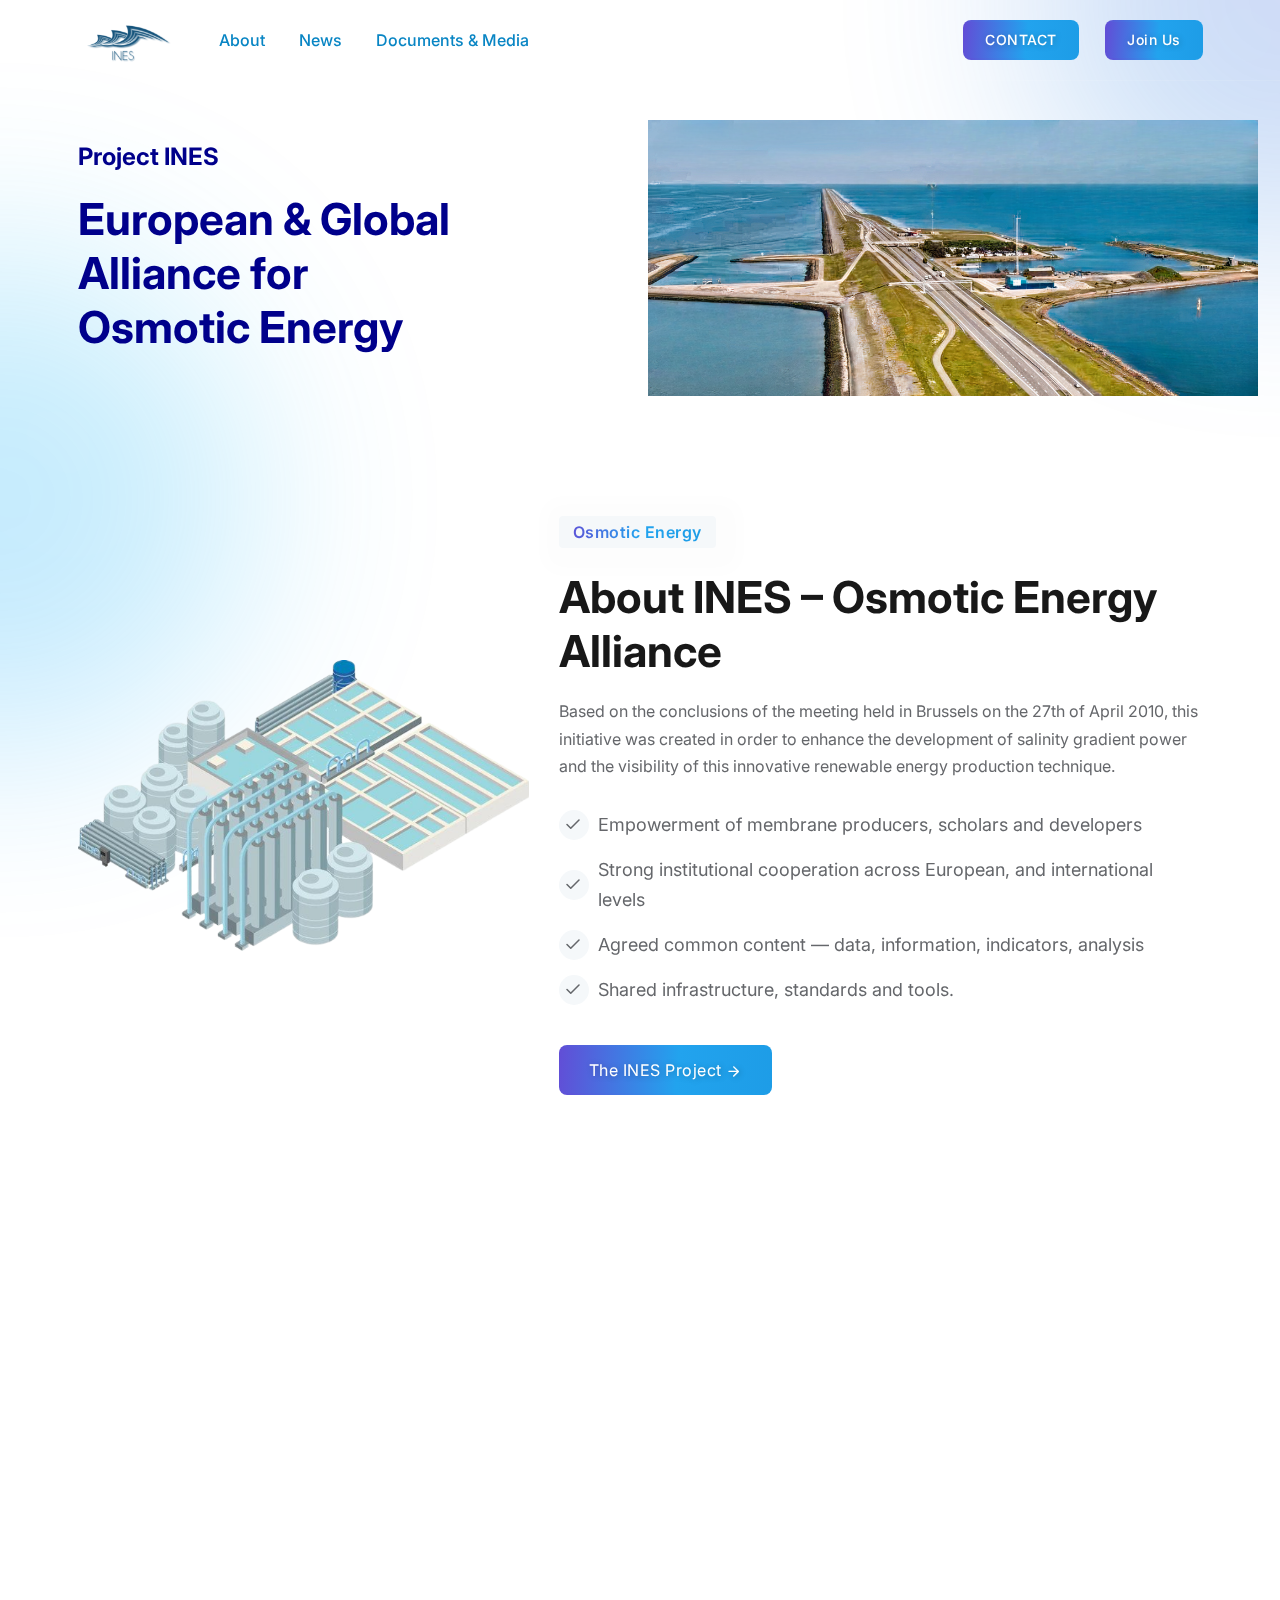
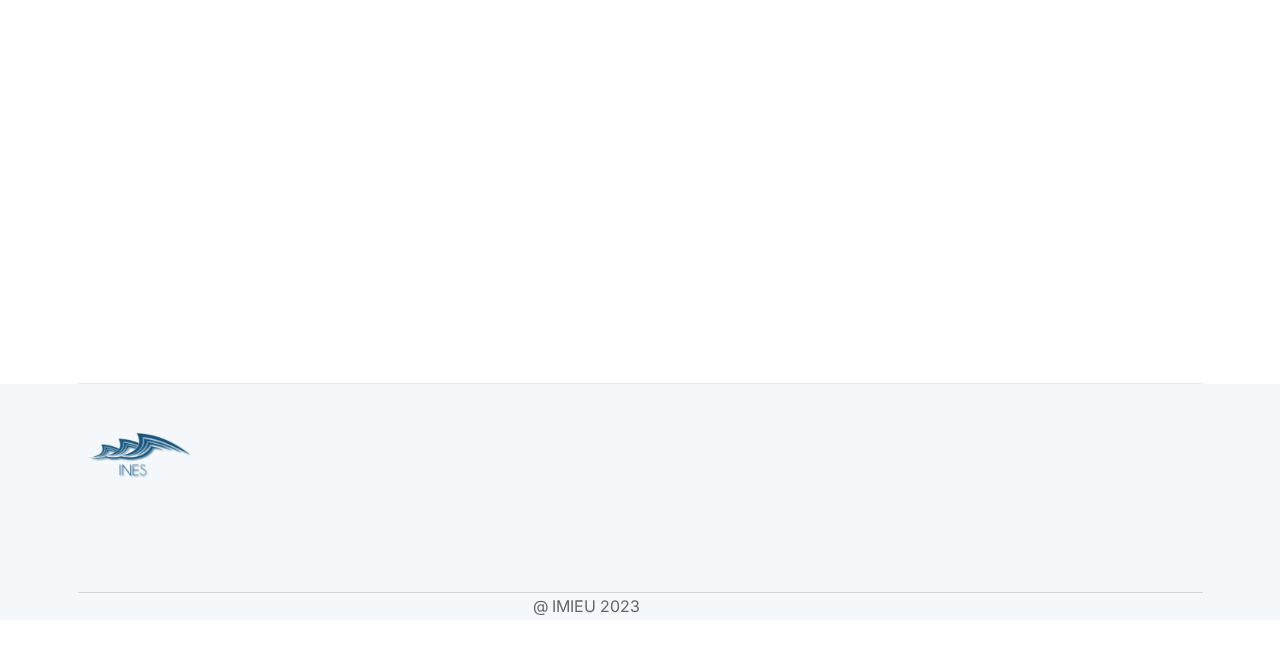
==== index.html @ bf25e798 "fix: Major updates" ====
<!DOCTYPE html>
<html lang="en">

<head>
    <meta charset="UTF-8">
    <meta name="viewport" content="width=device-width, initial-scale=1.0">
    <meta name="theme-style-mode" content="0"> <!-- 0 == light, 1 == dark -->

    <title>INES - European Alliance for Osmotic Energy</title>
    <!-- Favicon -->
    <link rel="shortcut icon" type="image/x-icon" href="assets/images/favicon.png">
    <!-- CSS ============================================ -->
    <link rel="stylesheet" href="assets/css/vendor/bootstrap.min.css">
    <link rel="stylesheet" href="assets/css/plugins/animation.css">
    <link rel="stylesheet" href="assets/css/plugins/feature.css">
    <link rel="stylesheet" href="assets/css/plugins/magnify.min.css">
    <link rel="stylesheet" href="assets/css/plugins/slick.css">
    <link rel="stylesheet" href="assets/css/plugins/slick-theme.css">
    <link rel="stylesheet" href="assets/css/plugins/lightbox.css">
    <link rel="stylesheet" href="assets/css/style.css">
</head>

<body>
    <main class="page-wrapper">
        <!-- Start Header Top Area  -->
        <header class="rainbow-header header-default header-left-align header-transparent header-sticky">
            <div class="container position-relative">
                <div class="row align-items-center">
                    <div class="col-lg-9 col-md-6 col-4 position-static">
                        <div class="header-left d-flex">
                            <div class="logo">
                                <a href="index.html">
                                    <img class="logo-light" style="height:150%;" src="assets/images/logo/logo.png" alt="Corporate Logo">
                                    <img class="logo-dark" style="height:150%" src="assets/images/logo/logo-dark.png" alt="Corporate Logo">
                                </a>
                            </div>
                            <nav class="mainmenu-nav d-none d-lg-block">
                                <ul class="mainmenu">
                                    <li><a href="about.html">About</a></li>
                                    <li><a href="news.html">News</a></li>
                                    <li><a href="results.html">Documents & Media</a></li>
                                </ul>
                            </nav>
                        </div>
                    </div>
                    <div class="col-lg-3 col-md-6 col-8">
                        <div class="header-right">
                            <div class="header-btn">
                                <a class="btn-default btn-small" href="contact.html">CONTACT</a>
                            </div>
                            <div class="header-btn">
                                <a class="btn-default btn-small" style="margin-left: 0.03cm;" href="contact.html">Join Us</a>
                            </div>

                            <!-- Start Mobile-Menu-Bar -->
                            <div class="mobile-menu-bar ml--5 d-block d-lg-none">
                                <div class="hamberger">
                                    <button class="hamberger-button">
                                        <i class="feather-menu"></i>
                                    </button>
                                </div>
                            </div>
                            <!-- Start Mobile-Menu-Bar -->

                        </div>
                    </div>
                </div>
            </div>
        </header>
        <div class="popup-mobile-menu">
            <div class="inner">
                <div class="header-top">
                    <div class="logo">
                        <a href="index.html">
                            <img class="logo-light" src="assets/images/logo/logo.png" alt="Corporate Logo">
                            <img class="logo-dark" src="assets/images/logo/logo-dark.png" alt="Corporate Logo">
                        </a>
                    </div>
                    <div class="close-menu">
                        <button class="close-button">
                            <i class="feather-x"></i>
                        </button>
                    </div>
                </div>
                <ul class="mainmenu">
                    <li><a href="about.html">About</a></li>
                    <li><a href="about.html">About</a></li>
                    <li><a href="about.html">About</a></li>
                    <li><a href="about.html">About</a></li>
                </ul>
            </div>
        </div>


        <!-- Start Theme Style  -->
        <div>
            <div class="rainbow-gradient-circle"></div>
            <div class="rainbow-gradient-circle theme-pink"></div>
        </div>
        <!-- End Theme Style  -->


        <!-- Start Slider Area  -->
        <div class="slider-area rainbow-section-gap slider-style-5">
            <div class="container">
                <div class="row align-items-center">
                    <div class="col-lg-6 col-md-6 col-sm-6 col-sm-12 order-2 order-lg-1">
                        <div class="inner text-start">
                            <h4 style="color:darkblue">Project INES</h4>
                            <h2 style="color:darkblue">European & Global<br/> Alliance for<br/> Osmotic Energy</h2>
                        </div>
                    </div>
                    <div class="col-lg-6 col-md-6 col-sm-12 order-1 order-lg-2">
                        <div class="thumbnail" style="padding-right:10%; width:120%; height: 110%;"><img src="assets\images\bg\bg-image-13.png"></div>
                    </div>
                </div>
            </div>
        </div>
        <!-- End Slider Area  -->

                <!-- Start About Area  -->
            <div class="container">
                <div class="row row--30 align-items-center">
                    <div class="col-lg-5">
                        <div class="thumbnail" data-sal="slide-right" data-sal-duration="700">
                            <img class="w-100" src="assets/images/about/about-1.png" alt="About Images">
                        </div>
                    </div>
                    <div class="col-lg-7 mt_md--40 mt_sm--40">
                        <div class="content" data-sal="slide-left" data-sal-duration="700">
                            <div class="section-title">
                                <h4 class="subtitle"><span class="theme-gradient">osmotic energy</span></h4>
                                <h2 class="title mt--10">About INES – Osmotic Energy Alliance</h2>

                                <p>Based on the conclusions of the meeting held in Brussels on the 27th of April 2010, this initiative was created in order to 
                                    enhance the development of salinity gradient power and the visibility of this innovative renewable energy production technique.
                                </p>

                                <ul class="list-icon">
                                    <li><span class="icon"><i class="feather-check"></i></span>Empowerment of membrane producers, scholars and developers</li>
                                    <li><span class="icon">
                                            <i class="feather-check"></i>
                                        </span> Strong institutional cooperation across European, and international levels </li>
                                    <li><span class="icon">
                                            <i class="feather-check"></i>
                                        </span>Agreed common content — data, information, indicators, analysis</li>
                                    <li><span class="icon">
                                            <i class="feather-check"></i>
                                        </span>Shared infrastructure, standards and tools.</li>
                                </ul>

                                <div class="read-more-btn mt--40">
                                    <a class="btn-default btn-icon" target="_blank" href="about.html">The INES Project<i
                                            class="icon feather-arrow-right"></i></a>
                                </div>
                            </div>
                        </div>
                    </div>
                </div>
            </div>



                            <!-- Start Testimonial Style Two  -->
                            <div class="rainbow-testimonial-area rainbow-section-gap">
                                <div class="container">
                                    <div class="row">
                                        <div class="col-lg-12">
                                            <div class="section-title text-center mb--10" data-sal="slide-up" data-sal-duration="700" data-sal-delay="100">
                                                <h4 class="subtitle "><span class="theme-gradient">Network Coverage</span></h4>
                                                <h2 class="title w-600">Projects & Partners</h2>
                                            </div>
                                        </div>
                                    </div>
                                    <div class="row row--15 mt_dec--30">
                                        <div class="col-lg-4 col-md-6 col-12 mt--30" data-sal="slide-up" data-sal-duration="700" data-sal-delay="200">
                                            <div class="card-style-default testimonial-style-one style-two border-gradient">
                                                <div class="inner"><a href="news.html#IMIEU">
                                                    <img src="assets/images/testimonial/testimonial-01.jpg" alt="IMI EU"></a>
                                                    <div class="content"><a href="news.html#IMIEU">
                                                        <p class="description">IMI-EU is 'The European Institute for Infrastructure, Environment, and Innovation'
                                                            and is the parent company of INES Project</p>
                                                        <h2 class="title"><a href="news.html#IMIEU">IMI EU</a></h2>
                                                    </div></a>
                                                </div>
                                            </div>
                                        </div>
                                        <div class="col-lg-4 col-md-6 col-12 mt--30" data-sal="slide-up" data-sal-duration="700" data-sal-delay="300">
                                            <div class="card-style-default testimonial-style-one style-two border-gradient">
                                                <div class="inner"><a href="news.html#EP">
                                                    <img src="assets/images/testimonial/testimonial-02.jpg" alt="Corporate React Template">
                                                    <div class="content"><a href="news.html#EP">
                                                        <p class="description">Intergroup discussion on Biodiversity, Climate Change and Sustainable Development,
                                                            titled “The potential of Osmotic Energy for clean electricity &amp; hydrogen"
                                                        </p></a>
                                                        <h2 class="title"><a href="news.html#EP">European Parliament in Strasbourg</a></h2>
                                                    </div></a>
                                                </div>
                                            </div>
                                        </div>
                                        <div class="col-lg-4 col-md-6 col-12 mt--30" data-sal="slide-up" data-sal-duration="700" data-sal-delay="400">
                                            <div class="box-card card-style-default testimonial-style-one style-two border-gradient">
                                                <div class="inner"><a href="news.html#week">
                                                    <img src="assets/images/testimonial/testimonial-03.jpg" alt="Corporate React Template">
                                                    <div class="content"></a><a href="news.html#week">
                                                        <p class="description">Informative webinar hosted by IMIEU on the topic of Salinity Gradient Power (SGP).
                                                           Power is generated through mixing fresh and saline water.
                                                        </p>
                                                        <h2 class="title"><a href="news.html#week">European Green Week</h2></a>
                                                    </div></a>
                                                </div>
                                            </div>
                                        </div>
                                    </div>
                                </div>
                            </div>
                            <!-- End Testimonial Style Two  -->
        <!-- End Testimonial Style Two  -->

        <!-- Start Seperator Area  -->
        <div class="rbt-separator-mid">
            <div class="container">
                <hr class="rbt-separator m-0">
            </div>
        </div>
        <!-- End Seperator Area  -->



        <!-- Start Footer Area  -->
        <footer class="rainbow-footer footer-style-default variation-two">
            <div class="rainbow-callto-action clltoaction-style-default style-7">
                <div class="container">
                    <div class="row row--0 align-items-center content-wrapper">
                        <div class="col-lg-8 col-md-8">
                            <div class="inner">
                                <div class="content text-left">
                                    <div class="logo">
                                        <a href="index.html">
                                            <img class="logo-light" src="assets/images/logo/logo.png" alt="Corporate Logo">
                                            <img class="logo-dark" src="assets/images/logo/logo-dark.png" alt="Corporate Logo">
                                        </a>
                                    </div>
                                    <p class="subtitle" data-sal="slide-up" data-sal-duration="400" data-sal-delay="150">Questions about INES Project?
                                        <br>Please don't hesitate to contact us!</p>
                                </div>
                            </div>
                        </div>
                        <div class="col-lg-4 col-md-4" data-sal="slide-up" data-sal-duration="400" data-sal-delay="150">
                            <div class="call-to-btn text-left mt_sm--20 text-lg-right">
                                <a class="btn-default" href="mailto:info@imieu.eu  ">Email Now
                                    <i class="feather-arrow-right"></i>
                                </a>
                            </div>
                        </div>
                    </div>
                    <div class="col-lg-6 col-md-4 col-sm-12 col-12">
                        <div class="copyright-right text-center text-lg-end">
                            <p class="copyright-text">
                                @ IMIEU 2023
                            </p>
                        </div>
                    </div>
                </div>
            </div>
        </footer>
    
      
    </main>

    <!-- All Scripts  -->
    <!-- Start Top To Bottom Area  -->
    <div class="rainbow-back-top">
        <i class="feather-arrow-up"></i>
    </div>
    <!-- End Top To Bottom Area  -->
    <!-- JS
============================================ -->
    <script src="assets/js/vendor/modernizr.min.js"></script>
    <script src="assets/js/vendor/jquery.min.js"></script>
    <script src="assets/js/vendor/bootstrap.min.js"></script>
    <script src="assets/js/vendor/popper.min.js"></script>
    <script src="assets/js/vendor/waypoint.min.js"></script>
    <script src="assets/js/vendor/wow.min.js"></script>
    <script src="assets/js/vendor/counterup.min.js"></script>
    <script src="assets/js/vendor/feather.min.js"></script>
    <script src="assets/js/vendor/sal.min.js"></script>
    <script src="assets/js/vendor/masonry.js"></script>
    <script src="assets/js/vendor/imageloaded.js"></script>
    <script src="assets/js/vendor/magnify.min.js"></script>
    <script src="assets/js/vendor/lightbox.js"></script>
    <script src="assets/js/vendor/slick.min.js"></script>
    <script src="assets/js/vendor/easypie.js"></script>
    <script src="assets/js/vendor/text-type.js"></script>
    <script src="assets/js/vendor/jquery.style.swicher.js"></script>
    <script src="assets/js/vendor/js.cookie.js"></script>
    <script src="assets/js/vendor/jquery-one-page-nav.js"></script>
    <!-- Main JS -->
    <script src="assets/js/main.js"></script>
</body>

</html>
---- assets/css/plugins/feature.css ----
@font-face {
	font-family: 'Feather';
	src:
	url('../../fonts/Feather.ttf?sdxovp') format('truetype'),
	url('../../fonts/Feather.woff?sdxovp') format('woff'),
	url('../../fonts/Feather.svg?sdxovp#Feather') format('svg');
	font-weight: normal;
	font-style: normal;
}
[class^="feather-"], [class*=" feather-"] {
	font-family: 'feather' !important;
	speak: none;
	font-style: normal;
	font-weight: normal;
	font-variant: normal;
	text-transform: none;
	line-height: 1;
	-webkit-font-smoothing: antialiased;
	-moz-osx-font-smoothing: grayscale;
}

.feather-activity:before {
	content: "\e900";
}
.feather-airplay:before {
	content: "\e901";
}
.feather-alecirclert-:before {
	content: "\e902";
}
.feather-alert-octagon:before {
	content: "\e903";
}
.feather-alert-triangle:before {
	content: "\e904";
}
.feather-align-center:before {
	content: "\e905";
}
.feather-align-justify:before {
	content: "\e906";
}
.feather-align-left:before {
	content: "\e907";
}
.feather-align-right:before {
	content: "\e908";
}
.feather-anchor:before {
	content: "\e909";
}
.feather-aperture:before {
	content: "\e90a";
}
.feather-archive:before {
	content: "\e90b";
}
.feather-arrow-down:before {
	content: "\e90c";
}
.feather-arrow-down-circle:before {
	content: "\e90d";
}
.feather-arrow-down-left:before {
	content: "\e90e";
}
.feather-arrow-down-right:before {
	content: "\e90f";
}
.feather-arrow-left:before {
	content: "\e910";
}
.feather-arrow-left-circle:before {
	content: "\e911";
}
.feather-arrow-right:before {
	content: "\e912";
}
.feather-arrow-right-circle:before {
	content: "\e913";
}
.feather-arrow-up:before {
	content: "\e914";
}
.feather-arrow-up-circle:before {
	content: "\e915";
}
.feather-arrow-up-left:before {
	content: "\e916";
}
.feather-arrow-up-right:before {
	content: "\e917";
}
.feather-at-sign:before {
	content: "\e918";
}
.feather-award:before {
	content: "\e919";
}
.feather-bar-chart:before {
	content: "\e91a";
}
.feather-bar-chart-2:before {
	content: "\e91b";
}
.feather-battery:before {
	content: "\e91c";
}
.feather-battery-charging:before {
	content: "\e91d";
}
.feather-bell:before {
	content: "\e91e";
}
.feather-bell-off:before {
	content: "\e91f";
}
.feather-bluetooth:before {
	content: "\e920";
}
.feather-bold:before {
	content: "\e921";
}
.feather-book:before {
	content: "\e922";
}
.feather-book-open:before {
	content: "\e923";
}
.feather-bookmark:before {
	content: "\e924";
}
.feather-box:before {
	content: "\e925";
}
.feather-briefcase:before {
	content: "\e926";
}
.feather-calendar:before {
	content: "\e927";
}
.feather-camera:before {
	content: "\e928";
}
.feather-camera-off:before {
	content: "\e929";
}
.feather-cast:before {
	content: "\e92a";
}
.feather-check:before {
	content: "\e92b";
}
.feather-check-circle:before {
	content: "\e92c";
}
.feather-check-square:before {
	content: "\e92d";
}
.feather-chevron-down:before {
	content: "\e92e";
}
.feather-chevron-left:before {
	content: "\e92f";
}
.feather-chevron-right:before {
	content: "\e930";
}
.feather-chevron-up:before {
	content: "\e931";
}
.feather-chevrons-down:before {
	content: "\e932";
}
.feather-chevrons-left:before {
	content: "\e933";
}
.feather-chevrons-right:before {
	content: "\e934";
}
.feather-chevrons-up:before {
	content: "\e935";
}
.feather-chrome:before {
	content: "\e936";
}
.feather-circle:before {
	content: "\e937";
}
.feather-clipboard:before {
	content: "\e938";
}
.feather-clock:before {
	content: "\e939";
}
.feather-cloud:before {
	content: "\e93a";
}
.feather-cloud-drizzle:before {
	content: "\e93b";
}
.feather-cloud-lightning:before {
	content: "\e93c";
}
.feather-cloud-off:before {
	content: "\e93d";
}
.feather-cloud-rain:before {
	content: "\e93e";
}
.feather-cloud-snow:before {
	content: "\e93f";
}
.feather-code:before {
	content: "\e940";
}
.feather-codepen:before {
	content: "\e941";
}
.feather-command:before {
	content: "\e942";
}
.feather-compass:before {
	content: "\e943";
}
.feather-copy:before {
	content: "\e944";
}
.feather-corner-down-left:before {
	content: "\e945";
}
.feather-corner-down-right:before {
	content: "\e946";
}
.feather-corner-left-down:before {
	content: "\e947";
}
.feather-corner-left-up:before {
	content: "\e948";
}
.feather-corner-right-down:before {
	content: "\e949";
}
.feather-corner-right-up:before {
	content: "\e94a";
}
.feather-corner-up-left:before {
	content: "\e94b";
}
.feather-corner-up-right:before {
	content: "\e94c";
}
.feather-cpu:before {
	content: "\e94d";
}
.feather-credit-card:before {
	content: "\e94e";
}
.feather-crop:before {
	content: "\e94f";
}
.feather-crosshair:before {
	content: "\e950";
}
.feather-database:before {
	content: "\e951";
}
.feather-delete:before {
	content: "\e952";
}
.feather-disc:before {
	content: "\e953";
}
.feather-dollar-sign:before {
	content: "\e954";
}
.feather-download:before {
	content: "\e955";
}
.feather-download-cloud:before {
	content: "\e956";
}
.feather-droplet:before {
	content: "\e957";
}
.feather-edit:before {
	content: "\e958";
}
.feather-edit-2:before {
	content: "\e959";
}
.feather-edit-3:before {
	content: "\e95a";
}
.feather-external-link:before {
	content: "\e95b";
}
.feather-eye:before {
	content: "\e95c";
}
.feather-eye-off:before {
	content: "\e95d";
}
.feather-facebook:before {
	content: "\e95e";
}
.feather-fast-forward:before {
	content: "\e95f";
}
.feather-feather:before {
	content: "\e960";
}
.feather-file:before {
	content: "\e961";
}
.feather-file-minus:before {
	content: "\e962";
}
.feather-file-plus:before {
	content: "\e963";
}
.feather-file-text:before {
	content: "\e964";
}
.feather-film:before {
	content: "\e965";
}
.feather-filter:before {
	content: "\e966";
}
.feather-flag:before {
	content: "\e967";
}
.feather-folder:before {
	content: "\e968";
}
.feather-folder-minus:before {
	content: "\e969";
}
.feather-folder-plus:before {
	content: "\e96a";
}
.feather-gift:before {
	content: "\e96b";
}
.feather-git-branch:before {
	content: "\e96c";
}
.feather-git-commit:before {
	content: "\e96d";
}
.feather-git-merge:before {
	content: "\e96e";
}
.feather-git-pull-request:before {
	content: "\e96f";
}
.feather-github:before {
	content: "\e970";
}
.feather-gitlab:before {
	content: "\e971";
}
.feather-globe:before {
	content: "\e972";
}
.feather-grid:before {
	content: "\e973";
}
.feather-hard-drive:before {
	content: "\e974";
}
.feather-hash:before {
	content: "\e975";
}
.feather-headphones:before {
	content: "\e976";
}
.feather-heart:before {
	content: "\e977";
}
.feather-help-circle:before {
	content: "\e978";
}
.feather-home:before {
	content: "\e979";
}
.feather-image:before {
	content: "\e97a";
}
.feather-inbox:before {
	content: "\e97b";
}
.feather-info:before {
	content: "\e97c";
}
.feather-instagram:before {
	content: "\e97d";
}
.feather-italic:before {
	content: "\e97e";
}
.feather-layers:before {
	content: "\e97f";
}
.feather-layout:before {
	content: "\e980";
}
.feather-life-buoy:before {
	content: "\e981";
}
.feather-link:before {
	content: "\e982";
}
.feather-link-2:before {
	content: "\e983";
}
.feather-linkedin:before {
	content: "\e984";
}
.feather-list:before {
	content: "\e985";
}
.feather-loader:before {
	content: "\e986";
}
.feather-lock:before {
	content: "\e987";
}
.feather-log-in:before {
	content: "\e988";
}
.feather-log-out:before {
	content: "\e989";
}
.feather-mail:before {
	content: "\e98a";
}
.feather-map:before {
	content: "\e98b";
}
.feather-map-pin:before {
	content: "\e98c";
}
.feather-maximize:before {
	content: "\e98d";
}
.feather-maximize-2:before {
	content: "\e98e";
}
.feather-menu:before {
	content: "\e98f";
}
.feather-message-circle:before {
	content: "\e990";
}
.feather-message-square:before {
	content: "\e991";
}
.feather-mic:before {
	content: "\e992";
}
.feather-mic-off:before {
	content: "\e993";
}
.feather-minimize:before {
	content: "\e994";
}
.feather-minimize-2:before {
	content: "\e995";
}
.feather-minus:before {
	content: "\e996";
}
.feather-minus-circle:before {
	content: "\e997";
}
.feather-minus-square:before {
	content: "\e998";
}
.feather-monitor:before {
	content: "\e999";
}
.feather-moon:before {
	content: "\e99a";
}
.feather-more-horizontal:before {
	content: "\e99b";
}
.feather-more-vertical:before {
	content: "\e99c";
}
.feather-move:before {
	content: "\e99d";
}
.feather-music:before {
	content: "\e99e";
}
.feather-navigation:before {
	content: "\e99f";
}
.feather-navigation-2:before {
	content: "\e9a0";
}
.feather-octagon:before {
	content: "\e9a1";
}
.feather-package:before {
	content: "\e9a2";
}
.feather-paperclip:before {
	content: "\e9a3";
}
.feather-pause:before {
	content: "\e9a4";
}
.feather-pause-circle:before {
	content: "\e9a5";
}
.feather-percent:before {
	content: "\e9a6";
}
.feather-phone:before {
	content: "\e9a7";
}
.feather-phone-call:before {
	content: "\e9a8";
}
.feather-phone-forwarded:before {
	content: "\e9a9";
}
.feather-phone-incoming:before {
	content: "\e9aa";
}
.feather-phone-missed:before {
	content: "\e9ab";
}
.feather-phone-off:before {
	content: "\e9ac";
}
.feather-phone-outgoing:before {
	content: "\e9ad";
}
.feather-pie-chart:before {
	content: "\e9ae";
}
.feather-play:before {
	content: "\e9af";
}
.feather-play-circle:before {
	content: "\e9b0";
}
.feather-plus:before {
	content: "\e9b1";
}
.feather-plus-circle:before {
	content: "\e9b2";
}
.feather-plus-square:before {
	content: "\e9b3";
}
.feather-pocket:before {
	content: "\e9b4";
}
.feather-power:before {
	content: "\e9b5";
}
.feather-printer:before {
	content: "\e9b6";
}
.feather-radio:before {
	content: "\e9b7";
}
.feather-refresh-ccw:before {
	content: "\e9b8";
}
.feather-refresh-cw:before {
	content: "\e9b9";
}
.feather-repeat:before {
	content: "\e9ba";
}
.feather-rewind:before {
	content: "\e9bb";
}
.feather-rotate-ccw:before {
	content: "\e9bc";
}
.feather-rotate-cw:before {
	content: "\e9bd";
}
.feather-rss:before {
	content: "\e9be";
}
.feather-save:before {
	content: "\e9bf";
}
.feather-scissors:before {
	content: "\e9c0";
}
.feather-search:before {
	content: "\e9c1";
}
.feather-send:before {
	content: "\e9c2";
}
.feather-server:before {
	content: "\e9c3";
}
.feather-settings:before {
	content: "\e9c4";
}
.feather-share:before {
	content: "\e9c5";
}
.feather-share-2:before {
	content: "\e9c6";
}
.feather-shield:before {
	content: "\e9c7";
}
.feather-shield-off:before {
	content: "\e9c8";
}
.feather-shopping-bag:before {
	content: "\e9c9";
}
.feather-shopping-cart:before {
	content: "\e9ca";
}
.feather-shuffle:before {
	content: "\e9cb";
}
.feather-sidebar:before {
	content: "\e9cc";
}
.feather-skip-back:before {
	content: "\e9cd";
}
.feather-skip-forward:before {
	content: "\e9ce";
}
.feather-slack:before {
	content: "\e9cf";
}
.feather-slash:before {
	content: "\e9d0";
}
.feather-sliders:before {
	content: "\e9d1";
}
.feather-smartphone:before {
	content: "\e9d2";
}
.feather-speaker:before {
	content: "\e9d3";
}
.feather-square:before {
	content: "\e9d4";
}
.feather-star:before {
	content: "\e9d5";
}
.feather-stop-circle:before {
	content: "\e9d6";
}
.feather-sun:before {
	content: "\e9d7";
}
.feather-sunrise:before {
	content: "\e9d8";
}
.feather-sunset:before {
	content: "\e9d9";
}
.feather-tablet:before {
	content: "\e9da";
}
.feather-tag:before {
	content: "\e9db";
}
.feather-target:before {
	content: "\e9dc";
}
.feather-terminal:before {
	content: "\e9dd";
}
.feather-thermometer:before {
	content: "\e9de";
}
.feather-thumbs-down:before {
	content: "\e9df";
}
.feather-thumbs-up:before {
	content: "\e9e0";
}
.feather-toggle-left:before {
	content: "\e9e1";
}
.feather-toggle-right:before {
	content: "\e9e2";
}
.feather-trash:before {
	content: "\e9e3";
}
.feather-trash-2:before {
	content: "\e9e4";
}
.feather-trending-down:before {
	content: "\e9e5";
}
.feather-trending-up:before {
	content: "\e9e6";
}
.feather-triangle:before {
	content: "\e9e7";
}
.feather-truck:before {
	content: "\e9e8";
}
.feather-tv:before {
	content: "\e9e9";
}
.feather-twitter:before {
	content: "\e9ea";
}
.feather-type:before {
	content: "\e9eb";
}
.feather-umbrella:before {
	content: "\e9ec";
}
.feather-underline:before {
	content: "\e9ed";
}
.feather-unlock:before {
	content: "\e9ee";
}
.feather-upload:before {
	content: "\e9ef";
}
.feather-upload-cloud:before {
	content: "\e9f0";
}
.feather-user:before {
	content: "\e9f1";
}
.feather-user-check:before {
	content: "\e9f2";
}
.feather-user-minus:before {
	content: "\e9f3";
}
.feather-user-plus:before {
	content: "\e9f4";
}
.feather-user-x:before {
	content: "\e9f5";
}
.feather-users:before {
	content: "\e9f6";
}
.feather-video:before {
	content: "\e9f7";
}
.feather-video-off:before {
	content: "\e9f8";
}
.feather-voicemail:before {
	content: "\e9f9";
}
.feather-volume:before {
	content: "\e9fa";
}
.feather-volume-1:before {
	content: "\e9fb";
}
.feather-volume-2:before {
	content: "\e9fc";
}
.feather-volume-x:before {
	content: "\e9fd";
}
.feather-watch:before {
	content: "\e9fe";
}
.feather-wifi:before {
	content: "\e9ff";
}
.feather-wifi-off:before {
	content: "\ea00";
}
.feather-wind:before {
	content: "\ea01";
}
.feather-x:before {
	content: "\ea02";
}
.feather-x-circle:before {
	content: "\ea03";
}
.feather-x-square:before {
	content: "\ea04";
}
.feather-youtube:before {
	content: "\ea05";
}
.feather-zap:before {
	content: "\ea06";
}
.feather-zap-off:before {
	content: "\ea07";
}
.feather-zoom-in:before {
	content: "\ea08";
}
.feather-zoom-out:before {
	content: "\ea09";
}
---- assets/css/plugins/magnify.min.css ----
.mfp-bg{top:0;left:0;width:100%;height:100%;z-index:502;overflow:hidden;position:fixed;background:#0b0b0b;opacity:.8;filter:alpha(opacity=80)}.mfp-wrap{top:0;left:0;width:100%;height:100%;z-index:503;position:fixed;outline:none !important;-webkit-backface-visibility:hidden}.mfp-container{height:100%;text-align:center;position:absolute;width:100%;height:100%;left:0;top:0;padding:0 8px;-webkit-box-sizing:border-box;box-sizing:border-box}.mfp-container:before{content:'';display:inline-block;height:100%;vertical-align:middle}.mfp-align-top .mfp-container:before{display:none}.mfp-content{position:relative;display:inline-block;vertical-align:middle;margin:0 auto;text-align:left;z-index:505}.mfp-inline-holder .mfp-content,.mfp-ajax-holder .mfp-content{width:100%;cursor:auto}.mfp-ajax-cur{cursor:progress}.mfp-zoom-out-cur,.mfp-zoom-out-cur .mfp-image-holder .mfp-close{cursor:-webkit-zoom-out;cursor:zoom-out}.mfp-zoom{cursor:pointer;cursor:-webkit-zoom-in;cursor:zoom-in}.mfp-auto-cursor .mfp-content{cursor:auto}.mfp-close,.mfp-arrow,.mfp-preloader,.mfp-counter{-webkit-user-select:none;-moz-user-select:none;-ms-user-select:none;user-select:none}.mfp-loading.mfp-figure{display:none}.mfp-hide{display:none !important}.mfp-preloader{color:#ccc;position:absolute;top:50%;width:auto;text-align:center;margin-top:-0.8em;left:8px;right:8px;z-index:504}.mfp-preloader a{color:#ccc}.mfp-preloader a:hover{color:white}.mfp-s-ready .mfp-preloader{display:none}.mfp-s-error .mfp-content{display:none}button.mfp-close,button.mfp-arrow{overflow:visible;cursor:pointer;background:transparent;border:0;-webkit-appearance:none;display:block;padding:0;z-index:506}button::-moz-focus-inner{padding:0;border:0}.mfp-close{width:44px;height:44px;line-height:44px;position:absolute;right:0;top:0;text-decoration:none;text-align:center;opacity:.65;padding:0 0 18px 10px;color:white;font-style:normal;font-size:28px;font-family:Arial,Baskerville,monospace}.mfp-close:hover,.mfp-close:focus{opacity:1}.mfp-close:active{top:1px}.mfp-close-btn-in .mfp-close{color:#333}.mfp-image-holder .mfp-close,.mfp-iframe-holder .mfp-close{color:white;right:-6px;text-align:right;padding-right:6px;width:100%}.mfp-counter{position:absolute;top:0;right:0;color:#ccc;font-size:12px;line-height:18px}.mfp-arrow{position:absolute;top:0;opacity:.65;margin:0;top:50%;margin-top:-55px;padding:0;width:90px;height:110px;-webkit-tap-highlight-color:rgba(0,0,0,0)}.mfp-arrow:active{margin-top:-54px}.mfp-arrow:hover,.mfp-arrow:focus{opacity:1}.mfp-arrow:before,.mfp-arrow:after,.mfp-arrow .mfp-b,.mfp-arrow .mfp-a{content:'';display:block;width:0;height:0;position:absolute;left:0;top:0;margin-top:35px;margin-left:35px;border:solid transparent}.mfp-arrow:after,.mfp-arrow .mfp-a{opacity:.8;border-top-width:12px;border-bottom-width:12px;top:8px}.mfp-arrow:before,.mfp-arrow .mfp-b{border-top-width:20px;border-bottom-width:20px}.mfp-arrow-left{left:0}.mfp-arrow-left:after,.mfp-arrow-left .mfp-a{border-right:12px solid black;left:5px}.mfp-arrow-left:before,.mfp-arrow-left .mfp-b{border-right:20px solid white}.mfp-arrow-right{right:0}.mfp-arrow-right:after,.mfp-arrow-right .mfp-a{border-left:12px solid black;left:3px}.mfp-arrow-right:before,.mfp-arrow-right .mfp-b{border-left:20px solid white}.mfp-iframe-holder{padding-top:40px;padding-bottom:40px}.mfp-iframe-holder .mfp-content{line-height:0;width:100%;max-width:900px}.mfp-iframe-scaler{width:100%;height:0;overflow:hidden;padding-top:56.25%}.mfp-iframe-scaler iframe{position:absolute;top:-3px;left:0;width:100%;height:100%;-webkit-box-shadow:0 0 8px rgba(0,0,0,0.6);box-shadow:0 0 8px rgba(0,0,0,0.6);background:black}.mfp-iframe-holder .mfp-close{top:-43px}img.mfp-img{width:auto;max-width:100%;height:auto;display:block;line-height:0;-webkit-box-sizing:border-box;box-sizing:border-box;padding:40px 0 40px;margin:0 auto}.mfp-figure:after{content:'';position:absolute;left:0;top:40px;bottom:40px;display:block;right:0;width:auto;height:auto;z-index:-1;-webkit-box-shadow:0 0 8px rgba(0,0,0,0.6);box-shadow:0 0 8px rgba(0,0,0,0.6)}.mfp-figure{line-height:0}.mfp-bottom-bar{margin-top:-36px;position:absolute;top:100%;left:0;width:100%;cursor:auto}.mfp-title{text-align:left;line-height:18px;color:#f3f3f3;word-break:break-word;padding-right:36px}.mfp-figure small{color:#bdbdbd;display:block;font-size:12px;line-height:14px}.mfp-image-holder .mfp-content{max-width:100%}.mfp-gallery .mfp-image-holder .mfp-figure{cursor:pointer}@media screen and (max-width:800px) and (orientation:landscape),screen and (max-height:300px){.mfp-img-mobile .mfp-image-holder{padding-left:0;padding-right:0}.mfp-img-mobile img.mfp-img{padding:0}.mfp-img-mobile .mfp-figure:after{top:0;bottom:0}.mfp-img-mobile .mfp-bottom-bar{background:rgba(0,0,0,0.6);bottom:0;margin:0;top:auto;padding:3px 5px;position:fixed;-webkit-box-sizing:border-box;box-sizing:border-box}.mfp-img-mobile .mfp-bottom-bar:empty{padding:0}.mfp-img-mobile .mfp-counter{right:5px;top:3px}.mfp-img-mobile .mfp-close{top:0;right:0;width:35px;height:35px;line-height:35px;background:rgba(0,0,0,0.6);position:fixed;text-align:center;padding:0}.mfp-img-mobile .mfp-figure small{display:inline;margin-left:5px}}@media all and (max-width:800px){.mfp-arrow{-webkit-transform:scale(0.75);-ms-transform:scale(0.75);transform:scale(0.75)}.mfp-arrow-left{-webkit-transform-origin:0 0;-ms-transform-origin:0 0;transform-origin:0 0}.mfp-arrow-right{-webkit-transform-origin:100%;-ms-transform-origin:100%;transform-origin:100%}.mfp-container{padding-left:6px;padding-right:6px}}.mfp-ie7 .mfp-img{padding:0}.mfp-ie7 .mfp-bottom-bar{width:600px;left:50%;margin-left:-300px;margin-top:5px;padding-bottom:5px}.mfp-ie7 .mfp-container{padding:0}.mfp-ie7 .mfp-content{padding-top:44px}.mfp-ie7 .mfp-close{top:0;right:0;padding-top:0}
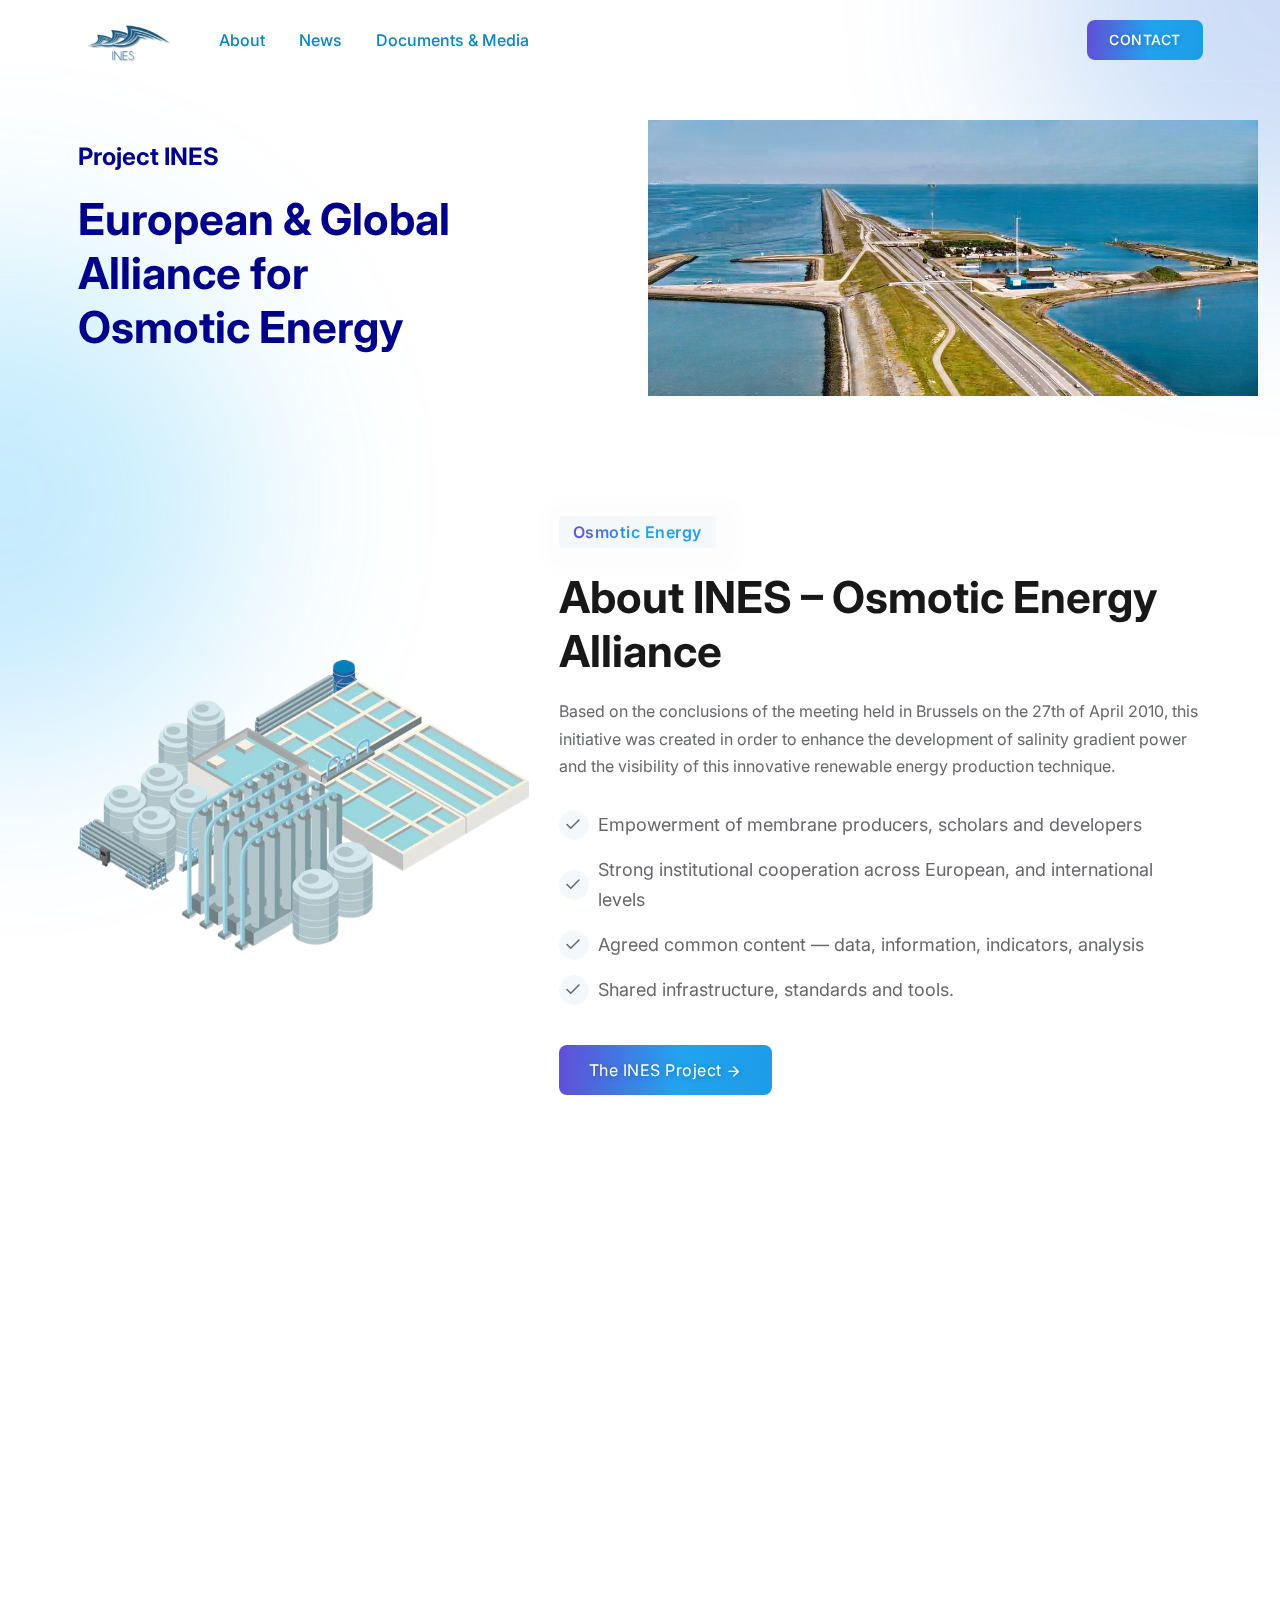
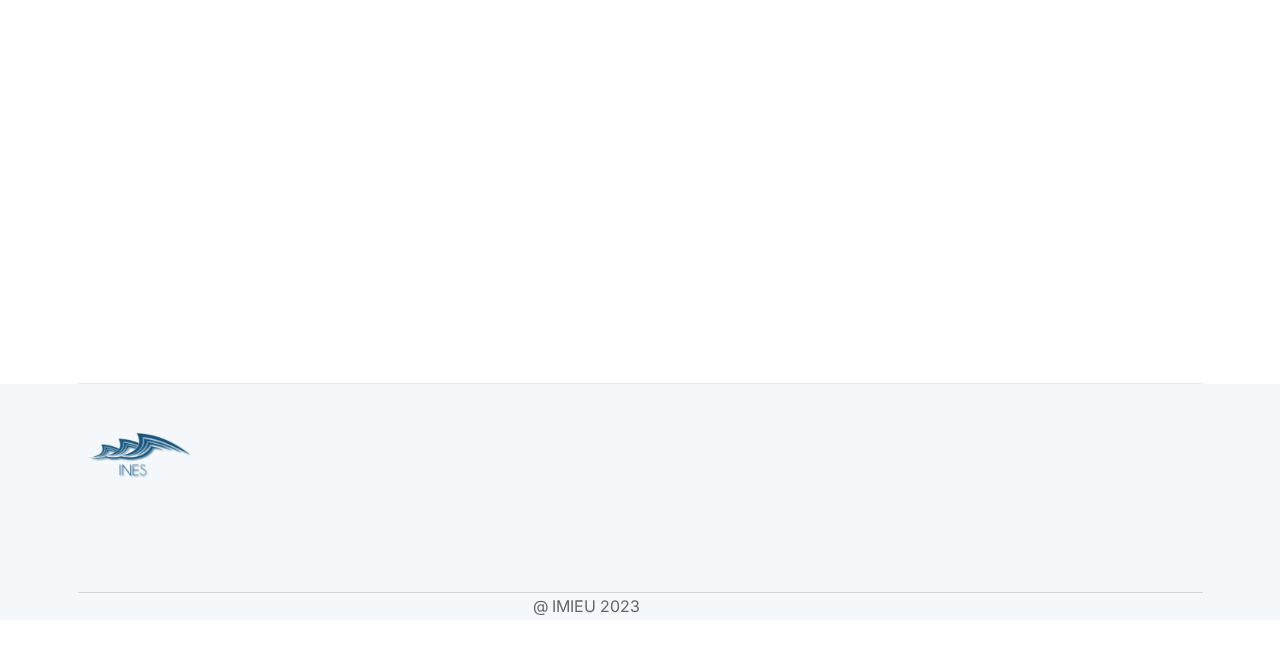
==== commit 62f70048: "fix: Form" ====
--- a/index.html
+++ b/index.html
@@ -48,9 +48,7 @@
                             <div class="header-btn">
                                 <a class="btn-default btn-small" href="contact.html">CONTACT</a>
                             </div>
-                            <div class="header-btn">
-                                <a class="btn-default btn-small" style="margin-left: 0.03cm;" href="contact.html">Join Us</a>
-                            </div>
+                           
 
                             <!-- Start Mobile-Menu-Bar -->
                             <div class="mobile-menu-bar ml--5 d-block d-lg-none">
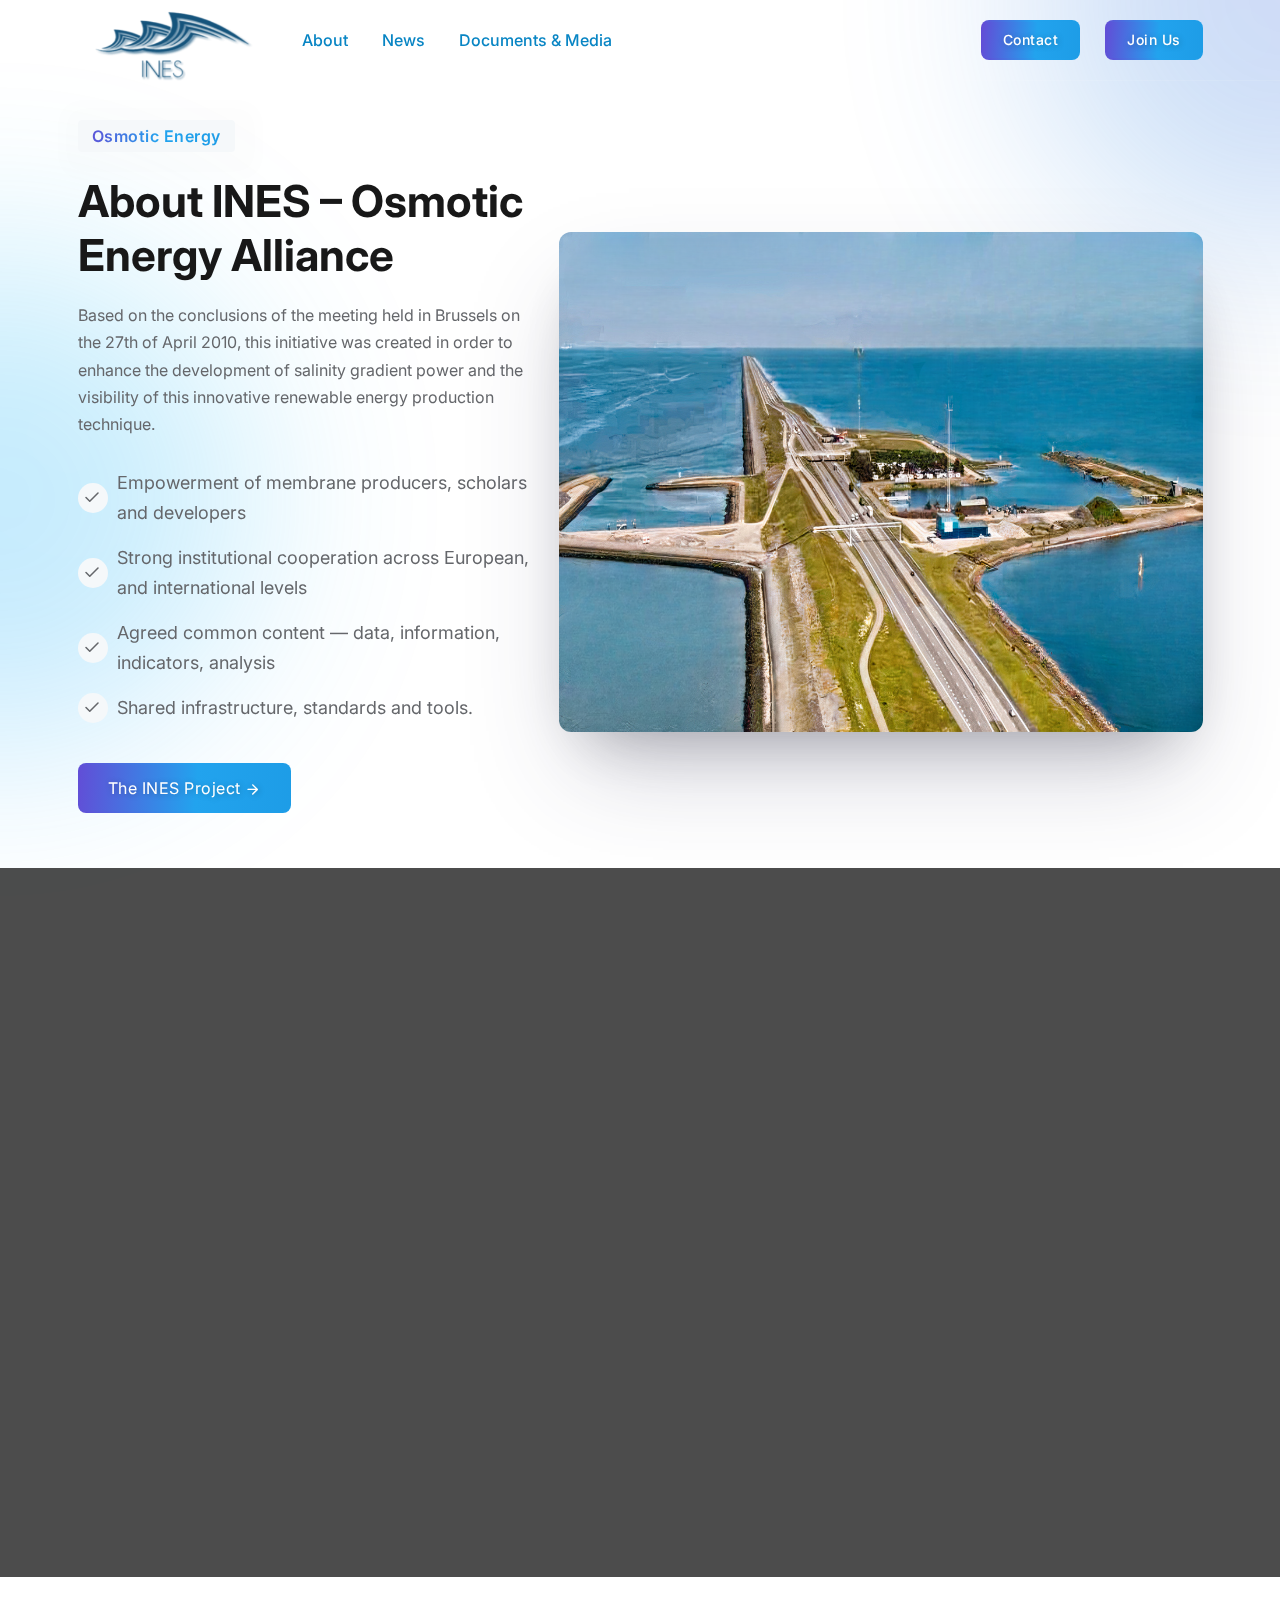
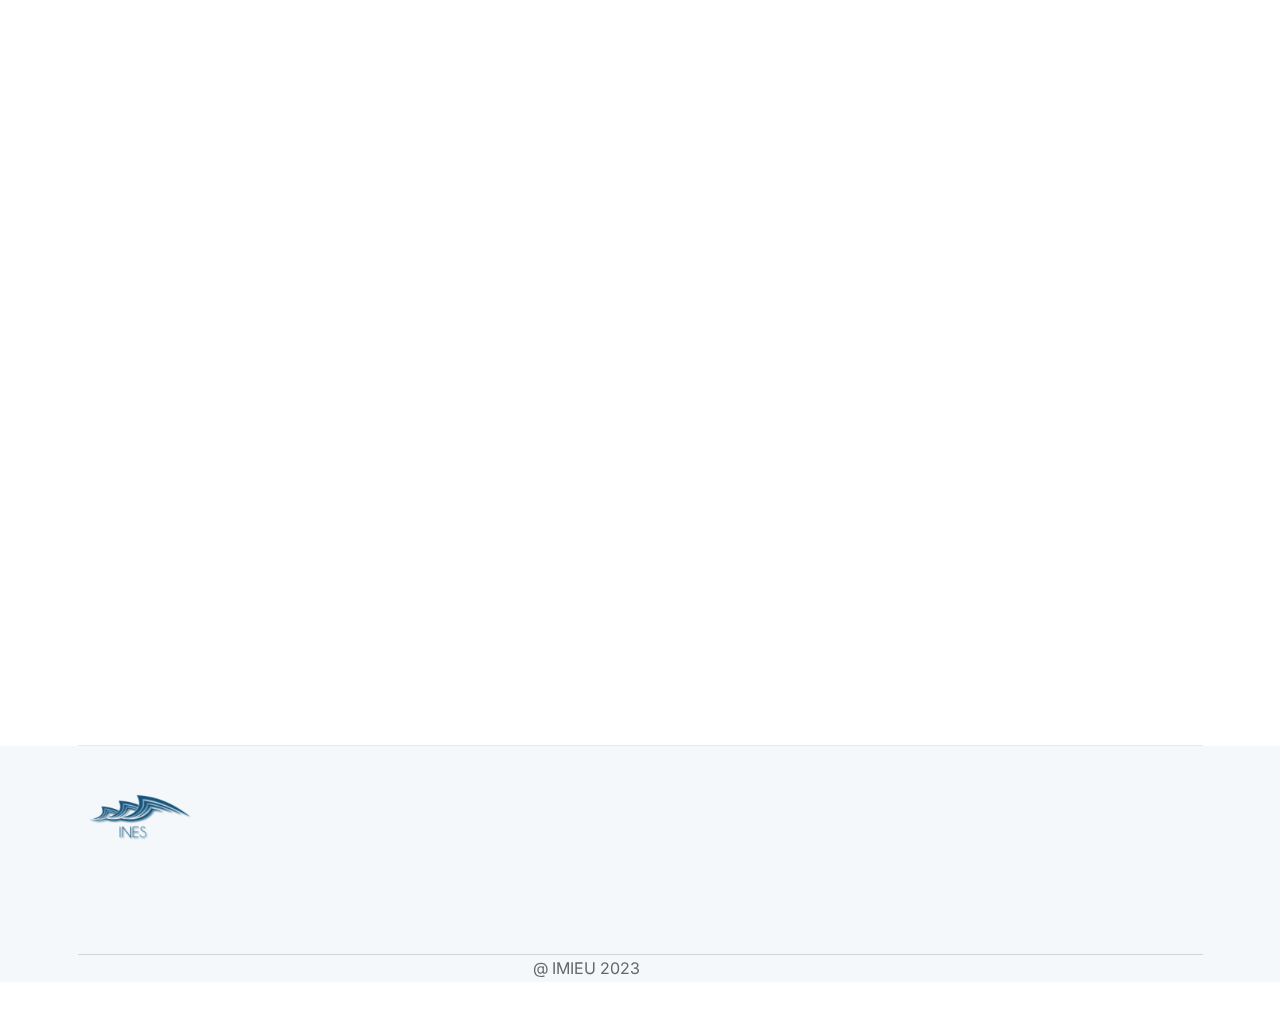
==== commit a451d205: "Wrap up" ====
--- a/index.html
+++ b/index.html
@@ -46,7 +46,10 @@
                     <div class="col-lg-3 col-md-6 col-8">
                         <div class="header-right">
                             <div class="header-btn">
-                                <a class="btn-default btn-small" href="contact.html">CONTACT</a>
+                                <a class="btn-default btn-small" href="contact.html">Contact</a>
+                            </div>
+                            <div class="header-btn">
+                                <a class="btn-default btn-small" href="join-us.html">Join Us</a>
                             </div>
                            
 
@@ -97,34 +100,14 @@
         </div>
         <!-- End Theme Style  -->
 
-
-        <!-- Start Slider Area  -->
-        <div class="slider-area rainbow-section-gap slider-style-5">
-            <div class="container">
-                <div class="row align-items-center">
-                    <div class="col-lg-6 col-md-6 col-sm-6 col-sm-12 order-2 order-lg-1">
-                        <div class="inner text-start">
-                            <h4 style="color:darkblue">Project INES</h4>
-                            <h2 style="color:darkblue">European & Global<br/> Alliance for<br/> Osmotic Energy</h2>
-                        </div>
-                    </div>
-                    <div class="col-lg-6 col-md-6 col-sm-12 order-1 order-lg-2">
-                        <div class="thumbnail" style="padding-right:10%; width:120%; height: 110%;"><img src="assets\images\bg\bg-image-13.png"></div>
-                    </div>
-                </div>
-            </div>
-        </div>
-        <!-- End Slider Area  -->
-
-                <!-- Start About Area  -->
+        <div class="rainbow-callto-action-area rainbow-section-gap">
+            <div class="wrapper">
+
+                     <!-- Start About Area  -->
             <div class="container">
                 <div class="row row--30 align-items-center">
-                    <div class="col-lg-5">
-                        <div class="thumbnail" data-sal="slide-right" data-sal-duration="700">
-                            <img class="w-100" src="assets/images/about/about-1.png" alt="About Images">
-                        </div>
-                    </div>
-                    <div class="col-lg-7 mt_md--40 mt_sm--40">
+                  
+                    <div class="col-lg-5 mt_md--40 mt_sm--40">
                         <div class="content" data-sal="slide-left" data-sal-duration="700">
                             <div class="section-title">
                                 <h4 class="subtitle"><span class="theme-gradient">osmotic energy</span></h4>
@@ -154,19 +137,47 @@
                             </div>
                         </div>
                     </div>
-                </div>
-            </div>
+                    <div class="col-lg-7" style="margin-top: 30px;">
+                        <div class="hero-img-index" data-sal="slide-right" data-sal-duration="700" >
+                            <img style="border-radius: 12px; box-shadow: rgba(50, 50, 93, 0.25) 0px 50px 100px -20px, rgba(0, 0, 0, 0.3) 0px 30px 60px -30px;" src="assets/images/bg/bg-image-13.png" alt="About Images">
+                        </div>
+                    </div>
+                </div>
+            </div>
+            <br/><br/>
+            
+             
+                <div class="rainbow-callto-action clltoaction-style-default bg-image bg-image2 bg_image_fixed" data-black-overlay="7">
+                    <div class="container">
+                        <div class="row">
+                            <div class="col-lg-12">
+                                <div class="inner">
+                                    <div class="content text-center">
+                                        <h2 class="title" data-sal="slide-up" data-sal-duration="400" data-sal-delay="200">European & International Alliance for Osmotic Energy</h2>
+                                        <h6 class="subtitle" data-sal="slide-up" data-sal-duration="400" data-sal-delay="300">INES Project</h6>
+                                        </div>
+                                    </div>
+                                </div>
+                            </div>
+                        </div>
+                    </div>
+                </div>
+            </div>
+        </div>
+   
+
+           
 
 
 
                             <!-- Start Testimonial Style Two  -->
-                            <div class="rainbow-testimonial-area rainbow-section-gap">
+                            <div class="rainbow-testimonial-area">
                                 <div class="container">
                                     <div class="row">
                                         <div class="col-lg-12">
                                             <div class="section-title text-center mb--10" data-sal="slide-up" data-sal-duration="700" data-sal-delay="100">
                                                 <h4 class="subtitle "><span class="theme-gradient">Network Coverage</span></h4>
-                                                <h2 class="title w-600">Projects & Partners</h2>
+                                                <h2 class="title w-600">Partners & Contributors</h2>
                                             </div>
                                         </div>
                                     </div>
--- a/assets/css/style.css
+++ b/assets/css/style.css
@@ -9113,7 +9113,7 @@
   align-items: center;
 }
 .header-default .logo a img {
-  max-height: 45px;
+  max-height: 85px;
 }
 .header-default .header-right {
   display: flex;
@@ -9753,7 +9753,7 @@
   padding: 15px 20px;
 }
 .popup-mobile-menu .inner .header-top .logo a img {
-  max-height: 45px;
+  max-height: 85px;
 }
 .popup-mobile-menu .inner .header-top .close-menu .close-button {
   background: var(--color-darker);
@@ -13179,6 +13179,9 @@
   width: 100%;
   height: 500px;
 }
+.brand-list li img.partner-image {
+  width: 180px;
+}
 
 .brand-carousel-activation {
   padding: 0 50px;
@@ -13252,6 +13255,21 @@
   filter: contrast(0.5);
 }
 
+.hero-img-index img {
+  height: 300px;
+}
+
+@media screen and (min-width: 768px) {
+  .hero-img-index img {
+    height: 500px;
+  }
+}
+
+@media screen and (min-width: 992px) {
+  .hero-img-index img {
+    height: 500px;
+  }
+}
 .brand-style-2 {
   padding: 0;
   margin: 0;
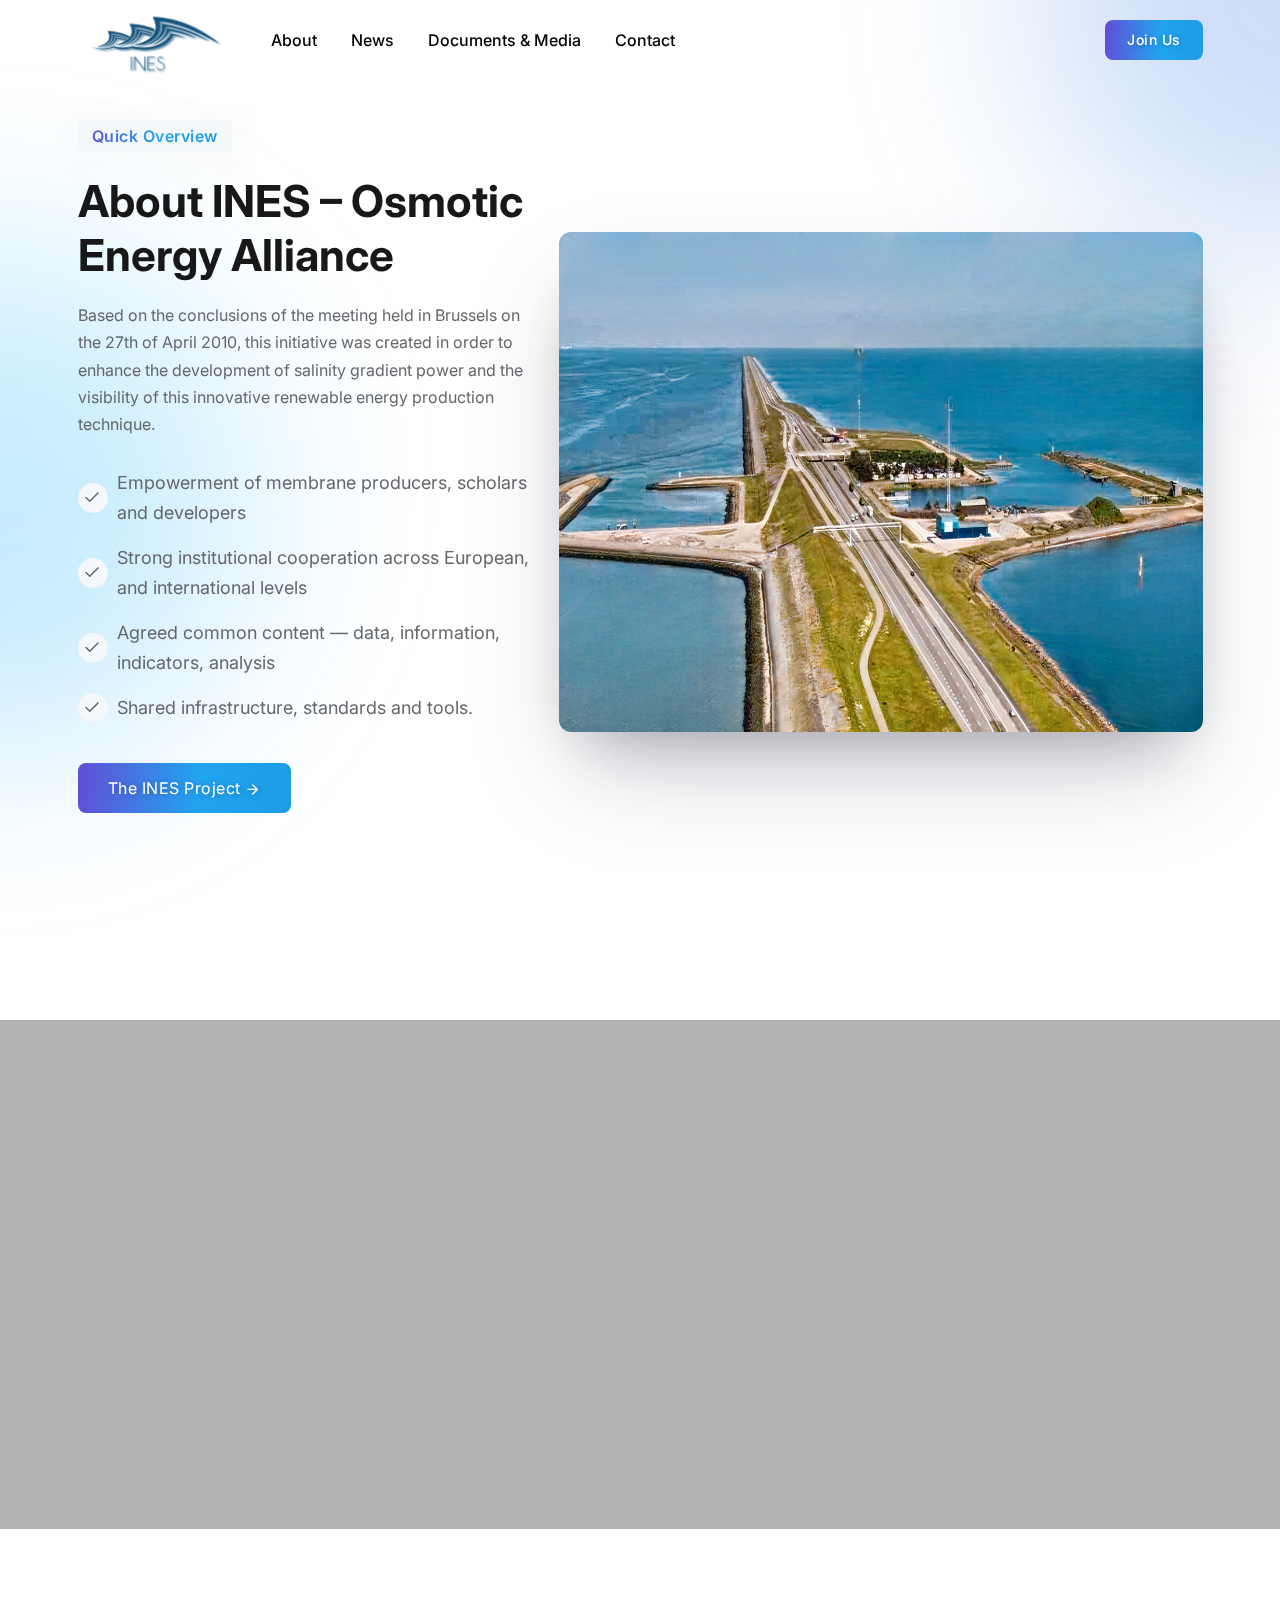
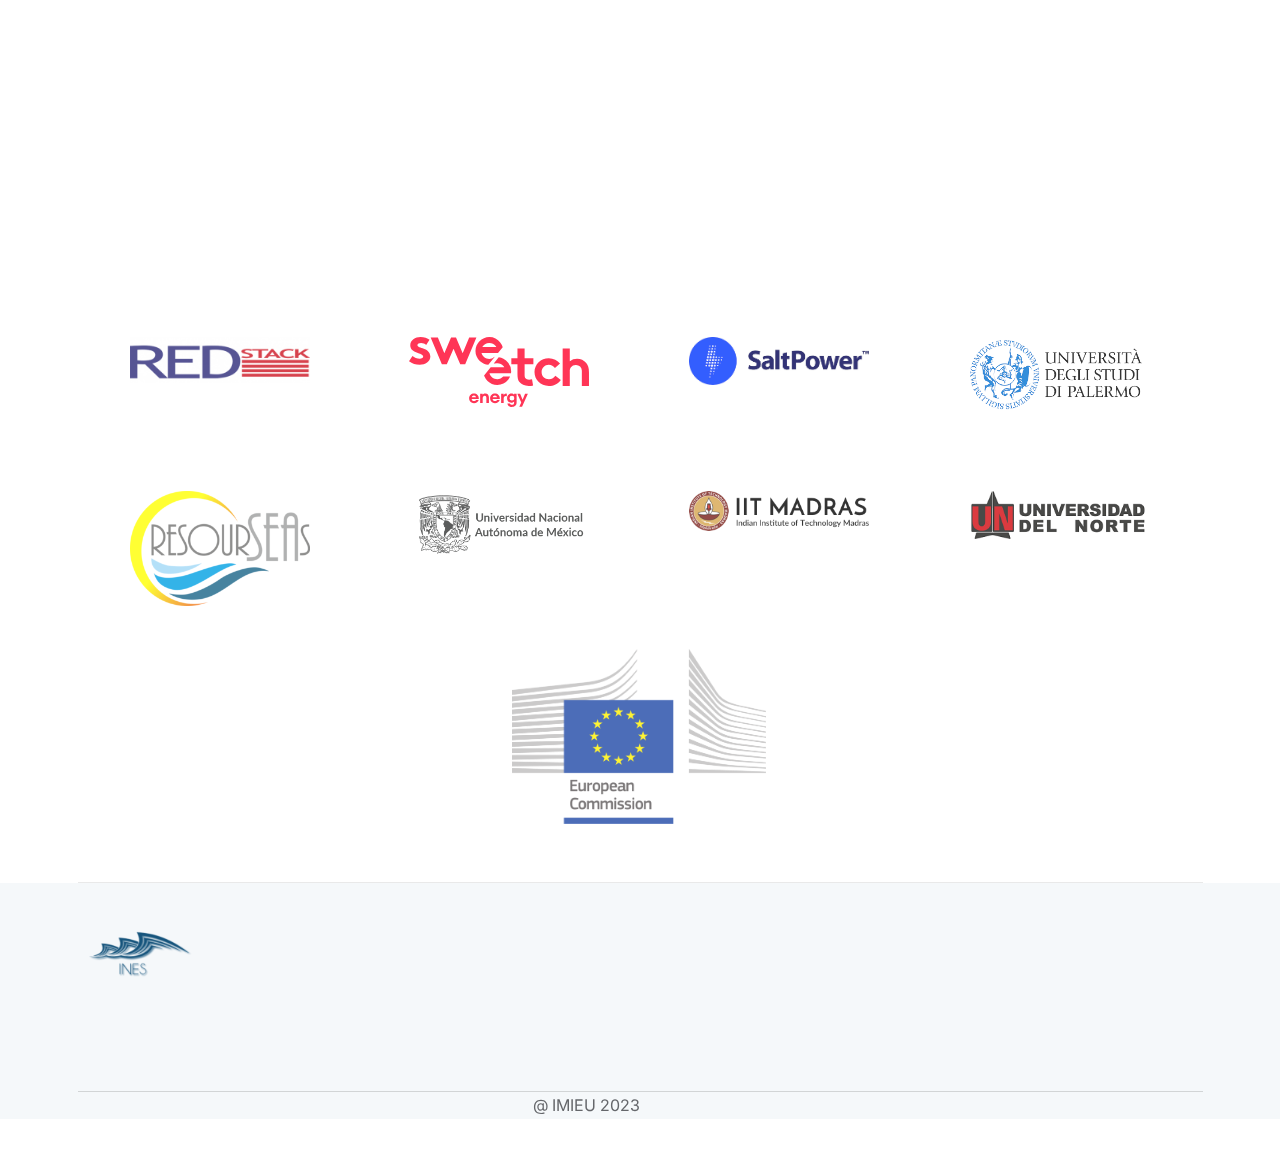
==== commit ec9bdca6: "bruh" ====
--- a/index.html
+++ b/index.html
@@ -39,15 +39,14 @@
                                     <li><a href="about.html">About</a></li>
                                     <li><a href="news.html">News</a></li>
                                     <li><a href="results.html">Documents & Media</a></li>
+                                    <li><a href="contact.html">Contact</a></li>
                                 </ul>
                             </nav>
                         </div>
                     </div>
                     <div class="col-lg-3 col-md-6 col-8">
                         <div class="header-right">
-                            <div class="header-btn">
-                                <a class="btn-default btn-small" href="contact.html">Contact</a>
-                            </div>
+                           
                             <div class="header-btn">
                                 <a class="btn-default btn-small" href="join-us.html">Join Us</a>
                             </div>
@@ -104,13 +103,13 @@
             <div class="wrapper">
 
                      <!-- Start About Area  -->
-            <div class="container">
+            <div class="container" style="min-height: 100vh;" >
                 <div class="row row--30 align-items-center">
                   
                     <div class="col-lg-5 mt_md--40 mt_sm--40">
                         <div class="content" data-sal="slide-left" data-sal-duration="700">
                             <div class="section-title">
-                                <h4 class="subtitle"><span class="theme-gradient">osmotic energy</span></h4>
+                                <h4 class="subtitle"><span class="theme-gradient">Quick Overview</span></h4>
                                 <h2 class="title mt--10">About INES – Osmotic Energy Alliance</h2>
 
                                 <p>Based on the conclusions of the meeting held in Brussels on the 27th of April 2010, this initiative was created in order to 
@@ -144,10 +143,10 @@
                     </div>
                 </div>
             </div>
-            <br/><br/>
+
             
              
-                <div class="rainbow-callto-action clltoaction-style-default bg-image bg-image2 bg_image_fixed" data-black-overlay="7">
+                <div class="rainbow-callto-action clltoaction-style-default bg-image bg-image2 bg_image_fixed" data-black-overlay="3">
                     <div class="container">
                         <div class="row">
                             <div class="col-lg-12">
@@ -170,60 +169,37 @@
 
 
 
-                            <!-- Start Testimonial Style Two  -->
-                            <div class="rainbow-testimonial-area">
-                                <div class="container">
-                                    <div class="row">
-                                        <div class="col-lg-12">
-                                            <div class="section-title text-center mb--10" data-sal="slide-up" data-sal-duration="700" data-sal-delay="100">
-                                                <h4 class="subtitle "><span class="theme-gradient">Network Coverage</span></h4>
-                                                <h2 class="title w-600">Partners & Contributors</h2>
-                                            </div>
-                                        </div>
-                                    </div>
-                                    <div class="row row--15 mt_dec--30">
-                                        <div class="col-lg-4 col-md-6 col-12 mt--30" data-sal="slide-up" data-sal-duration="700" data-sal-delay="200">
-                                            <div class="card-style-default testimonial-style-one style-two border-gradient">
-                                                <div class="inner"><a href="news.html#IMIEU">
-                                                    <img src="assets/images/testimonial/testimonial-01.jpg" alt="IMI EU"></a>
-                                                    <div class="content"><a href="news.html#IMIEU">
-                                                        <p class="description">IMI-EU is 'The European Institute for Infrastructure, Environment, and Innovation'
-                                                            and is the parent company of INES Project</p>
-                                                        <h2 class="title"><a href="news.html#IMIEU">IMI EU</a></h2>
-                                                    </div></a>
-                                                </div>
-                                            </div>
-                                        </div>
-                                        <div class="col-lg-4 col-md-6 col-12 mt--30" data-sal="slide-up" data-sal-duration="700" data-sal-delay="300">
-                                            <div class="card-style-default testimonial-style-one style-two border-gradient">
-                                                <div class="inner"><a href="news.html#EP">
-                                                    <img src="assets/images/testimonial/testimonial-02.jpg" alt="Corporate React Template">
-                                                    <div class="content"><a href="news.html#EP">
-                                                        <p class="description">Intergroup discussion on Biodiversity, Climate Change and Sustainable Development,
-                                                            titled “The potential of Osmotic Energy for clean electricity &amp; hydrogen"
-                                                        </p></a>
-                                                        <h2 class="title"><a href="news.html#EP">European Parliament in Strasbourg</a></h2>
-                                                    </div></a>
-                                                </div>
-                                            </div>
-                                        </div>
-                                        <div class="col-lg-4 col-md-6 col-12 mt--30" data-sal="slide-up" data-sal-duration="700" data-sal-delay="400">
-                                            <div class="box-card card-style-default testimonial-style-one style-two border-gradient">
-                                                <div class="inner"><a href="news.html#week">
-                                                    <img src="assets/images/testimonial/testimonial-03.jpg" alt="Corporate React Template">
-                                                    <div class="content"></a><a href="news.html#week">
-                                                        <p class="description">Informative webinar hosted by IMIEU on the topic of Salinity Gradient Power (SGP).
-                                                           Power is generated through mixing fresh and saline water.
-                                                        </p>
-                                                        <h2 class="title"><a href="news.html#week">European Green Week</h2></a>
-                                                    </div></a>
-                                                </div>
-                                            </div>
-                                        </div>
-                                    </div>
-                                </div>
-                            </div>
-                            <!-- End Testimonial Style Two  -->
+                              <!-- Start Brand Area  -->
+           <div class="rainbow-brand-area rainbow-section-gapTop">
+            <div class="container">
+                <div class="row">
+                    <div class="col-lg-12">
+                        <div class="section-title text-center" data-sal="slide-up" data-sal-duration="700" data-sal-delay="100">
+                            <h2 class="title w-600 mb--20">Partners and Contributors</h2>
+                            <h4 class="subtitle "><span class="theme-gradient">Working Together for Greater Impact</span></h4>
+                        </div>
+                    </div>
+                </div>
+                
+                <div class="row mb--20">
+                    <div class="col-lg-12 mt--10">
+                        <ul class="brand-list brand-style-1 center" >
+                            <li><a href="https://redstack.nl/"><img class="partner-image" src="assets/images/brand/01.png" alt="Brand Image"></a></li>
+                            <li><a href="https://www.sweetch.energy/"><img class="partner-image" src="assets/images/brand/02.svg" alt="Brand Image"></a></li>
+                            <li><a href="http://www.saltpower.net/"><img class="partner-image" src="assets/images/brand/03.png" alt="Brand Image"></a></li>
+                            <li><a href="https://www.unipa.it/"><img  class="partner-image" src="assets/images/brand/04.png" alt="Brand Image"></a></li>
+                            <li><a href="https://resourseas.com/"><img class="partner-image" src="assets/images/brand/05.png" alt="Brand Image"></a></li>
+                            <li><a href="https://www.ingenieria.unam.mx/EN/"><img class="partner-image" src="assets/images/brand/06.png" alt="Brand Image"></a></li>
+                            <li><a href="https://www.iitm.ac.in/"><img class="partner-image" src="assets/images/brand/07.png" alt="Brand Image"></a></li>
+                            <li><a href="https://www.uninorte.edu.co/"><img class="partner-image" src="assets/images/brand/08.png" alt="Brand Image"></a></li>
+                            <li><a href="https://commission.europa.eu/index_en"><img class="partner-image" style="margin-top: -35px; width: 90%;" src="assets/images/brand/europe.png" alt="Brand Image"></a></li>
+                        </ul>
+                    </div>
+                </div>
+            </div>
+        </div>
+        <!-- End Brand Area  -->
+
         <!-- End Testimonial Style Two  -->
 
         <!-- Start Seperator Area  -->
--- a/assets/css/style.css
+++ b/assets/css/style.css
@@ -9113,7 +9113,7 @@
   align-items: center;
 }
 .header-default .logo a img {
-  max-height: 85px;
+  max-height: 70px;
 }
 .header-default .header-right {
   display: flex;
@@ -9753,7 +9753,7 @@
   padding: 15px 20px;
 }
 .popup-mobile-menu .inner .header-top .logo a img {
-  max-height: 85px;
+  max-height: 70px;
 }
 .popup-mobile-menu .inner .header-top .close-menu .close-button {
   background: var(--color-darker);
@@ -12258,7 +12258,7 @@
     Call To Action Style  
 --------------------------------*/
 .clltoaction-style-default {
-  padding: 250px 0;
+  padding: 150px 0;
 }
 .clltoaction-style-default .title {
   font-size: 52px;
@@ -16682,7 +16682,7 @@
 }
 
 body.active-light-mode .header-transparent .mainmenu-nav .mainmenu > li > a {
-  color: var(--color-body);
+  color: black;
 }
 
 body.active-light-mode
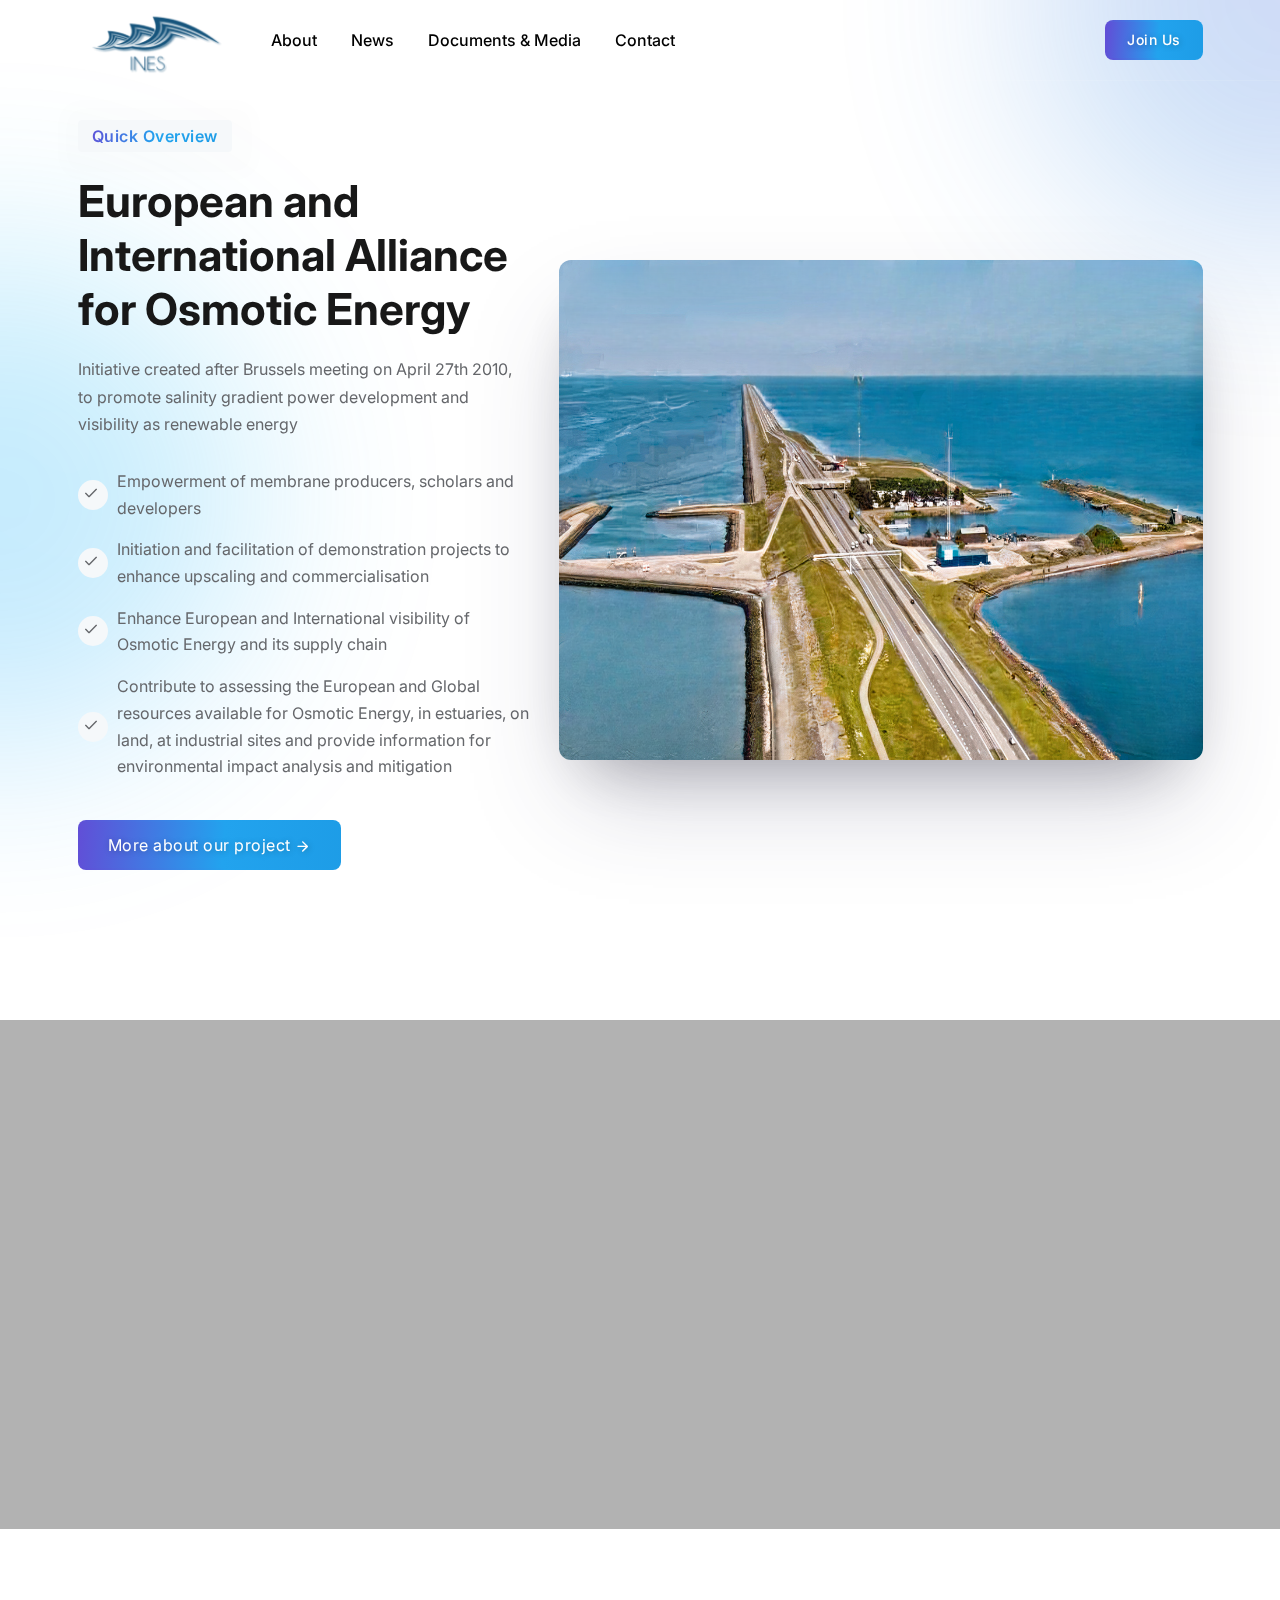
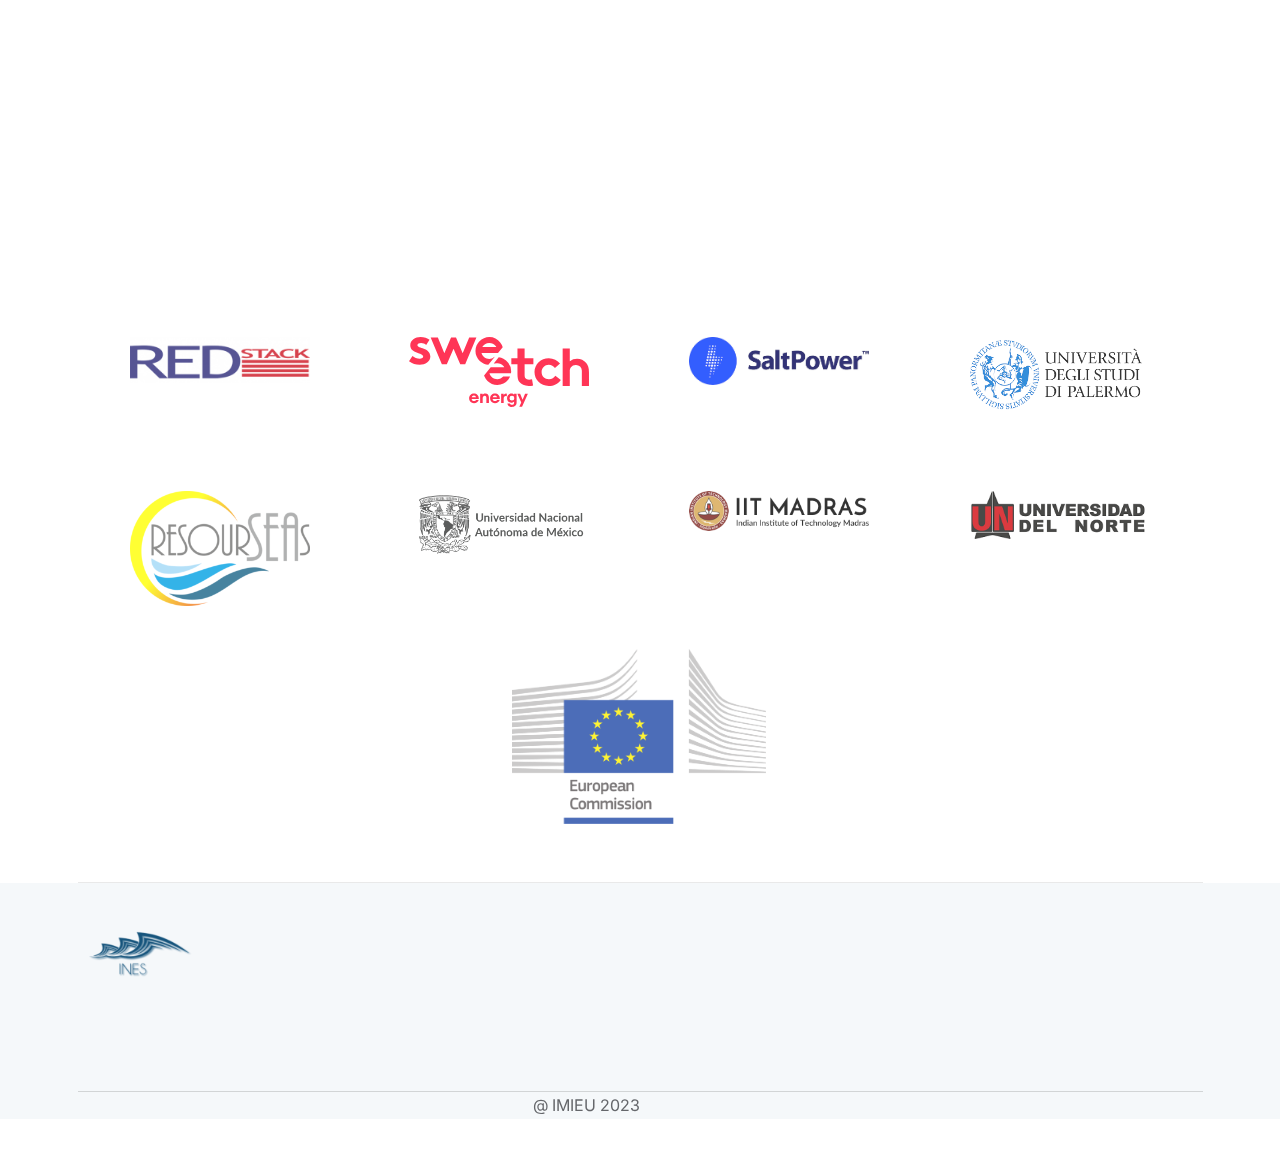
==== commit de4a3521: "latest" ====
--- a/index.html
+++ b/index.html
@@ -110,27 +110,27 @@
                         <div class="content" data-sal="slide-left" data-sal-duration="700">
                             <div class="section-title">
                                 <h4 class="subtitle"><span class="theme-gradient">Quick Overview</span></h4>
-                                <h2 class="title mt--10">About INES – Osmotic Energy Alliance</h2>
-
-                                <p>Based on the conclusions of the meeting held in Brussels on the 27th of April 2010, this initiative was created in order to 
-                                    enhance the development of salinity gradient power and the visibility of this innovative renewable energy production technique.
-                                </p>
+                                <h2 class="title mt--10">European and International Alliance for Osmotic Energy</h2>
+
+                                <p>Initiative created after Brussels meeting on April 27th 2010,
+                                    to promote salinity gradient power development and visibility as renewable energy</p>
 
                                 <ul class="list-icon">
                                     <li><span class="icon"><i class="feather-check"></i></span>Empowerment of membrane producers, scholars and developers</li>
+                                    
                                     <li><span class="icon">
                                             <i class="feather-check"></i>
-                                        </span> Strong institutional cooperation across European, and international levels </li>
+                                        </span>Initiation and facilitation of demonstration projects to enhance upscaling and commercialisation</li>
                                     <li><span class="icon">
                                             <i class="feather-check"></i>
-                                        </span>Agreed common content — data, information, indicators, analysis</li>
+                                        </span>Enhance European and International visibility of Osmotic Energy and its supply chain</li>
                                     <li><span class="icon">
                                             <i class="feather-check"></i>
-                                        </span>Shared infrastructure, standards and tools.</li>
+                                        </span>Contribute to assessing the European and Global resources available for Osmotic Energy, in estuaries, on land, at industrial sites and provide information for environmental impact analysis and mitigation</li>
                                 </ul>
 
                                 <div class="read-more-btn mt--40">
-                                    <a class="btn-default btn-icon" target="_blank" href="about.html">The INES Project<i
+                                    <a class="btn-default btn-icon" target="_blank" href="about.html">More about our project<i
                                             class="icon feather-arrow-right"></i></a>
                                 </div>
                             </div>
@@ -226,7 +226,7 @@
                                             <img class="logo-dark" src="assets/images/logo/logo-dark.png" alt="Corporate Logo">
                                         </a>
                                     </div>
-                                    <p class="subtitle" data-sal="slide-up" data-sal-duration="400" data-sal-delay="150">Questions about INES Project?
+                                    <p class="subtitle" data-sal="slide-up" data-sal-duration="400" data-sal-delay="150">Questions about the Alliance for Osmotic Energy?
                                         <br>Please don't hesitate to contact us!</p>
                                 </div>
                             </div>
--- a/assets/css/style.css
+++ b/assets/css/style.css
@@ -154,7 +154,7 @@
   --font-primary: "Inter", sans-serif;
   --secondary-font: "Inter", sans-serif;
   --font-awesome: "Font Awesome 5 Pro";
-  --font-size-b1: 18px;
+  --font-size-b1: 16px;
   --font-size-b2: 16px;
   --font-size-b3: 14px;
   --font-size-b4: 12px;
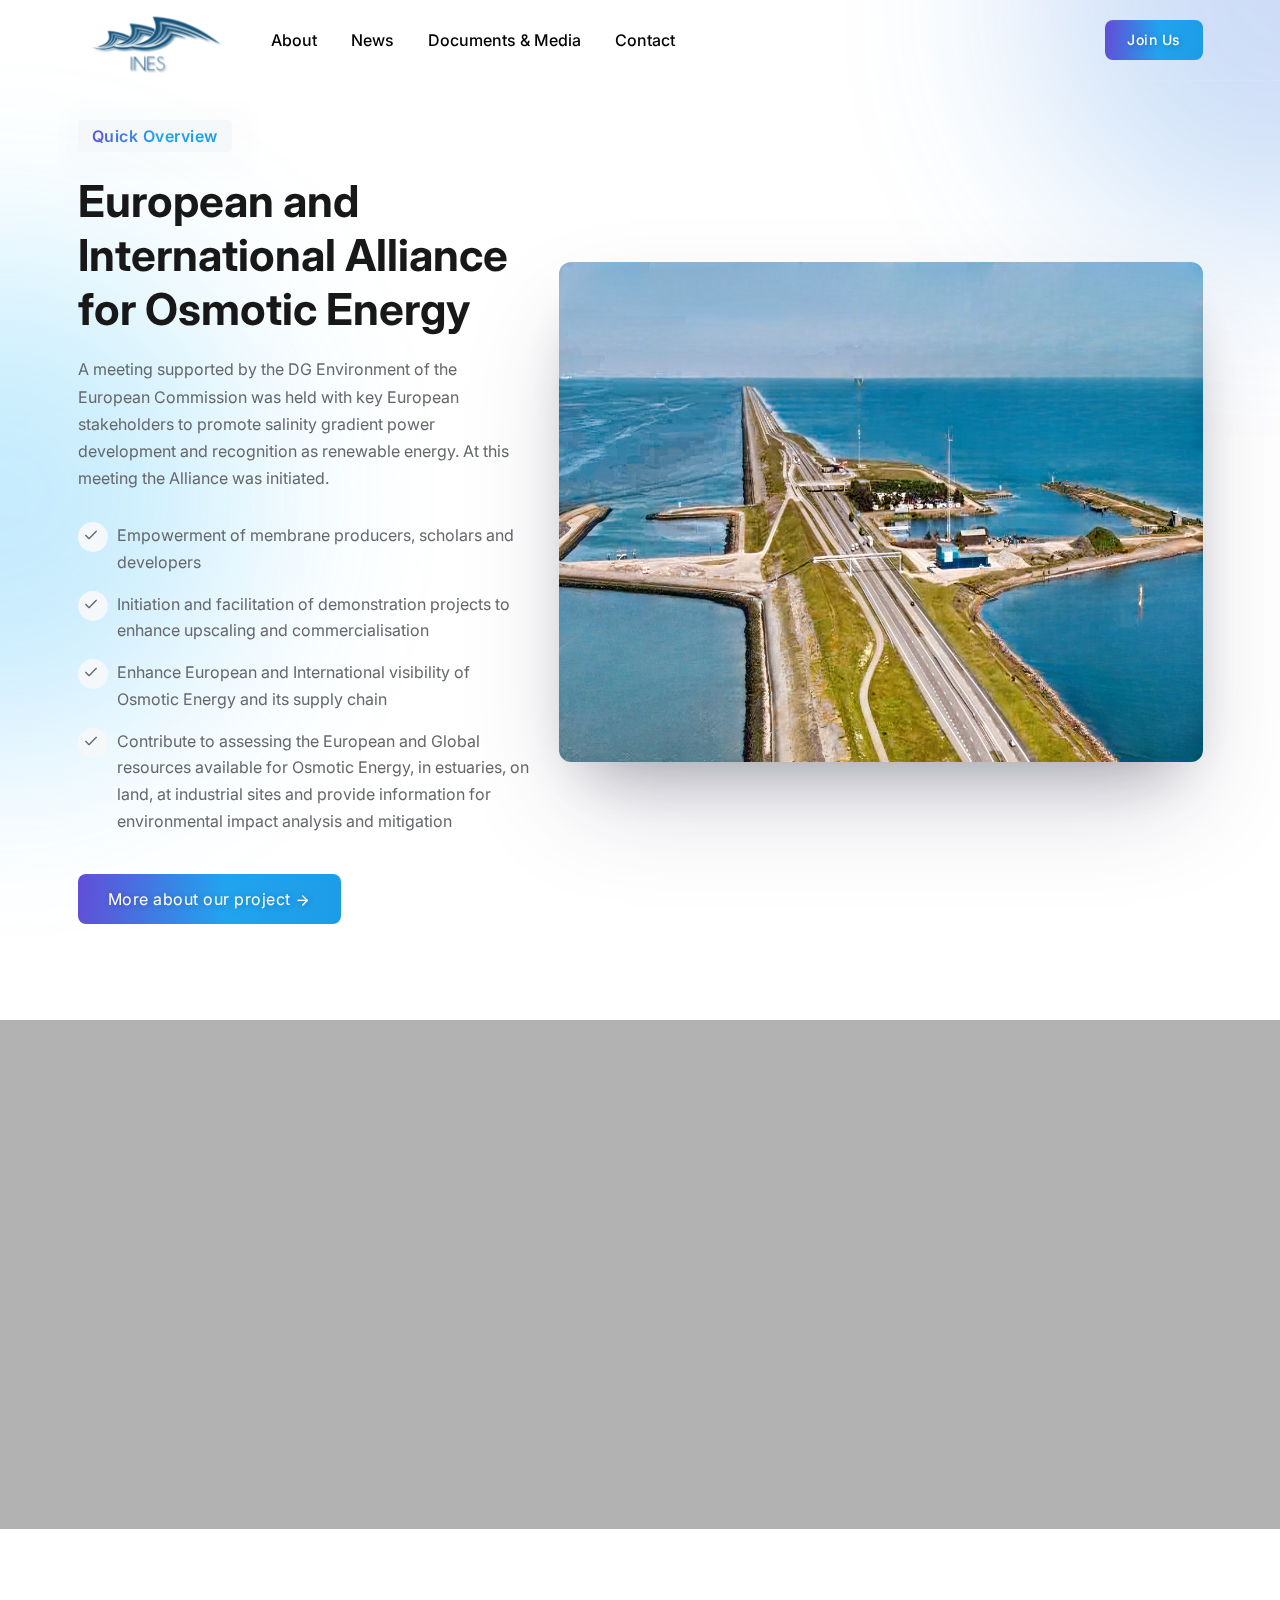
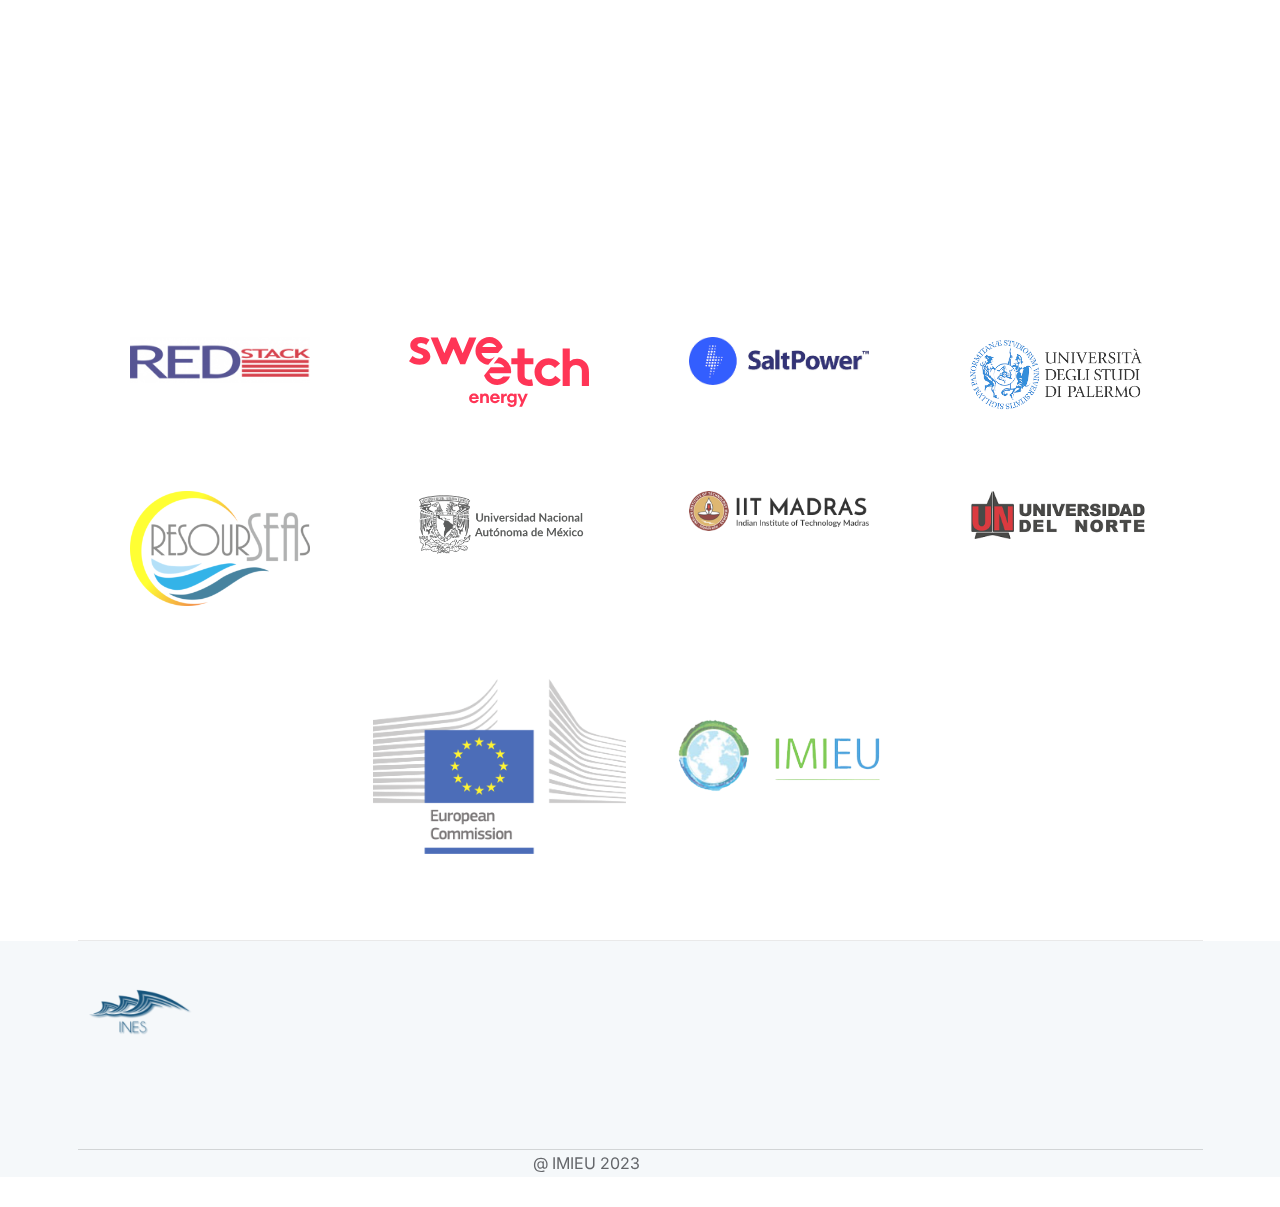
==== commit 87aa2901: "final changes" ====
--- a/index.html
+++ b/index.html
@@ -29,17 +29,17 @@
                     <div class="col-lg-9 col-md-6 col-4 position-static">
                         <div class="header-left d-flex">
                             <div class="logo">
-                                <a href="index.html">
+                                <a href="https://osmotic-energy.eu">
                                     <img class="logo-light" style="height:150%;" src="assets/images/logo/logo.png" alt="Corporate Logo">
                                     <img class="logo-dark" style="height:150%" src="assets/images/logo/logo-dark.png" alt="Corporate Logo">
                                 </a>
                             </div>
                             <nav class="mainmenu-nav d-none d-lg-block">
                                 <ul class="mainmenu">
-                                    <li><a href="about.html">About</a></li>
-                                    <li><a href="news.html">News</a></li>
-                                    <li><a href="results.html">Documents & Media</a></li>
-                                    <li><a href="contact.html">Contact</a></li>
+                                    <li><a href="https://osmotic-energy.eu/about">About</a></li>
+                                    <li><a href="https://osmotic-energy.eu/news">News</a></li>
+                                    <li><a href="https://osmotic-energy.eu/results">Documents & Media</a></li>
+                                    <li><a href="https://osmotic-energy.eu/contact">Contact</a></li>
                                 </ul>
                             </nav>
                         </div>
@@ -48,7 +48,7 @@
                         <div class="header-right">
                            
                             <div class="header-btn">
-                                <a class="btn-default btn-small" href="join-us.html">Join Us</a>
+                                <a class="btn-default btn-small" href="https://osmotic-energy.eu/join-us">Join Us</a>
                             </div>
                            
 
@@ -71,7 +71,7 @@
             <div class="inner">
                 <div class="header-top">
                     <div class="logo">
-                        <a href="index.html">
+                        <a href="https://osmotic-energy.eu">
                             <img class="logo-light" src="assets/images/logo/logo.png" alt="Corporate Logo">
                             <img class="logo-dark" src="assets/images/logo/logo-dark.png" alt="Corporate Logo">
                         </a>
@@ -83,10 +83,10 @@
                     </div>
                 </div>
                 <ul class="mainmenu">
-                    <li><a href="about.html">About</a></li>
-                    <li><a href="about.html">About</a></li>
-                    <li><a href="about.html">About</a></li>
-                    <li><a href="about.html">About</a></li>
+                    <li><a href="https://osmotic-energy.eu/about">About</a></li>
+                    <li><a href="https://osmotic-energy.eu/news">News</a></li>
+                    <li><a href="https://osmotic-energy.eu/results">Documents & Media</a></li>
+                    <li><a href="https://osmotic-energy.eu/contact">Contact</a></li>
                 </ul>
             </div>
         </div>
@@ -112,8 +112,10 @@
                                 <h4 class="subtitle"><span class="theme-gradient">Quick Overview</span></h4>
                                 <h2 class="title mt--10">European and International Alliance for Osmotic Energy</h2>
 
-                                <p>Initiative created after Brussels meeting on April 27th 2010,
-                                    to promote salinity gradient power development and visibility as renewable energy</p>
+                                <p>A meeting supported by the DG Environment of the European Commission was held with key European stakeholders to promote 
+                                    salinity gradient power development and recognition as renewable energy. At this meeting the Alliance was initiated.
+
+                                </p>
 
                                 <ul class="list-icon">
                                     <li><span class="icon"><i class="feather-check"></i></span>Empowerment of membrane producers, scholars and developers</li>
@@ -130,13 +132,13 @@
                                 </ul>
 
                                 <div class="read-more-btn mt--40">
-                                    <a class="btn-default btn-icon" target="_blank" href="about.html">More about our project<i
+                                    <a class="btn-default btn-icon" target="_blank" href="https://osmotic-energy.eu/about">More about our project<i
                                             class="icon feather-arrow-right"></i></a>
                                 </div>
                             </div>
                         </div>
                     </div>
-                    <div class="col-lg-7" style="margin-top: 30px;">
+                    <div class="col-lg-7" style="margin-top: 30px; margin-bottom: 50px;">
                         <div class="hero-img-index" data-sal="slide-right" data-sal-duration="700" >
                             <img style="border-radius: 12px; box-shadow: rgba(50, 50, 93, 0.25) 0px 50px 100px -20px, rgba(0, 0, 0, 0.3) 0px 30px 60px -30px;" src="assets/images/bg/bg-image-13.png" alt="About Images">
                         </div>
@@ -184,18 +186,27 @@
                 <div class="row mb--20">
                     <div class="col-lg-12 mt--10">
                         <ul class="brand-list brand-style-1 center" >
-                            <li><a href="https://redstack.nl/"><img class="partner-image" src="assets/images/brand/01.png" alt="Brand Image"></a></li>
-                            <li><a href="https://www.sweetch.energy/"><img class="partner-image" src="assets/images/brand/02.svg" alt="Brand Image"></a></li>
-                            <li><a href="http://www.saltpower.net/"><img class="partner-image" src="assets/images/brand/03.png" alt="Brand Image"></a></li>
-                            <li><a href="https://www.unipa.it/"><img  class="partner-image" src="assets/images/brand/04.png" alt="Brand Image"></a></li>
-                            <li><a href="https://resourseas.com/"><img class="partner-image" src="assets/images/brand/05.png" alt="Brand Image"></a></li>
-                            <li><a href="https://www.ingenieria.unam.mx/EN/"><img class="partner-image" src="assets/images/brand/06.png" alt="Brand Image"></a></li>
-                            <li><a href="https://www.iitm.ac.in/"><img class="partner-image" src="assets/images/brand/07.png" alt="Brand Image"></a></li>
-                            <li><a href="https://www.uninorte.edu.co/"><img class="partner-image" src="assets/images/brand/08.png" alt="Brand Image"></a></li>
-                            <li><a href="https://commission.europa.eu/index_en"><img class="partner-image" style="margin-top: -35px; width: 90%;" src="assets/images/brand/europe.png" alt="Brand Image"></a></li>
+                            <li><a target="_blank" rel="noopener" href="https://redstack.nl/"><img class="partner-image" src="assets/images/brand/01.png" alt="Brand Image"></a></li>
+                            <li><a target="_blank" rel="noopener" href="https://www.sweetch.energy/"><img class="partner-image" src="assets/images/brand/02.svg" alt="Brand Image"></a></li>
+                            <li><a target="_blank" rel="noopener" href="http://www.saltpower.net/"><img class="partner-image" src="assets/images/brand/03.png" alt="Brand Image"></a></li>
+                            <li><a target="_blank" rel="noopener" href="https://www.unipa.it/"><img  class="partner-image" src="assets/images/brand/04.png" alt="Brand Image"></a></li>
+                            <li><a target="_blank" rel="noopener" href="https://resourseas.com/"><img class="partner-image" src="assets/images/brand/05.png" alt="Brand Image"></a></li>
+                            <li><a target="_blank" rel="noopener" href="https://www.ingenieria.unam.mx/EN/"><img class="partner-image" src="assets/images/brand/06.png" alt="Brand Image"></a></li>
+                            <li><a target="_blank" rel="noopener" href="https://www.iitm.ac.in/"><img class="partner-image" src="assets/images/brand/07.png" alt="Brand Image"></a></li>
+                            <li><a target="_blank" rel="noopener" href="https://www.uninorte.edu.co/"><img class="partner-image" src="assets/images/brand/08.png" alt="Brand Image"></a></li>
+                           
                         </ul>
                     </div>
                 </div>
+                <div class="row mb--20">
+                    <div class="col-lg-12 mt--10">
+                        <ul class="brand-list brand-style-1" style="display: flex; justify-content: center;" >
+                            <li><a target="_blank" rel="noopener" href="https://commission.europa.eu/index_en"><img class="partner-image" style="margin-top: -35px; width: 90%;" src="assets/images/brand/europe.png" alt="Brand Image"></a></li>
+                            <li><a target="_blank" rel="noopener" href="https://imieu.eu/"><img class="partner-image" style=" margin-top: -85px; width: 90%;" src="assets/images/brand/imieu.jpg" alt="Brand Image"></a></li>
+                        </ul>
+                    </div>
+                </div>
+             
             </div>
         </div>
         <!-- End Brand Area  -->
@@ -221,7 +232,7 @@
                             <div class="inner">
                                 <div class="content text-left">
                                     <div class="logo">
-                                        <a href="index.html">
+                                        <a href="https://osmotic-energy.eu">
                                             <img class="logo-light" src="assets/images/logo/logo.png" alt="Corporate Logo">
                                             <img class="logo-dark" src="assets/images/logo/logo-dark.png" alt="Corporate Logo">
                                         </a>
--- a/assets/css/style.css
+++ b/assets/css/style.css
@@ -7976,7 +7976,7 @@
 }
 .list-icon li {
   display: flex;
-  align-items: center;
+  align-items: start;
   margin: 15px 0;
 }
 @media only screen and (max-width: 767px) {
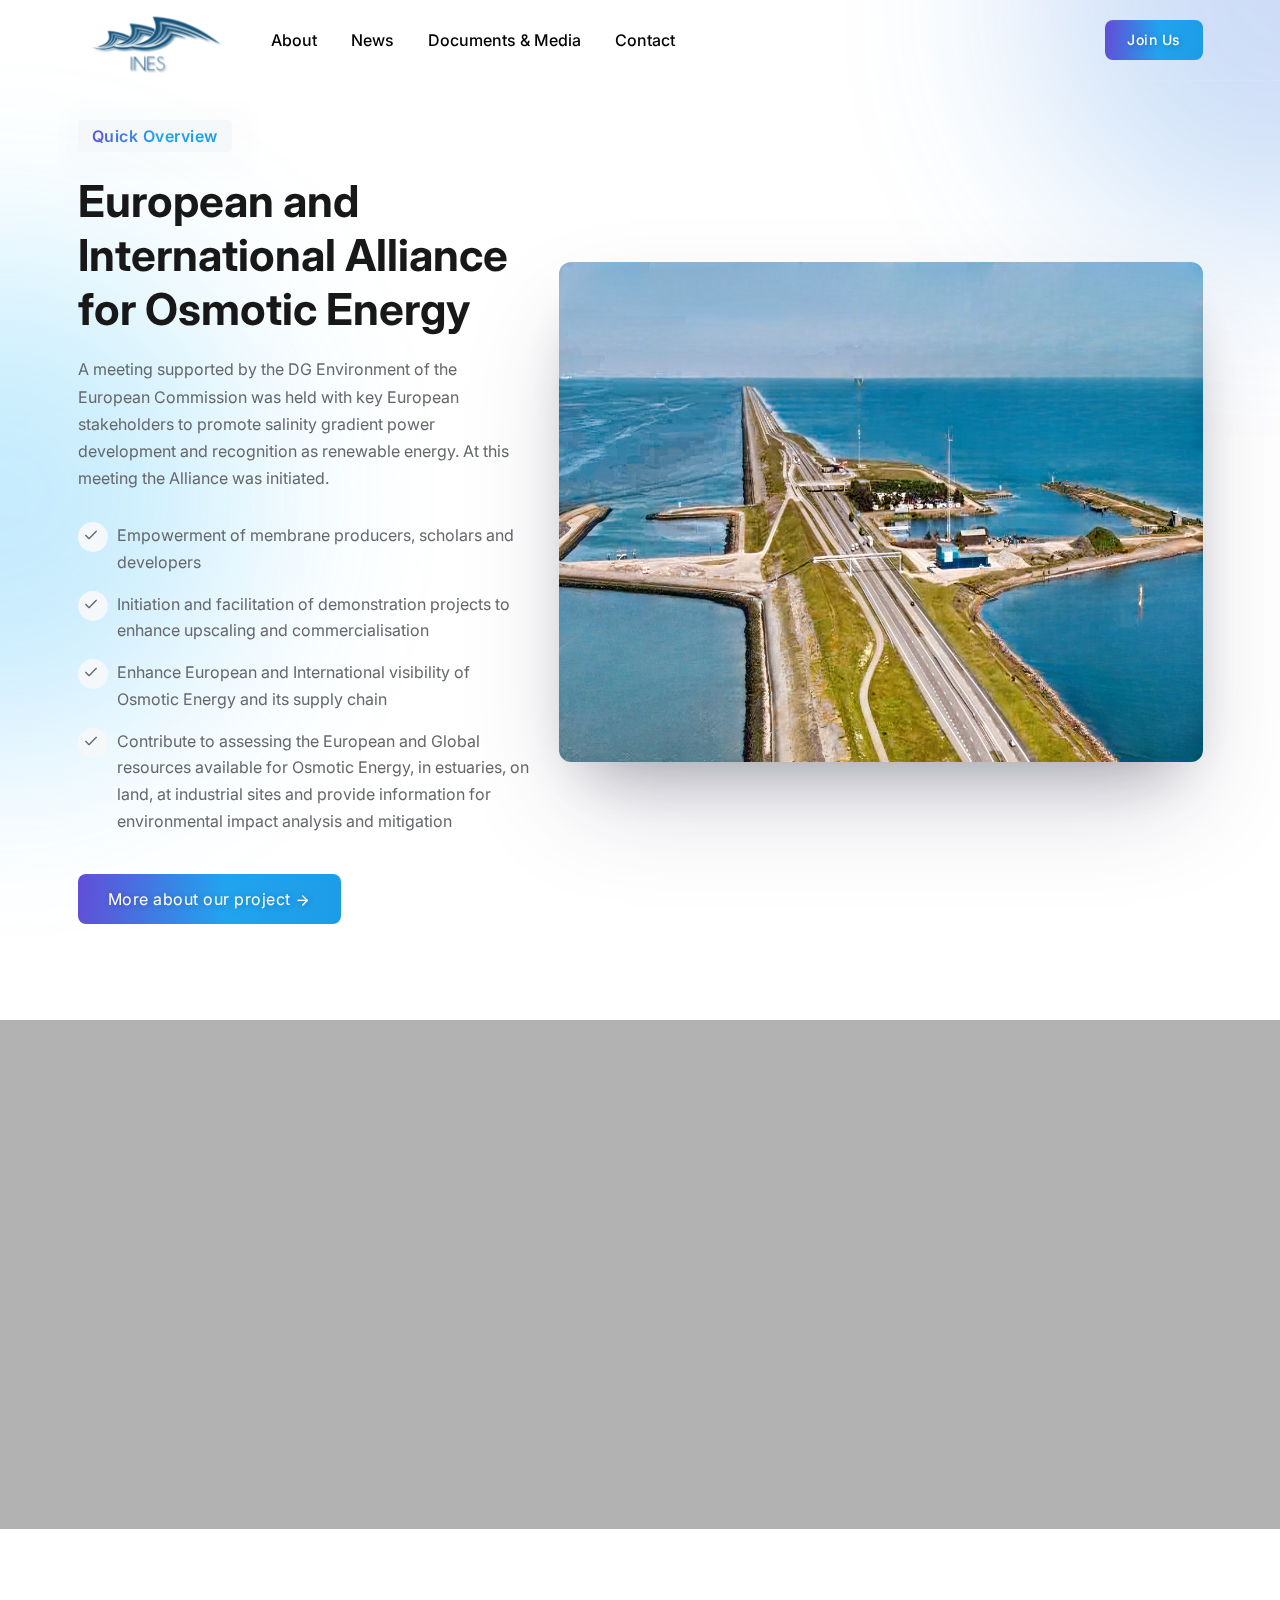
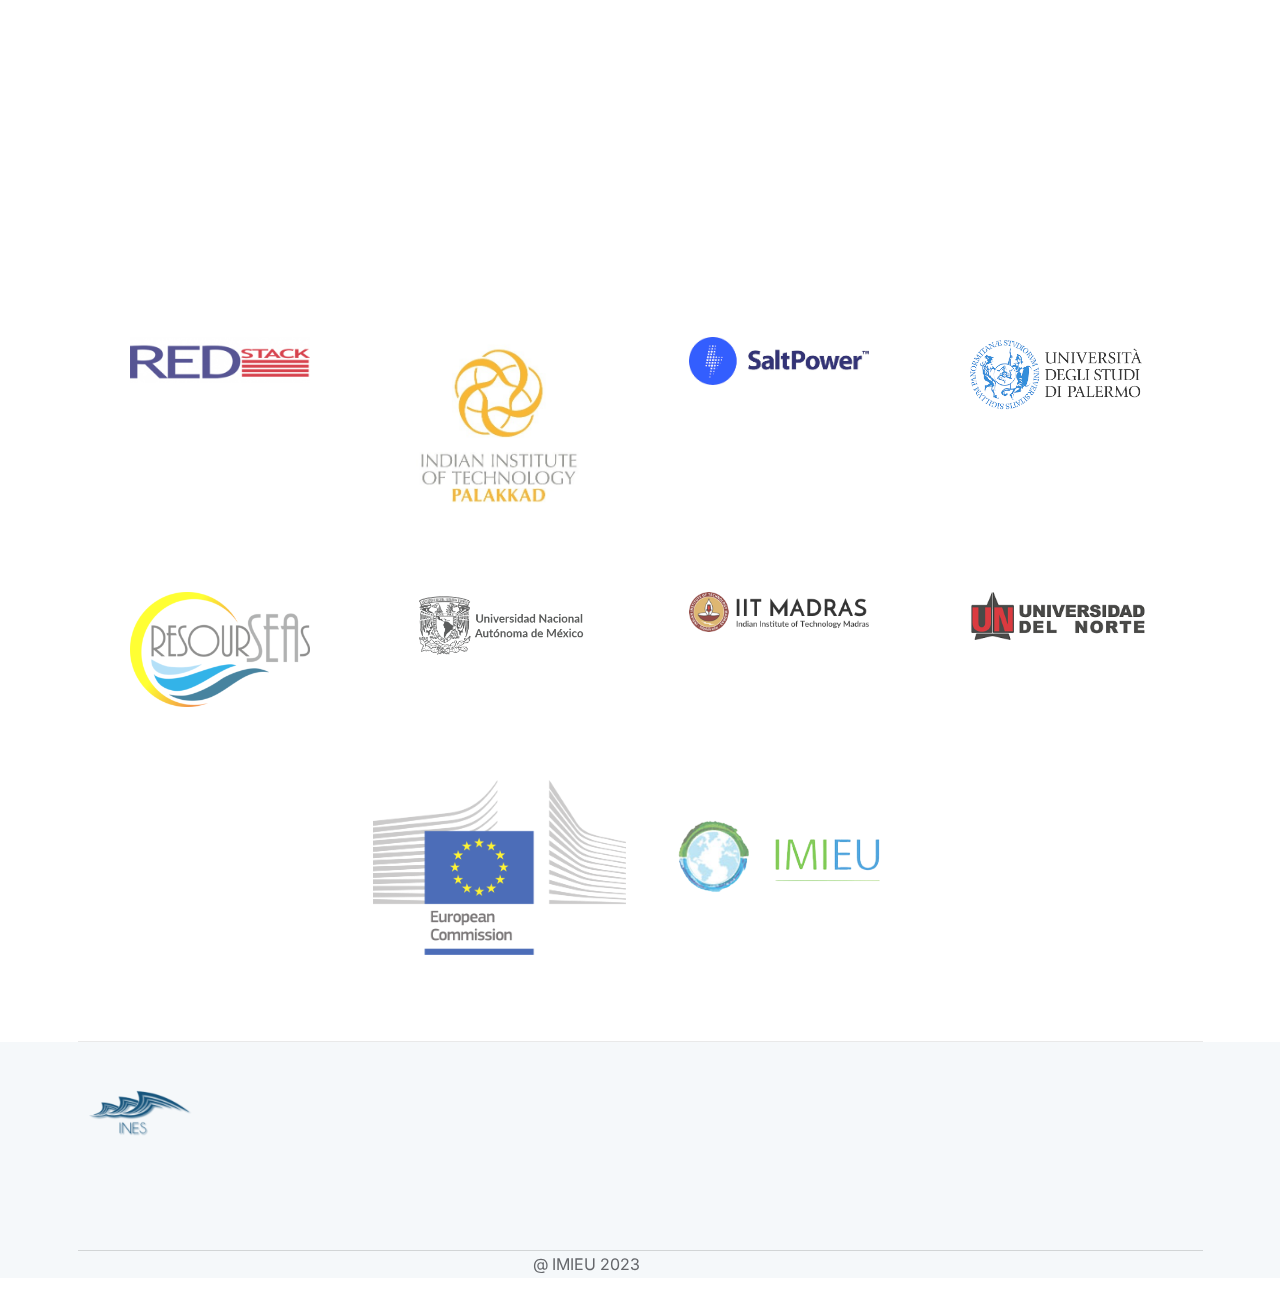
==== commit 84e1a684: "fix: Rebase from vimex" ====
--- a/index.html
+++ b/index.html
@@ -1,273 +1,471 @@
 <!DOCTYPE html>
 <html lang="en">
-
-<head>
-    <meta charset="UTF-8">
-    <meta name="viewport" content="width=device-width, initial-scale=1.0">
-    <meta name="theme-style-mode" content="0"> <!-- 0 == light, 1 == dark -->
+  <head>
+    <meta charset="UTF-8" />
+    <meta name="viewport" content="width=device-width, initial-scale=1.0" />
+    <meta name="theme-style-mode" content="0" />
+    <!-- 0 == light, 1 == dark -->
 
     <title>INES - European Alliance for Osmotic Energy</title>
     <!-- Favicon -->
-    <link rel="shortcut icon" type="image/x-icon" href="assets/images/favicon.png">
+    <link
+      rel="shortcut icon"
+      type="image/x-icon"
+      href="assets/images/favicon.png"
+    />
     <!-- CSS ============================================ -->
-    <link rel="stylesheet" href="assets/css/vendor/bootstrap.min.css">
-    <link rel="stylesheet" href="assets/css/plugins/animation.css">
-    <link rel="stylesheet" href="assets/css/plugins/feature.css">
-    <link rel="stylesheet" href="assets/css/plugins/magnify.min.css">
-    <link rel="stylesheet" href="assets/css/plugins/slick.css">
-    <link rel="stylesheet" href="assets/css/plugins/slick-theme.css">
-    <link rel="stylesheet" href="assets/css/plugins/lightbox.css">
-    <link rel="stylesheet" href="assets/css/style.css">
-</head>
-
-<body>
+    <link rel="stylesheet" href="assets/css/vendor/bootstrap.min.css" />
+    <link rel="stylesheet" href="assets/css/plugins/animation.css" />
+    <link rel="stylesheet" href="assets/css/plugins/feature.css" />
+    <link rel="stylesheet" href="assets/css/plugins/magnify.min.css" />
+    <link rel="stylesheet" href="assets/css/plugins/slick.css" />
+    <link rel="stylesheet" href="assets/css/plugins/slick-theme.css" />
+    <link rel="stylesheet" href="assets/css/plugins/lightbox.css" />
+    <link rel="stylesheet" href="assets/css/style.css" />
+  </head>
+
+  <body>
     <main class="page-wrapper">
-        <!-- Start Header Top Area  -->
-        <header class="rainbow-header header-default header-left-align header-transparent header-sticky">
-            <div class="container position-relative">
-                <div class="row align-items-center">
-                    <div class="col-lg-9 col-md-6 col-4 position-static">
-                        <div class="header-left d-flex">
-                            <div class="logo">
-                                <a href="https://osmotic-energy.eu">
-                                    <img class="logo-light" style="height:150%;" src="assets/images/logo/logo.png" alt="Corporate Logo">
-                                    <img class="logo-dark" style="height:150%" src="assets/images/logo/logo-dark.png" alt="Corporate Logo">
-                                </a>
-                            </div>
-                            <nav class="mainmenu-nav d-none d-lg-block">
-                                <ul class="mainmenu">
-                                    <li><a href="https://osmotic-energy.eu/about">About</a></li>
-                                    <li><a href="https://osmotic-energy.eu/news">News</a></li>
-                                    <li><a href="https://osmotic-energy.eu/results">Documents & Media</a></li>
-                                    <li><a href="https://osmotic-energy.eu/contact">Contact</a></li>
-                                </ul>
-                            </nav>
-                        </div>
-                    </div>
-                    <div class="col-lg-3 col-md-6 col-8">
-                        <div class="header-right">
-                           
-                            <div class="header-btn">
-                                <a class="btn-default btn-small" href="https://osmotic-energy.eu/join-us">Join Us</a>
-                            </div>
-                           
-
-                            <!-- Start Mobile-Menu-Bar -->
-                            <div class="mobile-menu-bar ml--5 d-block d-lg-none">
-                                <div class="hamberger">
-                                    <button class="hamberger-button">
-                                        <i class="feather-menu"></i>
-                                    </button>
-                                </div>
-                            </div>
-                            <!-- Start Mobile-Menu-Bar -->
-
-                        </div>
-                    </div>
-                </div>
-            </div>
-        </header>
-        <div class="popup-mobile-menu">
-            <div class="inner">
-                <div class="header-top">
-                    <div class="logo">
-                        <a href="https://osmotic-energy.eu">
-                            <img class="logo-light" src="assets/images/logo/logo.png" alt="Corporate Logo">
-                            <img class="logo-dark" src="assets/images/logo/logo-dark.png" alt="Corporate Logo">
-                        </a>
-                    </div>
-                    <div class="close-menu">
-                        <button class="close-button">
-                            <i class="feather-x"></i>
-                        </button>
-                    </div>
-                </div>
-                <ul class="mainmenu">
+      <!-- Start Header Top Area  -->
+      <header
+        class="rainbow-header header-default header-left-align header-transparent header-sticky"
+      >
+        <div class="container position-relative">
+          <div class="row align-items-center">
+            <div class="col-lg-9 col-md-6 col-4 position-static">
+              <div class="header-left d-flex">
+                <div class="logo">
+                  <a href="https://osmotic-energy.eu">
+                    <img
+                      class="logo-light"
+                      style="height: 150%"
+                      src="assets/images/logo/logo.png"
+                      alt="Corporate Logo"
+                    />
+                    <img
+                      class="logo-dark"
+                      style="height: 150%"
+                      src="assets/images/logo/logo-dark.png"
+                      alt="Corporate Logo"
+                    />
+                  </a>
+                </div>
+                <nav class="mainmenu-nav d-none d-lg-block">
+                  <ul class="mainmenu">
                     <li><a href="https://osmotic-energy.eu/about">About</a></li>
                     <li><a href="https://osmotic-energy.eu/news">News</a></li>
-                    <li><a href="https://osmotic-energy.eu/results">Documents & Media</a></li>
-                    <li><a href="https://osmotic-energy.eu/contact">Contact</a></li>
-                </ul>
-            </div>
-        </div>
-
-
-        <!-- Start Theme Style  -->
-        <div>
-            <div class="rainbow-gradient-circle"></div>
-            <div class="rainbow-gradient-circle theme-pink"></div>
-        </div>
-        <!-- End Theme Style  -->
-
-        <div class="rainbow-callto-action-area rainbow-section-gap">
-            <div class="wrapper">
-
-                     <!-- Start About Area  -->
-            <div class="container" style="min-height: 100vh;" >
-                <div class="row row--30 align-items-center">
-                  
-                    <div class="col-lg-5 mt_md--40 mt_sm--40">
-                        <div class="content" data-sal="slide-left" data-sal-duration="700">
-                            <div class="section-title">
-                                <h4 class="subtitle"><span class="theme-gradient">Quick Overview</span></h4>
-                                <h2 class="title mt--10">European and International Alliance for Osmotic Energy</h2>
-
-                                <p>A meeting supported by the DG Environment of the European Commission was held with key European stakeholders to promote 
-                                    salinity gradient power development and recognition as renewable energy. At this meeting the Alliance was initiated.
-
-                                </p>
-
-                                <ul class="list-icon">
-                                    <li><span class="icon"><i class="feather-check"></i></span>Empowerment of membrane producers, scholars and developers</li>
-                                    
-                                    <li><span class="icon">
-                                            <i class="feather-check"></i>
-                                        </span>Initiation and facilitation of demonstration projects to enhance upscaling and commercialisation</li>
-                                    <li><span class="icon">
-                                            <i class="feather-check"></i>
-                                        </span>Enhance European and International visibility of Osmotic Energy and its supply chain</li>
-                                    <li><span class="icon">
-                                            <i class="feather-check"></i>
-                                        </span>Contribute to assessing the European and Global resources available for Osmotic Energy, in estuaries, on land, at industrial sites and provide information for environmental impact analysis and mitigation</li>
-                                </ul>
-
-                                <div class="read-more-btn mt--40">
-                                    <a class="btn-default btn-icon" target="_blank" href="https://osmotic-energy.eu/about">More about our project<i
-                                            class="icon feather-arrow-right"></i></a>
-                                </div>
-                            </div>
-                        </div>
+                    <li>
+                      <a href="https://osmotic-energy.eu/results"
+                        >Documents & Media</a
+                      >
+                    </li>
+                    <li>
+                      <a href="https://osmotic-energy.eu/contact">Contact</a>
+                    </li>
+                  </ul>
+                </nav>
+              </div>
+            </div>
+            <div class="col-lg-3 col-md-6 col-8">
+              <div class="header-right">
+                <div class="header-btn">
+                  <a
+                    class="btn-default btn-small"
+                    href="https://osmotic-energy.eu/join-us"
+                    >Join Us</a
+                  >
+                </div>
+
+                <!-- Start Mobile-Menu-Bar -->
+                <div class="mobile-menu-bar ml--5 d-block d-lg-none">
+                  <div class="hamberger">
+                    <button class="hamberger-button">
+                      <i class="feather-menu"></i>
+                    </button>
+                  </div>
+                </div>
+                <!-- Start Mobile-Menu-Bar -->
+              </div>
+            </div>
+          </div>
+        </div>
+      </header>
+      <div class="popup-mobile-menu">
+        <div class="inner">
+          <div class="header-top">
+            <div class="logo">
+              <a href="https://osmotic-energy.eu">
+                <img
+                  class="logo-light"
+                  src="assets/images/logo/logo.png"
+                  alt="Corporate Logo"
+                />
+                <img
+                  class="logo-dark"
+                  src="assets/images/logo/logo-dark.png"
+                  alt="Corporate Logo"
+                />
+              </a>
+            </div>
+            <div class="close-menu">
+              <button class="close-button">
+                <i class="feather-x"></i>
+              </button>
+            </div>
+          </div>
+          <ul class="mainmenu">
+            <li><a href="https://osmotic-energy.eu/about">About</a></li>
+            <li><a href="https://osmotic-energy.eu/news">News</a></li>
+            <li>
+              <a href="https://osmotic-energy.eu/results">Documents & Media</a>
+            </li>
+            <li><a href="https://osmotic-energy.eu/contact">Contact</a></li>
+          </ul>
+        </div>
+      </div>
+
+      <!-- Start Theme Style  -->
+      <div>
+        <div class="rainbow-gradient-circle"></div>
+        <div class="rainbow-gradient-circle theme-pink"></div>
+      </div>
+      <!-- End Theme Style  -->
+
+      <div class="rainbow-callto-action-area rainbow-section-gap">
+        <div class="wrapper">
+          <!-- Start About Area  -->
+          <div class="container" style="min-height: 100vh">
+            <div class="row row--30 align-items-center">
+              <div class="col-lg-5 mt_md--40 mt_sm--40">
+                <div
+                  class="content"
+                  data-sal="slide-left"
+                  data-sal-duration="700"
+                >
+                  <div class="section-title">
+                    <h4 class="subtitle">
+                      <span class="theme-gradient">Quick Overview</span>
+                    </h4>
+                    <h2 class="title mt--10">
+                      European and International Alliance for Osmotic Energy
+                    </h2>
+
+                    <p>
+                      A meeting supported by the DG Environment of the European
+                      Commission was held with key European stakeholders to
+                      promote salinity gradient power development and
+                      recognition as renewable energy. At this meeting the
+                      Alliance was initiated.
+                    </p>
+
+                    <ul class="list-icon">
+                      <li>
+                        <span class="icon"><i class="feather-check"></i></span
+                        >Empowerment of membrane producers, scholars and
+                        developers
+                      </li>
+
+                      <li>
+                        <span class="icon"> <i class="feather-check"></i> </span
+                        >Initiation and facilitation of demonstration projects
+                        to enhance upscaling and commercialisation
+                      </li>
+                      <li>
+                        <span class="icon"> <i class="feather-check"></i> </span
+                        >Enhance European and International visibility of
+                        Osmotic Energy and its supply chain
+                      </li>
+                      <li>
+                        <span class="icon"> <i class="feather-check"></i> </span
+                        >Contribute to assessing the European and Global
+                        resources available for Osmotic Energy, in estuaries, on
+                        land, at industrial sites and provide information for
+                        environmental impact analysis and mitigation
+                      </li>
+                    </ul>
+
+                    <div class="read-more-btn mt--40">
+                      <a
+                        class="btn-default btn-icon"
+                        target="_blank"
+                        href="https://osmotic-energy.eu/about"
+                        >More about our project<i
+                          class="icon feather-arrow-right"
+                        ></i
+                      ></a>
                     </div>
-                    <div class="col-lg-7" style="margin-top: 30px; margin-bottom: 50px;">
-                        <div class="hero-img-index" data-sal="slide-right" data-sal-duration="700" >
-                            <img style="border-radius: 12px; box-shadow: rgba(50, 50, 93, 0.25) 0px 50px 100px -20px, rgba(0, 0, 0, 0.3) 0px 30px 60px -30px;" src="assets/images/bg/bg-image-13.png" alt="About Images">
-                        </div>
+                  </div>
+                </div>
+              </div>
+              <div
+                class="col-lg-7"
+                style="margin-top: 30px; margin-bottom: 50px"
+              >
+                <div
+                  class="hero-img-index"
+                  data-sal="slide-right"
+                  data-sal-duration="700"
+                >
+                  <img
+                    style="
+                      border-radius: 12px;
+                      box-shadow: rgba(50, 50, 93, 0.25) 0px 50px 100px -20px,
+                        rgba(0, 0, 0, 0.3) 0px 30px 60px -30px;
+                    "
+                    src="assets/images/bg/bg-image-13.png"
+                    alt="About Images"
+                  />
+                </div>
+              </div>
+            </div>
+          </div>
+
+          <div
+            class="rainbow-callto-action clltoaction-style-default bg-image bg-image2 bg_image_fixed"
+            data-black-overlay="3"
+          >
+            <div class="container">
+              <div class="row">
+                <div class="col-lg-12">
+                  <div class="inner">
+                    <div class="content text-center">
+                      <h2
+                        class="title"
+                        data-sal="slide-up"
+                        data-sal-duration="400"
+                        data-sal-delay="200"
+                      >
+                        European & International Alliance for Osmotic Energy
+                      </h2>
+                      <h6
+                        class="subtitle"
+                        data-sal="slide-up"
+                        data-sal-duration="400"
+                        data-sal-delay="300"
+                      >
+                        INES Project
+                      </h6>
                     </div>
-                </div>
-            </div>
-
-            
-             
-                <div class="rainbow-callto-action clltoaction-style-default bg-image bg-image2 bg_image_fixed" data-black-overlay="3">
-                    <div class="container">
-                        <div class="row">
-                            <div class="col-lg-12">
-                                <div class="inner">
-                                    <div class="content text-center">
-                                        <h2 class="title" data-sal="slide-up" data-sal-duration="400" data-sal-delay="200">European & International Alliance for Osmotic Energy</h2>
-                                        <h6 class="subtitle" data-sal="slide-up" data-sal-duration="400" data-sal-delay="300">INES Project</h6>
-                                        </div>
-                                    </div>
-                                </div>
-                            </div>
-                        </div>
+                  </div>
+                </div>
+              </div>
+            </div>
+          </div>
+        </div>
+      </div>
+
+      <!-- Start Brand Area  -->
+      <div class="rainbow-brand-area rainbow-section-gapTop">
+        <div class="container">
+          <div class="row">
+            <div class="col-lg-12">
+              <div
+                class="section-title text-center"
+                data-sal="slide-up"
+                data-sal-duration="700"
+                data-sal-delay="100"
+              >
+                <h2 class="title w-600 mb--20">Partners and Contributors</h2>
+                <h4 class="subtitle">
+                  <span class="theme-gradient"
+                    >Working Together for Greater Impact</span
+                  >
+                </h4>
+              </div>
+            </div>
+          </div>
+
+          <div class="row mb--20">
+            <div class="col-lg-12 mt--10">
+              <ul class="brand-list brand-style-1 center">
+                <li>
+                  <a target="_blank" rel="noopener" href="https://redstack.nl/"
+                    ><img
+                      class="partner-image"
+                      src="assets/images/brand/01.png"
+                      alt="Brand Image"
+                  /></a>
+                </li>
+                <li>
+                  <a target="_blank" rel="noopener" href="https://iitpkd.ac.in/"
+                    ><img
+                      class="partner-image"
+                      src="assets/images/brand/02.jpeg"
+                      alt="Brand Image"
+                  /></a>
+                </li>
+                <li>
+                  <a
+                    target="_blank"
+                    rel="noopener"
+                    href="http://www.saltpower.net/"
+                    ><img
+                      class="partner-image"
+                      src="assets/images/brand/03.png"
+                      alt="Brand Image"
+                  /></a>
+                </li>
+                <li>
+                  <a target="_blank" rel="noopener" href="https://www.unipa.it/"
+                    ><img
+                      class="partner-image"
+                      src="assets/images/brand/04.png"
+                      alt="Brand Image"
+                  /></a>
+                </li>
+                <li>
+                  <a
+                    target="_blank"
+                    rel="noopener"
+                    href="https://resourseas.com/"
+                    ><img
+                      class="partner-image"
+                      src="assets/images/brand/05.png"
+                      alt="Brand Image"
+                  /></a>
+                </li>
+                <li>
+                  <a
+                    target="_blank"
+                    rel="noopener"
+                    href="https://www.ingenieria.unam.mx/EN/"
+                    ><img
+                      class="partner-image"
+                      src="assets/images/brand/06.png"
+                      alt="Brand Image"
+                  /></a>
+                </li>
+                <li>
+                  <a
+                    target="_blank"
+                    rel="noopener"
+                    href="https://www.iitm.ac.in/"
+                    ><img
+                      class="partner-image"
+                      src="assets/images/brand/07.png"
+                      alt="Brand Image"
+                  /></a>
+                </li>
+                <li>
+                  <a
+                    target="_blank"
+                    rel="noopener"
+                    href="https://www.uninorte.edu.co/"
+                    ><img
+                      class="partner-image"
+                      src="assets/images/brand/08.png"
+                      alt="Brand Image"
+                  /></a>
+                </li>
+              </ul>
+            </div>
+          </div>
+          <div class="row mb--20">
+            <div class="col-lg-12 mt--10">
+              <ul
+                class="brand-list brand-style-1"
+                style="display: flex; justify-content: center"
+              >
+                <li>
+                  <a
+                    target="_blank"
+                    rel="noopener"
+                    href="https://commission.europa.eu/index_en"
+                    ><img
+                      class="partner-image"
+                      style="margin-top: -35px; width: 90%"
+                      src="assets/images/brand/europe.png"
+                      alt="Brand Image"
+                  /></a>
+                </li>
+                <li>
+                  <a target="_blank" rel="noopener" href="https://imieu.eu/"
+                    ><img
+                      class="partner-image"
+                      style="margin-top: -85px; width: 90%"
+                      src="assets/images/brand/imieu.jpg"
+                      alt="Brand Image"
+                  /></a>
+                </li>
+              </ul>
+            </div>
+          </div>
+        </div>
+      </div>
+      <!-- End Brand Area  -->
+
+      <!-- End Testimonial Style Two  -->
+
+      <!-- Start Seperator Area  -->
+      <div class="rbt-separator-mid">
+        <div class="container">
+          <hr class="rbt-separator m-0" />
+        </div>
+      </div>
+      <!-- End Seperator Area  -->
+
+      <!-- Start Footer Area  -->
+      <footer class="rainbow-footer footer-style-default variation-two">
+        <div class="rainbow-callto-action clltoaction-style-default style-7">
+          <div class="container">
+            <div class="row row--0 align-items-center content-wrapper">
+              <div class="col-lg-8 col-md-8">
+                <div class="inner">
+                  <div class="content text-left">
+                    <div class="logo">
+                      <a href="https://osmotic-energy.eu">
+                        <img
+                          class="logo-light"
+                          src="assets/images/logo/logo.png"
+                          alt="Corporate Logo"
+                        />
+                        <img
+                          class="logo-dark"
+                          src="assets/images/logo/logo-dark.png"
+                          alt="Corporate Logo"
+                        />
+                      </a>
                     </div>
-                </div>
-            </div>
-        </div>
-   
-
-           
-
-
-
-                              <!-- Start Brand Area  -->
-           <div class="rainbow-brand-area rainbow-section-gapTop">
-            <div class="container">
-                <div class="row">
-                    <div class="col-lg-12">
-                        <div class="section-title text-center" data-sal="slide-up" data-sal-duration="700" data-sal-delay="100">
-                            <h2 class="title w-600 mb--20">Partners and Contributors</h2>
-                            <h4 class="subtitle "><span class="theme-gradient">Working Together for Greater Impact</span></h4>
-                        </div>
-                    </div>
-                </div>
-                
-                <div class="row mb--20">
-                    <div class="col-lg-12 mt--10">
-                        <ul class="brand-list brand-style-1 center" >
-                            <li><a target="_blank" rel="noopener" href="https://redstack.nl/"><img class="partner-image" src="assets/images/brand/01.png" alt="Brand Image"></a></li>
-                            <li><a target="_blank" rel="noopener" href="https://www.sweetch.energy/"><img class="partner-image" src="assets/images/brand/02.svg" alt="Brand Image"></a></li>
-                            <li><a target="_blank" rel="noopener" href="http://www.saltpower.net/"><img class="partner-image" src="assets/images/brand/03.png" alt="Brand Image"></a></li>
-                            <li><a target="_blank" rel="noopener" href="https://www.unipa.it/"><img  class="partner-image" src="assets/images/brand/04.png" alt="Brand Image"></a></li>
-                            <li><a target="_blank" rel="noopener" href="https://resourseas.com/"><img class="partner-image" src="assets/images/brand/05.png" alt="Brand Image"></a></li>
-                            <li><a target="_blank" rel="noopener" href="https://www.ingenieria.unam.mx/EN/"><img class="partner-image" src="assets/images/brand/06.png" alt="Brand Image"></a></li>
-                            <li><a target="_blank" rel="noopener" href="https://www.iitm.ac.in/"><img class="partner-image" src="assets/images/brand/07.png" alt="Brand Image"></a></li>
-                            <li><a target="_blank" rel="noopener" href="https://www.uninorte.edu.co/"><img class="partner-image" src="assets/images/brand/08.png" alt="Brand Image"></a></li>
-                           
-                        </ul>
-                    </div>
-                </div>
-                <div class="row mb--20">
-                    <div class="col-lg-12 mt--10">
-                        <ul class="brand-list brand-style-1" style="display: flex; justify-content: center;" >
-                            <li><a target="_blank" rel="noopener" href="https://commission.europa.eu/index_en"><img class="partner-image" style="margin-top: -35px; width: 90%;" src="assets/images/brand/europe.png" alt="Brand Image"></a></li>
-                            <li><a target="_blank" rel="noopener" href="https://imieu.eu/"><img class="partner-image" style=" margin-top: -85px; width: 90%;" src="assets/images/brand/imieu.jpg" alt="Brand Image"></a></li>
-                        </ul>
-                    </div>
-                </div>
-             
-            </div>
-        </div>
-        <!-- End Brand Area  -->
-
-        <!-- End Testimonial Style Two  -->
-
-        <!-- Start Seperator Area  -->
-        <div class="rbt-separator-mid">
-            <div class="container">
-                <hr class="rbt-separator m-0">
-            </div>
-        </div>
-        <!-- End Seperator Area  -->
-
-
-
-        <!-- Start Footer Area  -->
-        <footer class="rainbow-footer footer-style-default variation-two">
-            <div class="rainbow-callto-action clltoaction-style-default style-7">
-                <div class="container">
-                    <div class="row row--0 align-items-center content-wrapper">
-                        <div class="col-lg-8 col-md-8">
-                            <div class="inner">
-                                <div class="content text-left">
-                                    <div class="logo">
-                                        <a href="https://osmotic-energy.eu">
-                                            <img class="logo-light" src="assets/images/logo/logo.png" alt="Corporate Logo">
-                                            <img class="logo-dark" src="assets/images/logo/logo-dark.png" alt="Corporate Logo">
-                                        </a>
-                                    </div>
-                                    <p class="subtitle" data-sal="slide-up" data-sal-duration="400" data-sal-delay="150">Questions about the Alliance for Osmotic Energy?
-                                        <br>Please don't hesitate to contact us!</p>
-                                </div>
-                            </div>
-                        </div>
-                        <div class="col-lg-4 col-md-4" data-sal="slide-up" data-sal-duration="400" data-sal-delay="150">
-                            <div class="call-to-btn text-left mt_sm--20 text-lg-right">
-                                <a class="btn-default" href="mailto:info@imieu.eu  ">Email Now
-                                    <i class="feather-arrow-right"></i>
-                                </a>
-                            </div>
-                        </div>
-                    </div>
-                    <div class="col-lg-6 col-md-4 col-sm-12 col-12">
-                        <div class="copyright-right text-center text-lg-end">
-                            <p class="copyright-text">
-                                @ IMIEU 2023
-                            </p>
-                        </div>
-                    </div>
-                </div>
-            </div>
-        </footer>
-    
-      
+                    <p
+                      class="subtitle"
+                      data-sal="slide-up"
+                      data-sal-duration="400"
+                      data-sal-delay="150"
+                    >
+                      Questions about the Alliance for Osmotic Energy?
+                      <br />Please don't hesitate to contact us!
+                    </p>
+                  </div>
+                </div>
+              </div>
+              <div
+                class="col-lg-4 col-md-4"
+                data-sal="slide-up"
+                data-sal-duration="400"
+                data-sal-delay="150"
+              >
+                <div class="call-to-btn text-left mt_sm--20 text-lg-right">
+                  <a class="btn-default" href="mailto:info@imieu.eu  "
+                    >Email Now
+                    <i class="feather-arrow-right"></i>
+                  </a>
+                </div>
+              </div>
+            </div>
+            <div class="col-lg-6 col-md-4 col-sm-12 col-12">
+              <div class="copyright-right text-center text-lg-end">
+                <p class="copyright-text">@ IMIEU 2023</p>
+              </div>
+            </div>
+          </div>
+        </div>
+      </footer>
     </main>
 
     <!-- All Scripts  -->
     <!-- Start Top To Bottom Area  -->
     <div class="rainbow-back-top">
-        <i class="feather-arrow-up"></i>
+      <i class="feather-arrow-up"></i>
     </div>
     <!-- End Top To Bottom Area  -->
     <!-- JS
@@ -293,6 +491,5 @@
     <script src="assets/js/vendor/jquery-one-page-nav.js"></script>
     <!-- Main JS -->
     <script src="assets/js/main.js"></script>
-</body>
-
+  </body>
 </html>
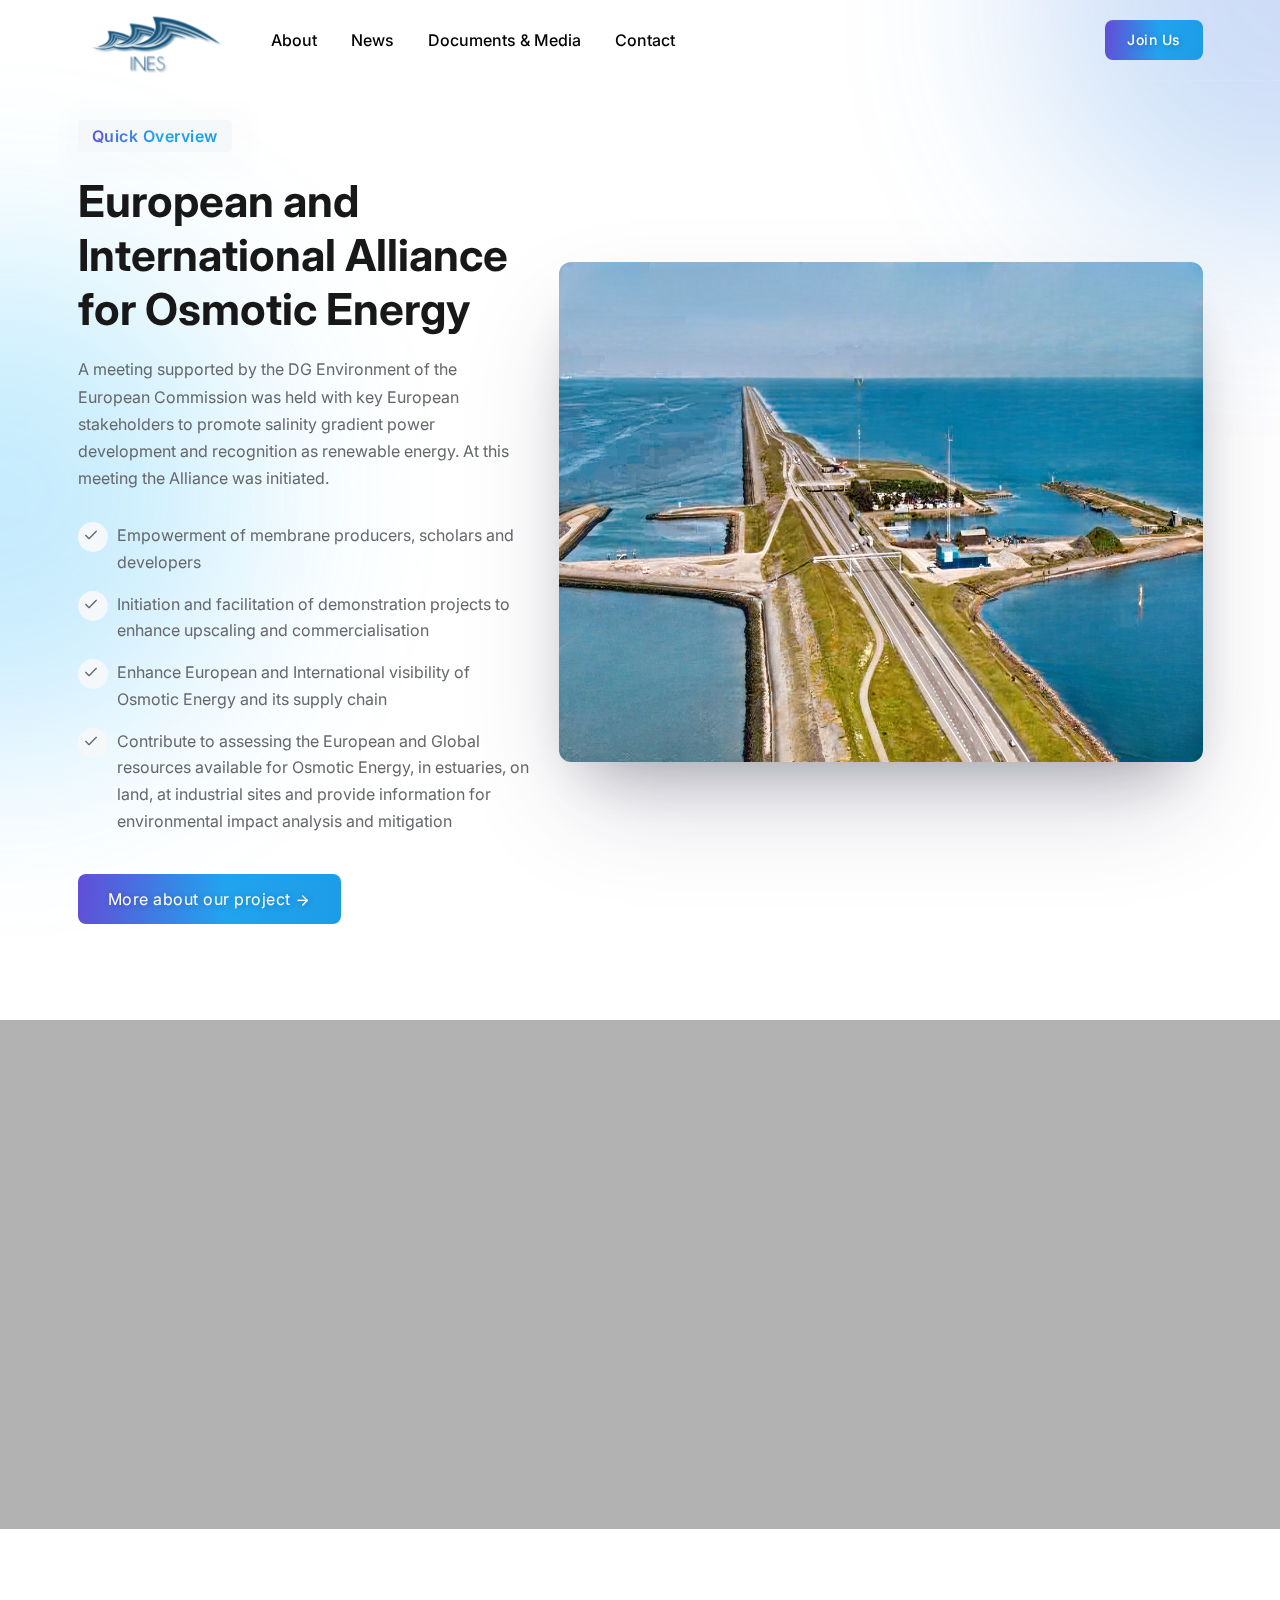
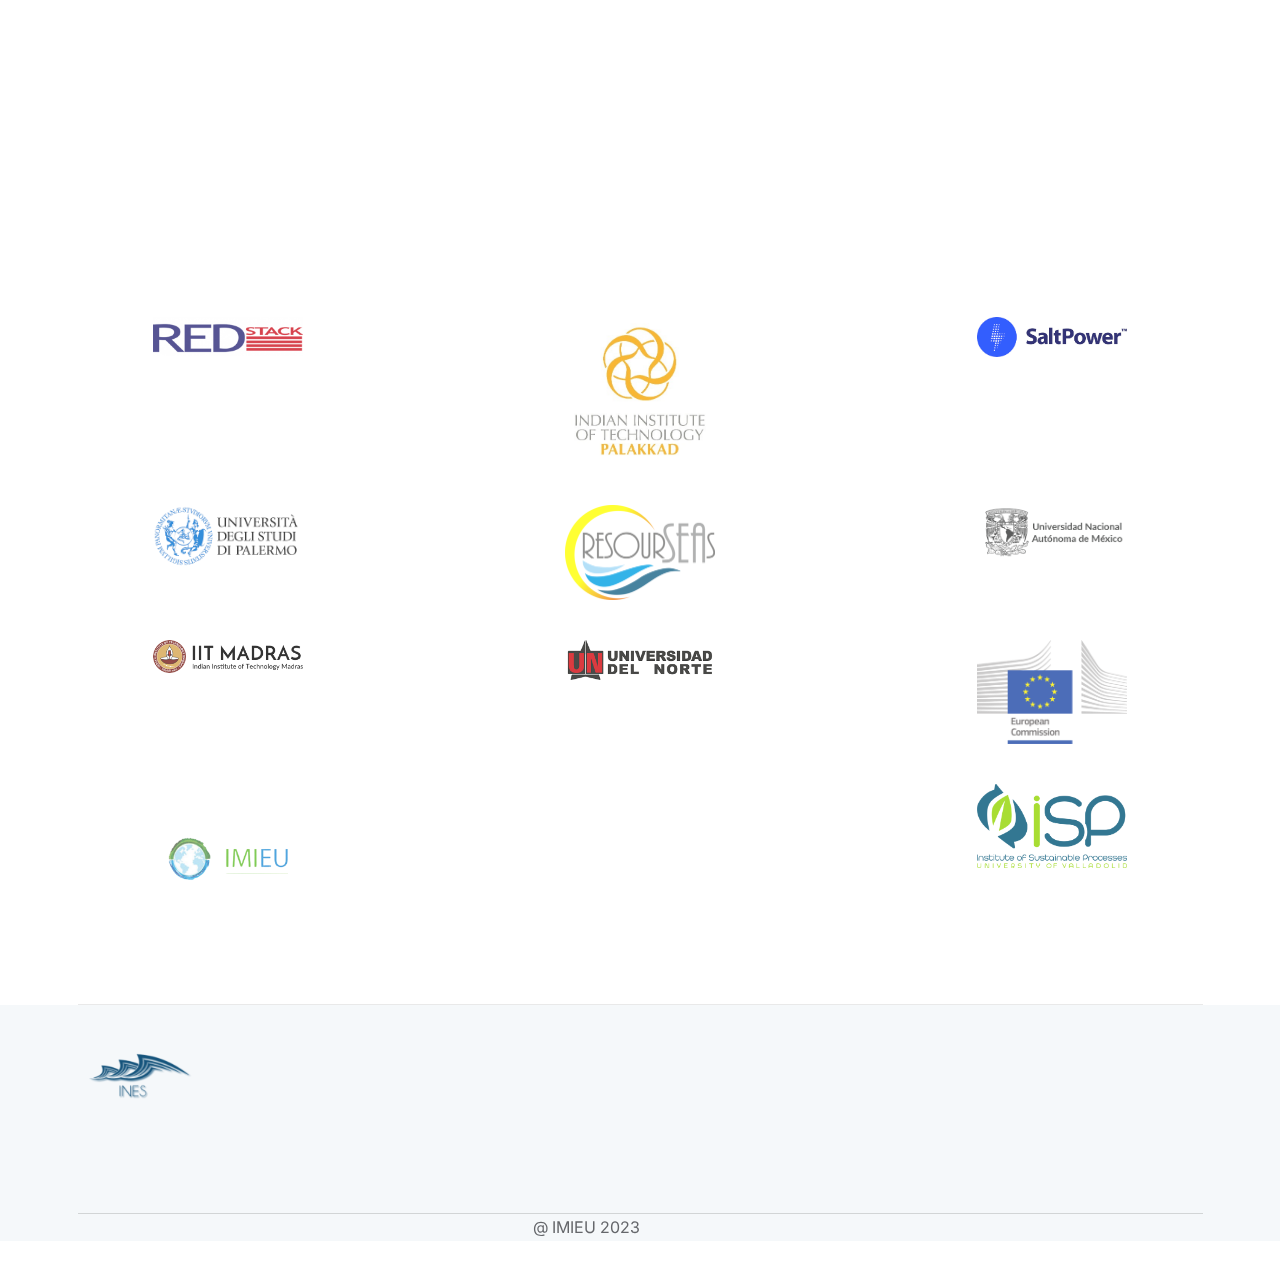
==== commit e3de8c54: "fix: Index news" ====
--- a/index.html
+++ b/index.html
@@ -350,11 +350,41 @@
                   <a
                     target="_blank"
                     rel="noopener"
+                    href="https://www.europeanbiogas.eu/member/the-institute-of-sustainable-processes/"
+                    ><img
+                      class="partner-image"
+                      src="assets/images/brand/08.png"
+                      alt="Logo"
+                  /></a>
+                </li>
+                <li>
+                  <a
+                    target="_blank"
+                    rel="noopener"
+                    href="https://commission.europa.eu/index_en"
+                    ><img
+                      class="partner-image"
+                      src="assets/images/brand/europe.png"
+                      alt="Brand Image"
+                  /></a>
+                </li>
+                <li>
+                  <a target="_blank" rel="noopener" href="https://imieu.eu/"
+                    ><img
+                      class="partner-image"
+                      src="assets/images/brand/imieu.jpg"
+                      alt="Brand Image"
+                  /></a>
+                </li>
+                <li>
+                  <a
+                    target="_blank"
+                    rel="noopener"
                     href="https://www.uninorte.edu.co/"
                     ><img
                       class="partner-image"
-                      src="assets/images/brand/08.png"
-                      alt="Brand Image"
+                      src="assets/images/brand/ISP.png"
+                      alt="ISP Logo"
                   /></a>
                 </li>
               </ul>
@@ -365,29 +395,7 @@
               <ul
                 class="brand-list brand-style-1"
                 style="display: flex; justify-content: center"
-              >
-                <li>
-                  <a
-                    target="_blank"
-                    rel="noopener"
-                    href="https://commission.europa.eu/index_en"
-                    ><img
-                      class="partner-image"
-                      style="margin-top: -35px; width: 90%"
-                      src="assets/images/brand/europe.png"
-                      alt="Brand Image"
-                  /></a>
-                </li>
-                <li>
-                  <a target="_blank" rel="noopener" href="https://imieu.eu/"
-                    ><img
-                      class="partner-image"
-                      style="margin-top: -85px; width: 90%"
-                      src="assets/images/brand/imieu.jpg"
-                      alt="Brand Image"
-                  /></a>
-                </li>
-              </ul>
+              ></ul>
             </div>
           </div>
         </div>
--- a/assets/css/style.css
+++ b/assets/css/style.css
@@ -80,7 +80,7 @@
     Default Styles
 ***************************************/
 /*-- Variables --*/
-@import url("https://fonts.googleapis.com/css2?family=Inter:wght@300;400;500;600;700;800&display=swap");
+@import url('https://fonts.googleapis.com/css2?family=Inter:wght@300;400;500;600;700;800&display=swap');
 :root {
   --color-primary: #059dff;
   --color-primary-rgba: rgb(5, 157, 255);
@@ -151,9 +151,9 @@
   --shadow-lighter: 4px 4px 20px 20px rgba(0, 0, 0, 0.01);
   --transition: 0.3s;
   --transition-transform: transform 0.65s cubic-bezier(0.23, 1, 0.32, 1);
-  --font-primary: "Inter", sans-serif;
-  --secondary-font: "Inter", sans-serif;
-  --font-awesome: "Font Awesome 5 Pro";
+  --font-primary: 'Inter', sans-serif;
+  --secondary-font: 'Inter', sans-serif;
+  --font-awesome: 'Font Awesome 5 Pro';
   --font-size-b1: 16px;
   --font-size-b2: 16px;
   --font-size-b3: 14px;
@@ -262,7 +262,7 @@
 
 pre,
 pre.wp-block-code {
-  font-family: "Courier 10 Pitch", Courier, monospace !important;
+  font-family: 'Courier 10 Pitch', Courier, monospace !important;
   font-size: 15px !important;
   margin: 40px 0 !important;
   overflow: auto;
@@ -380,9 +380,9 @@
 }
 
 button,
-html input[type="button"],
-input[type="reset"],
-input[type="submit"] {
+html input[type='button'],
+input[type='reset'],
+input[type='submit'] {
   -webkit-appearance: button;
   -moz-appearance: button;
   appearance: button;
@@ -394,12 +394,12 @@
   cursor: default;
 }
 
-input[type="checkbox"],
-input[type="radio"] {
+input[type='checkbox'],
+input[type='radio'] {
   padding: 0;
 }
 
-input[type="search"] {
+input[type='search'] {
   -webkit-appearance: textfield;
   -moz-appearance: textfield;
   appearance: textfield;
@@ -408,7 +408,7 @@
   width: 270px;
 }
 
-input[type="search"]::-webkit-search-decoration {
+input[type='search']::-webkit-search-decoration {
   -webkit-appearance: none;
   appearance: none;
 }
@@ -501,7 +501,7 @@
 blockquote:after,
 q:before,
 q:after {
-  content: "";
+  content: '';
   content: none;
 }
 
@@ -817,7 +817,7 @@
 }
 
 var {
-  font-family: "Courier 10 Pitch", Courier, monospace;
+  font-family: 'Courier 10 Pitch', Courier, monospace;
 }
 
 /*---------------------------
@@ -847,7 +847,7 @@
 }
 ul.liststyle.bullet li::before {
   position: absolute;
-  content: "";
+  content: '';
   width: 6px;
   height: 6px;
   border-radius: 100%;
@@ -1295,7 +1295,7 @@
 
 .clearfix:before,
 .clearfix:after {
-  content: " ";
+  content: ' ';
   display: table;
 }
 
@@ -1488,7 +1488,7 @@
   margin-left: 0px;
   margin-right: 0px;
 }
-.row--0 > [class*="col"] {
+.row--0 > [class*='col'] {
   padding-left: 0px;
   padding-right: 0px;
 }
@@ -1497,7 +1497,7 @@
   margin-left: -5px;
   margin-right: -5px;
 }
-.row--5 > [class*="col"] {
+.row--5 > [class*='col'] {
   padding-left: 5px;
   padding-right: 5px;
 }
@@ -1506,7 +1506,7 @@
   margin-left: -10px;
   margin-right: -10px;
 }
-.row--10 > [class*="col"] {
+.row--10 > [class*='col'] {
   padding-left: 10px;
   padding-right: 10px;
 }
@@ -1515,7 +1515,7 @@
   margin-left: -15px;
   margin-right: -15px;
 }
-.row--15 > [class*="col"] {
+.row--15 > [class*='col'] {
   padding-left: 15px;
   padding-right: 15px;
 }
@@ -1548,35 +1548,35 @@
     margin-right: -15px !important;
   }
 }
-.row--20 > [class*="col"],
-.row--20 > [class*="col-"] {
+.row--20 > [class*='col'],
+.row--20 > [class*='col-'] {
   padding-left: 20px;
   padding-right: 20px;
 }
 @media only screen and (min-width: 1200px) and (max-width: 1599px) {
-  .row--20 > [class*="col"],
-  .row--20 > [class*="col-"] {
+  .row--20 > [class*='col'],
+  .row--20 > [class*='col-'] {
     padding-left: 15px;
     padding-right: 15px;
   }
 }
 @media only screen and (min-width: 992px) and (max-width: 1199px) {
-  .row--20 > [class*="col"],
-  .row--20 > [class*="col-"] {
+  .row--20 > [class*='col'],
+  .row--20 > [class*='col-'] {
     padding-left: 15px;
     padding-right: 15px;
   }
 }
 @media only screen and (min-width: 768px) and (max-width: 991px) {
-  .row--20 > [class*="col"],
-  .row--20 > [class*="col-"] {
+  .row--20 > [class*='col'],
+  .row--20 > [class*='col-'] {
     padding-left: 15px !important;
     padding-right: 15px !important;
   }
 }
 @media only screen and (max-width: 767px) {
-  .row--20 > [class*="col"],
-  .row--20 > [class*="col-"] {
+  .row--20 > [class*='col'],
+  .row--20 > [class*='col-'] {
     padding-left: 15px !important;
     padding-right: 15px !important;
   }
@@ -1610,35 +1610,35 @@
     margin-right: -15px !important;
   }
 }
-.row--25 > [class*="col"],
-.row--25 > [class*="col-"] {
+.row--25 > [class*='col'],
+.row--25 > [class*='col-'] {
   padding-left: 25px;
   padding-right: 25px;
 }
 @media only screen and (min-width: 1200px) and (max-width: 1599px) {
-  .row--25 > [class*="col"],
-  .row--25 > [class*="col-"] {
+  .row--25 > [class*='col'],
+  .row--25 > [class*='col-'] {
     padding-left: 15px;
     padding-right: 15px;
   }
 }
 @media only screen and (min-width: 992px) and (max-width: 1199px) {
-  .row--25 > [class*="col"],
-  .row--25 > [class*="col-"] {
+  .row--25 > [class*='col'],
+  .row--25 > [class*='col-'] {
     padding-left: 15px;
     padding-right: 15px;
   }
 }
 @media only screen and (min-width: 768px) and (max-width: 991px) {
-  .row--25 > [class*="col"],
-  .row--25 > [class*="col-"] {
+  .row--25 > [class*='col'],
+  .row--25 > [class*='col-'] {
     padding-left: 15px !important;
     padding-right: 15px !important;
   }
 }
 @media only screen and (max-width: 767px) {
-  .row--25 > [class*="col"],
-  .row--25 > [class*="col-"] {
+  .row--25 > [class*='col'],
+  .row--25 > [class*='col-'] {
     padding-left: 15px !important;
     padding-right: 15px !important;
   }
@@ -1672,35 +1672,35 @@
     margin-right: -15px !important;
   }
 }
-.row--30 > [class*="col"],
-.row--30 > [class*="col-"] {
+.row--30 > [class*='col'],
+.row--30 > [class*='col-'] {
   padding-left: 30px;
   padding-right: 30px;
 }
 @media only screen and (min-width: 1200px) and (max-width: 1599px) {
-  .row--30 > [class*="col"],
-  .row--30 > [class*="col-"] {
+  .row--30 > [class*='col'],
+  .row--30 > [class*='col-'] {
     padding-left: 15px;
     padding-right: 15px;
   }
 }
 @media only screen and (min-width: 992px) and (max-width: 1199px) {
-  .row--30 > [class*="col"],
-  .row--30 > [class*="col-"] {
+  .row--30 > [class*='col'],
+  .row--30 > [class*='col-'] {
     padding-left: 15px;
     padding-right: 15px;
   }
 }
 @media only screen and (min-width: 768px) and (max-width: 991px) {
-  .row--30 > [class*="col"],
-  .row--30 > [class*="col-"] {
+  .row--30 > [class*='col'],
+  .row--30 > [class*='col-'] {
     padding-left: 15px !important;
     padding-right: 15px !important;
   }
 }
 @media only screen and (max-width: 767px) {
-  .row--30 > [class*="col"],
-  .row--30 > [class*="col-"] {
+  .row--30 > [class*='col'],
+  .row--30 > [class*='col-'] {
     padding-left: 15px !important;
     padding-right: 15px !important;
   }
@@ -1734,35 +1734,35 @@
     margin-right: -15px !important;
   }
 }
-.row--45 > [class*="col"],
-.row--45 > [class*="col-"] {
+.row--45 > [class*='col'],
+.row--45 > [class*='col-'] {
   padding-left: 45px;
   padding-right: 45px;
 }
 @media only screen and (min-width: 1200px) and (max-width: 1599px) {
-  .row--45 > [class*="col"],
-  .row--45 > [class*="col-"] {
+  .row--45 > [class*='col'],
+  .row--45 > [class*='col-'] {
     padding-left: 15px;
     padding-right: 15px;
   }
 }
 @media only screen and (min-width: 992px) and (max-width: 1199px) {
-  .row--45 > [class*="col"],
-  .row--45 > [class*="col-"] {
+  .row--45 > [class*='col'],
+  .row--45 > [class*='col-'] {
     padding-left: 15px;
     padding-right: 15px;
   }
 }
 @media only screen and (min-width: 768px) and (max-width: 991px) {
-  .row--45 > [class*="col"],
-  .row--45 > [class*="col-"] {
+  .row--45 > [class*='col'],
+  .row--45 > [class*='col-'] {
     padding-left: 15px !important;
     padding-right: 15px !important;
   }
 }
 @media only screen and (max-width: 767px) {
-  .row--45 > [class*="col"],
-  .row--45 > [class*="col-"] {
+  .row--45 > [class*='col'],
+  .row--45 > [class*='col-'] {
     padding-left: 15px !important;
     padding-right: 15px !important;
   }
@@ -1796,35 +1796,35 @@
     margin-right: -15px !important;
   }
 }
-.row--40 > [class*="col"],
-.row--40 > [class*="col-"] {
+.row--40 > [class*='col'],
+.row--40 > [class*='col-'] {
   padding-left: 40px;
   padding-right: 40px;
 }
 @media only screen and (min-width: 1200px) and (max-width: 1599px) {
-  .row--40 > [class*="col"],
-  .row--40 > [class*="col-"] {
+  .row--40 > [class*='col'],
+  .row--40 > [class*='col-'] {
     padding-left: 15px;
     padding-right: 15px;
   }
 }
 @media only screen and (min-width: 992px) and (max-width: 1199px) {
-  .row--40 > [class*="col"],
-  .row--40 > [class*="col-"] {
+  .row--40 > [class*='col'],
+  .row--40 > [class*='col-'] {
     padding-left: 15px;
     padding-right: 15px;
   }
 }
 @media only screen and (min-width: 768px) and (max-width: 991px) {
-  .row--40 > [class*="col"],
-  .row--40 > [class*="col-"] {
+  .row--40 > [class*='col'],
+  .row--40 > [class*='col-'] {
     padding-left: 15px !important;
     padding-right: 15px !important;
   }
 }
 @media only screen and (max-width: 767px) {
-  .row--40 > [class*="col"],
-  .row--40 > [class*="col-"] {
+  .row--40 > [class*='col'],
+  .row--40 > [class*='col-'] {
     padding-left: 15px !important;
     padding-right: 15px !important;
   }
@@ -1858,35 +1858,35 @@
     margin-right: -15px !important;
   }
 }
-.row--60 > [class*="col"],
-.row--60 > [class*="col-"] {
+.row--60 > [class*='col'],
+.row--60 > [class*='col-'] {
   padding-left: 60px;
   padding-right: 60px;
 }
 @media only screen and (min-width: 1200px) and (max-width: 1599px) {
-  .row--60 > [class*="col"],
-  .row--60 > [class*="col-"] {
+  .row--60 > [class*='col'],
+  .row--60 > [class*='col-'] {
     padding-left: 15px;
     padding-right: 15px;
   }
 }
 @media only screen and (min-width: 992px) and (max-width: 1199px) {
-  .row--60 > [class*="col"],
-  .row--60 > [class*="col-"] {
+  .row--60 > [class*='col'],
+  .row--60 > [class*='col-'] {
     padding-left: 15px;
     padding-right: 15px;
   }
 }
 @media only screen and (min-width: 768px) and (max-width: 991px) {
-  .row--60 > [class*="col"],
-  .row--60 > [class*="col-"] {
+  .row--60 > [class*='col'],
+  .row--60 > [class*='col-'] {
     padding-left: 15px !important;
     padding-right: 15px !important;
   }
 }
 @media only screen and (max-width: 767px) {
-  .row--60 > [class*="col"],
-  .row--60 > [class*="col-"] {
+  .row--60 > [class*='col'],
+  .row--60 > [class*='col-'] {
     padding-left: 15px !important;
     padding-right: 15px !important;
   }
@@ -1898,25 +1898,25 @@
 input:-moz-placeholder,
 textarea:-moz-placeholder {
   opacity: 1;
-  -ms-filter: "progid:DXImageTransform.Microsoft.Alpha(Opacity=100)";
+  -ms-filter: 'progid:DXImageTransform.Microsoft.Alpha(Opacity=100)';
 }
 
 input::-webkit-input-placeholder,
 textarea::-webkit-input-placeholder {
   opacity: 1;
-  -ms-filter: "progid:DXImageTransform.Microsoft.Alpha(Opacity=100)";
+  -ms-filter: 'progid:DXImageTransform.Microsoft.Alpha(Opacity=100)';
 }
 
 input::-moz-placeholder,
 textarea::-moz-placeholder {
   opacity: 1;
-  -ms-filter: "progid:DXImageTransform.Microsoft.Alpha(Opacity=100)";
+  -ms-filter: 'progid:DXImageTransform.Microsoft.Alpha(Opacity=100)';
 }
 
 input:-ms-input-placeholder,
 textarea:-ms-input-placeholder {
   opacity: 1;
-  -ms-filter: "progid:DXImageTransform.Microsoft.Alpha(Opacity=100)";
+  -ms-filter: 'progid:DXImageTransform.Microsoft.Alpha(Opacity=100)';
 }
 
 /*=============================
@@ -1941,7 +1941,7 @@
 [data-overlay]:before,
 [data-black-overlay]:before,
 [data-white-overlay]:before {
-  content: "";
+  content: '';
   position: absolute;
   left: 0;
   top: 0;
@@ -1958,63 +1958,63 @@
   background-color: #ffffff;
 }
 
-[data-overlay="1"]:before,
-[data-black-overlay="1"]:before,
-[data-white-overlay="1"]:before {
+[data-overlay='1']:before,
+[data-black-overlay='1']:before,
+[data-white-overlay='1']:before {
   opacity: 0.1;
 }
 
-[data-overlay="2"]:before,
-[data-black-overlay="2"]:before,
-[data-white-overlay="2"]:before {
+[data-overlay='2']:before,
+[data-black-overlay='2']:before,
+[data-white-overlay='2']:before {
   opacity: 0.2;
 }
 
-[data-overlay="3"]:before,
-[data-black-overlay="3"]:before,
-[data-white-overlay="3"]:before {
+[data-overlay='3']:before,
+[data-black-overlay='3']:before,
+[data-white-overlay='3']:before {
   opacity: 0.3;
 }
 
-[data-overlay="4"]:before,
-[data-black-overlay="4"]:before,
-[data-white-overlay="4"]:before {
+[data-overlay='4']:before,
+[data-black-overlay='4']:before,
+[data-white-overlay='4']:before {
   opacity: 0.4;
 }
 
-[data-overlay="5"]:before,
-[data-black-overlay="5"]:before,
-[data-white-overlay="5"]:before {
+[data-overlay='5']:before,
+[data-black-overlay='5']:before,
+[data-white-overlay='5']:before {
   opacity: 0.5;
 }
 
-[data-overlay="6"]:before,
-[data-black-overlay="6"]:before,
-[data-white-overlay="6"]:before {
+[data-overlay='6']:before,
+[data-black-overlay='6']:before,
+[data-white-overlay='6']:before {
   opacity: 0.6;
 }
 
-[data-overlay="7"]:before,
-[data-black-overlay="7"]:before,
-[data-white-overlay="7"]:before {
+[data-overlay='7']:before,
+[data-black-overlay='7']:before,
+[data-white-overlay='7']:before {
   opacity: 0.7;
 }
 
-[data-overlay="8"]:before,
-[data-black-overlay="8"]:before,
-[data-white-overlay="8"]:before {
+[data-overlay='8']:before,
+[data-black-overlay='8']:before,
+[data-white-overlay='8']:before {
   opacity: 0.8;
 }
 
-[data-overlay="9"]:before,
-[data-black-overlay="9"]:before,
-[data-white-overlay="9"]:before {
+[data-overlay='9']:before,
+[data-black-overlay='9']:before,
+[data-white-overlay='9']:before {
   opacity: 0.9;
 }
 
-[data-overlay="10"]:before,
-[data-black-overlay="10"]:before,
-[data-white-overlay="10"]:before {
+[data-overlay='10']:before,
+[data-black-overlay='10']:before,
+[data-white-overlay='10']:before {
   opacity: 1;
 }
 
@@ -2055,7 +2055,7 @@
   left: 0;
   bottom: 0;
   background: rgba(0, 2, 72, 0.1);
-  content: "";
+  content: '';
   position: absolute;
   z-index: -1;
   transform-style: preserve-3d;
@@ -2065,7 +2065,7 @@
 #scrollUp::after {
   background: #ffffff;
   position: absolute;
-  content: "";
+  content: '';
   top: 0;
   bottom: 0;
   left: 0;
@@ -2102,7 +2102,7 @@
   border-width: 0 5px 7px 5px;
   border-color: transparent transparent var(--color-primary) transparent;
   position: absolute;
-  content: "";
+  content: '';
   left: 50%;
   top: 21%;
   transform: translateX(-50%);
@@ -8026,9 +8026,9 @@
 
 /* ========= Forms Styles ========= */
 button,
-[type="button"],
-[type="reset"],
-[type="submit"] {
+[type='button'],
+[type='reset'],
+[type='submit'] {
   -webkit-appearance: button;
 }
 
@@ -8062,11 +8062,11 @@
   padding-right: 30px;
 }
 
-input[type="text"],
-input[type="password"],
-input[type="email"],
-input[type="number"],
-input[type="tel"],
+input[type='text'],
+input[type='password'],
+input[type='email'],
+input[type='number'],
+input[type='tel'],
 textarea {
   font-size: 16px;
   font-weight: 400;
@@ -8082,233 +8082,233 @@
   color: var(--color-body);
   /* -- Placeholder -- */
 }
-input[type="text"]::placeholder,
-input[type="password"]::placeholder,
-input[type="email"]::placeholder,
-input[type="number"]::placeholder,
-input[type="tel"]::placeholder,
+input[type='text']::placeholder,
+input[type='password']::placeholder,
+input[type='email']::placeholder,
+input[type='number']::placeholder,
+input[type='tel']::placeholder,
 textarea::placeholder {
   color: var(--body-color);
   /* Firefox */
   opacity: 1;
 }
-input[type="text"]:-ms-input-placeholder,
-input[type="password"]:-ms-input-placeholder,
-input[type="email"]:-ms-input-placeholder,
-input[type="number"]:-ms-input-placeholder,
-input[type="tel"]:-ms-input-placeholder,
+input[type='text']:-ms-input-placeholder,
+input[type='password']:-ms-input-placeholder,
+input[type='email']:-ms-input-placeholder,
+input[type='number']:-ms-input-placeholder,
+input[type='tel']:-ms-input-placeholder,
 textarea:-ms-input-placeholder {
   /* Internet Explorer 10-11 */
   color: var(--body-color);
   opacity: 1;
 }
-input[type="text"]::-ms-input-placeholder,
-input[type="password"]::-ms-input-placeholder,
-input[type="email"]::-ms-input-placeholder,
-input[type="number"]::-ms-input-placeholder,
-input[type="tel"]::-ms-input-placeholder,
+input[type='text']::-ms-input-placeholder,
+input[type='password']::-ms-input-placeholder,
+input[type='email']::-ms-input-placeholder,
+input[type='number']::-ms-input-placeholder,
+input[type='tel']::-ms-input-placeholder,
 textarea::-ms-input-placeholder {
   /* Microsoft Edge */
   color: var(--body-color);
   opacity: 1;
 }
-input[type="text"].p-holder__active,
-.input-active input[type="text"],
-input[type="text"].input-active,
-input[type="password"].p-holder__active,
-.input-active input[type="password"],
-input[type="password"].input-active,
-input[type="email"].p-holder__active,
-.input-active input[type="email"],
-input[type="email"].input-active,
-input[type="number"].p-holder__active,
-.input-active input[type="number"],
-input[type="number"].input-active,
-input[type="tel"].p-holder__active,
-.input-active input[type="tel"],
-input[type="tel"].input-active,
+input[type='text'].p-holder__active,
+.input-active input[type='text'],
+input[type='text'].input-active,
+input[type='password'].p-holder__active,
+.input-active input[type='password'],
+input[type='password'].input-active,
+input[type='email'].p-holder__active,
+.input-active input[type='email'],
+input[type='email'].input-active,
+input[type='number'].p-holder__active,
+.input-active input[type='number'],
+input[type='number'].input-active,
+input[type='tel'].p-holder__active,
+.input-active input[type='tel'],
+input[type='tel'].input-active,
 textarea.p-holder__active,
 textarea.input-active {
   border-color: var(--color-primary);
   /* -- Placeholder -- */
 }
-input[type="text"].p-holder__active::placeholder,
-.input-active input[type="text"]::placeholder,
-input[type="text"].input-active::placeholder,
-input[type="password"].p-holder__active::placeholder,
-.input-active input[type="password"]::placeholder,
-input[type="password"].input-active::placeholder,
-input[type="email"].p-holder__active::placeholder,
-.input-active input[type="email"]::placeholder,
-input[type="email"].input-active::placeholder,
-input[type="number"].p-holder__active::placeholder,
-.input-active input[type="number"]::placeholder,
-input[type="number"].input-active::placeholder,
-input[type="tel"].p-holder__active::placeholder,
-.input-active input[type="tel"]::placeholder,
-input[type="tel"].input-active::placeholder,
+input[type='text'].p-holder__active::placeholder,
+.input-active input[type='text']::placeholder,
+input[type='text'].input-active::placeholder,
+input[type='password'].p-holder__active::placeholder,
+.input-active input[type='password']::placeholder,
+input[type='password'].input-active::placeholder,
+input[type='email'].p-holder__active::placeholder,
+.input-active input[type='email']::placeholder,
+input[type='email'].input-active::placeholder,
+input[type='number'].p-holder__active::placeholder,
+.input-active input[type='number']::placeholder,
+input[type='number'].input-active::placeholder,
+input[type='tel'].p-holder__active::placeholder,
+.input-active input[type='tel']::placeholder,
+input[type='tel'].input-active::placeholder,
 textarea.p-holder__active::placeholder,
 textarea.input-active::placeholder {
   color: var(--color-primary);
   /* Firefox */
   opacity: 1;
 }
-input[type="text"].p-holder__active:-ms-input-placeholder,
-.input-active input[type="text"]:-ms-input-placeholder,
-input[type="text"].input-active:-ms-input-placeholder,
-input[type="password"].p-holder__active:-ms-input-placeholder,
-.input-active input[type="password"]:-ms-input-placeholder,
-input[type="password"].input-active:-ms-input-placeholder,
-input[type="email"].p-holder__active:-ms-input-placeholder,
-.input-active input[type="email"]:-ms-input-placeholder,
-input[type="email"].input-active:-ms-input-placeholder,
-input[type="number"].p-holder__active:-ms-input-placeholder,
-.input-active input[type="number"]:-ms-input-placeholder,
-input[type="number"].input-active:-ms-input-placeholder,
-input[type="tel"].p-holder__active:-ms-input-placeholder,
-.input-active input[type="tel"]:-ms-input-placeholder,
-input[type="tel"].input-active:-ms-input-placeholder,
+input[type='text'].p-holder__active:-ms-input-placeholder,
+.input-active input[type='text']:-ms-input-placeholder,
+input[type='text'].input-active:-ms-input-placeholder,
+input[type='password'].p-holder__active:-ms-input-placeholder,
+.input-active input[type='password']:-ms-input-placeholder,
+input[type='password'].input-active:-ms-input-placeholder,
+input[type='email'].p-holder__active:-ms-input-placeholder,
+.input-active input[type='email']:-ms-input-placeholder,
+input[type='email'].input-active:-ms-input-placeholder,
+input[type='number'].p-holder__active:-ms-input-placeholder,
+.input-active input[type='number']:-ms-input-placeholder,
+input[type='number'].input-active:-ms-input-placeholder,
+input[type='tel'].p-holder__active:-ms-input-placeholder,
+.input-active input[type='tel']:-ms-input-placeholder,
+input[type='tel'].input-active:-ms-input-placeholder,
 textarea.p-holder__active:-ms-input-placeholder,
 textarea.input-active:-ms-input-placeholder {
   /* Internet Explorer 10-11 */
   color: var(--color-primary);
 }
-input[type="text"].p-holder__active::-ms-input-placeholder,
-.input-active input[type="text"]::-ms-input-placeholder,
-input[type="text"].input-active::-ms-input-placeholder,
-input[type="password"].p-holder__active::-ms-input-placeholder,
-.input-active input[type="password"]::-ms-input-placeholder,
-input[type="password"].input-active::-ms-input-placeholder,
-input[type="email"].p-holder__active::-ms-input-placeholder,
-.input-active input[type="email"]::-ms-input-placeholder,
-input[type="email"].input-active::-ms-input-placeholder,
-input[type="number"].p-holder__active::-ms-input-placeholder,
-.input-active input[type="number"]::-ms-input-placeholder,
-input[type="number"].input-active::-ms-input-placeholder,
-input[type="tel"].p-holder__active::-ms-input-placeholder,
-.input-active input[type="tel"]::-ms-input-placeholder,
-input[type="tel"].input-active::-ms-input-placeholder,
+input[type='text'].p-holder__active::-ms-input-placeholder,
+.input-active input[type='text']::-ms-input-placeholder,
+input[type='text'].input-active::-ms-input-placeholder,
+input[type='password'].p-holder__active::-ms-input-placeholder,
+.input-active input[type='password']::-ms-input-placeholder,
+input[type='password'].input-active::-ms-input-placeholder,
+input[type='email'].p-holder__active::-ms-input-placeholder,
+.input-active input[type='email']::-ms-input-placeholder,
+input[type='email'].input-active::-ms-input-placeholder,
+input[type='number'].p-holder__active::-ms-input-placeholder,
+.input-active input[type='number']::-ms-input-placeholder,
+input[type='number'].input-active::-ms-input-placeholder,
+input[type='tel'].p-holder__active::-ms-input-placeholder,
+.input-active input[type='tel']::-ms-input-placeholder,
+input[type='tel'].input-active::-ms-input-placeholder,
 textarea.p-holder__active::-ms-input-placeholder,
 textarea.input-active::-ms-input-placeholder {
   /* Microsoft Edge */
   color: var(--color-primary);
 }
-input[type="text"].p-holder__error,
-.input-error input[type="text"],
-input[type="text"].input-error,
-input[type="password"].p-holder__error,
-.input-error input[type="password"],
-input[type="password"].input-error,
-input[type="email"].p-holder__error,
-.input-error input[type="email"],
-input[type="email"].input-error,
-input[type="number"].p-holder__error,
-.input-error input[type="number"],
-input[type="number"].input-error,
-input[type="tel"].p-holder__error,
-.input-error input[type="tel"],
-input[type="tel"].input-error,
+input[type='text'].p-holder__error,
+.input-error input[type='text'],
+input[type='text'].input-error,
+input[type='password'].p-holder__error,
+.input-error input[type='password'],
+input[type='password'].input-error,
+input[type='email'].p-holder__error,
+.input-error input[type='email'],
+input[type='email'].input-error,
+input[type='number'].p-holder__error,
+.input-error input[type='number'],
+input[type='number'].input-error,
+input[type='tel'].p-holder__error,
+.input-error input[type='tel'],
+input[type='tel'].input-error,
 textarea.p-holder__error,
 textarea.input-error {
   border-color: #f4282d;
   /* -- Placeholder -- */
 }
-input[type="text"].p-holder__error::placeholder,
-.input-error input[type="text"]::placeholder,
-input[type="text"].input-error::placeholder,
-input[type="password"].p-holder__error::placeholder,
-.input-error input[type="password"]::placeholder,
-input[type="password"].input-error::placeholder,
-input[type="email"].p-holder__error::placeholder,
-.input-error input[type="email"]::placeholder,
-input[type="email"].input-error::placeholder,
-input[type="number"].p-holder__error::placeholder,
-.input-error input[type="number"]::placeholder,
-input[type="number"].input-error::placeholder,
-input[type="tel"].p-holder__error::placeholder,
-.input-error input[type="tel"]::placeholder,
-input[type="tel"].input-error::placeholder,
+input[type='text'].p-holder__error::placeholder,
+.input-error input[type='text']::placeholder,
+input[type='text'].input-error::placeholder,
+input[type='password'].p-holder__error::placeholder,
+.input-error input[type='password']::placeholder,
+input[type='password'].input-error::placeholder,
+input[type='email'].p-holder__error::placeholder,
+.input-error input[type='email']::placeholder,
+input[type='email'].input-error::placeholder,
+input[type='number'].p-holder__error::placeholder,
+.input-error input[type='number']::placeholder,
+input[type='number'].input-error::placeholder,
+input[type='tel'].p-holder__error::placeholder,
+.input-error input[type='tel']::placeholder,
+input[type='tel'].input-error::placeholder,
 textarea.p-holder__error::placeholder,
 textarea.input-error::placeholder {
   color: #f4282d;
   /* Firefox */
   opacity: 1;
 }
-input[type="text"].p-holder__error:-ms-input-placeholder,
-.input-error input[type="text"]:-ms-input-placeholder,
-input[type="text"].input-error:-ms-input-placeholder,
-input[type="password"].p-holder__error:-ms-input-placeholder,
-.input-error input[type="password"]:-ms-input-placeholder,
-input[type="password"].input-error:-ms-input-placeholder,
-input[type="email"].p-holder__error:-ms-input-placeholder,
-.input-error input[type="email"]:-ms-input-placeholder,
-input[type="email"].input-error:-ms-input-placeholder,
-input[type="number"].p-holder__error:-ms-input-placeholder,
-.input-error input[type="number"]:-ms-input-placeholder,
-input[type="number"].input-error:-ms-input-placeholder,
-input[type="tel"].p-holder__error:-ms-input-placeholder,
-.input-error input[type="tel"]:-ms-input-placeholder,
-input[type="tel"].input-error:-ms-input-placeholder,
+input[type='text'].p-holder__error:-ms-input-placeholder,
+.input-error input[type='text']:-ms-input-placeholder,
+input[type='text'].input-error:-ms-input-placeholder,
+input[type='password'].p-holder__error:-ms-input-placeholder,
+.input-error input[type='password']:-ms-input-placeholder,
+input[type='password'].input-error:-ms-input-placeholder,
+input[type='email'].p-holder__error:-ms-input-placeholder,
+.input-error input[type='email']:-ms-input-placeholder,
+input[type='email'].input-error:-ms-input-placeholder,
+input[type='number'].p-holder__error:-ms-input-placeholder,
+.input-error input[type='number']:-ms-input-placeholder,
+input[type='number'].input-error:-ms-input-placeholder,
+input[type='tel'].p-holder__error:-ms-input-placeholder,
+.input-error input[type='tel']:-ms-input-placeholder,
+input[type='tel'].input-error:-ms-input-placeholder,
 textarea.p-holder__error:-ms-input-placeholder,
 textarea.input-error:-ms-input-placeholder {
   /* Internet Explorer 10-11 */
   color: #f4282d;
 }
-input[type="text"].p-holder__error::-ms-input-placeholder,
-.input-error input[type="text"]::-ms-input-placeholder,
-input[type="text"].input-error::-ms-input-placeholder,
-input[type="password"].p-holder__error::-ms-input-placeholder,
-.input-error input[type="password"]::-ms-input-placeholder,
-input[type="password"].input-error::-ms-input-placeholder,
-input[type="email"].p-holder__error::-ms-input-placeholder,
-.input-error input[type="email"]::-ms-input-placeholder,
-input[type="email"].input-error::-ms-input-placeholder,
-input[type="number"].p-holder__error::-ms-input-placeholder,
-.input-error input[type="number"]::-ms-input-placeholder,
-input[type="number"].input-error::-ms-input-placeholder,
-input[type="tel"].p-holder__error::-ms-input-placeholder,
-.input-error input[type="tel"]::-ms-input-placeholder,
-input[type="tel"].input-error::-ms-input-placeholder,
+input[type='text'].p-holder__error::-ms-input-placeholder,
+.input-error input[type='text']::-ms-input-placeholder,
+input[type='text'].input-error::-ms-input-placeholder,
+input[type='password'].p-holder__error::-ms-input-placeholder,
+.input-error input[type='password']::-ms-input-placeholder,
+input[type='password'].input-error::-ms-input-placeholder,
+input[type='email'].p-holder__error::-ms-input-placeholder,
+.input-error input[type='email']::-ms-input-placeholder,
+input[type='email'].input-error::-ms-input-placeholder,
+input[type='number'].p-holder__error::-ms-input-placeholder,
+.input-error input[type='number']::-ms-input-placeholder,
+input[type='number'].input-error::-ms-input-placeholder,
+input[type='tel'].p-holder__error::-ms-input-placeholder,
+.input-error input[type='tel']::-ms-input-placeholder,
+input[type='tel'].input-error::-ms-input-placeholder,
 textarea.p-holder__error::-ms-input-placeholder,
 textarea.input-error::-ms-input-placeholder {
   /* Microsoft Edge */
   color: #f4282d;
 }
-input[type="text"].p-holder__error:focus,
-.input-error input[type="text"]:focus,
-input[type="text"].input-error:focus,
-input[type="password"].p-holder__error:focus,
-.input-error input[type="password"]:focus,
-input[type="password"].input-error:focus,
-input[type="email"].p-holder__error:focus,
-.input-error input[type="email"]:focus,
-input[type="email"].input-error:focus,
-input[type="number"].p-holder__error:focus,
-.input-error input[type="number"]:focus,
-input[type="number"].input-error:focus,
-input[type="tel"].p-holder__error:focus,
-.input-error input[type="tel"]:focus,
-input[type="tel"].input-error:focus,
+input[type='text'].p-holder__error:focus,
+.input-error input[type='text']:focus,
+input[type='text'].input-error:focus,
+input[type='password'].p-holder__error:focus,
+.input-error input[type='password']:focus,
+input[type='password'].input-error:focus,
+input[type='email'].p-holder__error:focus,
+.input-error input[type='email']:focus,
+input[type='email'].input-error:focus,
+input[type='number'].p-holder__error:focus,
+.input-error input[type='number']:focus,
+input[type='number'].input-error:focus,
+input[type='tel'].p-holder__error:focus,
+.input-error input[type='tel']:focus,
+input[type='tel'].input-error:focus,
 textarea.p-holder__error:focus,
 textarea.input-error:focus {
   border-color: #f4282d;
 }
-input[type="text"]:focus,
-input[type="password"]:focus,
-input[type="email"]:focus,
-input[type="number"]:focus,
-input[type="tel"]:focus,
+input[type='text']:focus,
+input[type='password']:focus,
+input[type='email']:focus,
+input[type='number']:focus,
+input[type='tel']:focus,
 textarea:focus {
   border-color: var(--color-primary);
 }
 
-input[type="checkbox"],
-input[type="radio"] {
+input[type='checkbox'],
+input[type='radio'] {
   opacity: 0;
   position: absolute;
 }
-input[type="checkbox"] ~ label,
-input[type="radio"] ~ label {
+input[type='checkbox'] ~ label,
+input[type='radio'] ~ label {
   position: relative;
   font-size: 15px;
   line-height: 25px;
@@ -8318,9 +8318,9 @@
   cursor: pointer;
   margin-bottom: 0;
 }
-input[type="checkbox"] ~ label::before,
-input[type="radio"] ~ label::before {
-  content: " ";
+input[type='checkbox'] ~ label::before,
+input[type='radio'] ~ label::before {
+  content: ' ';
   position: absolute;
   top: 6px;
   left: 0;
@@ -8331,9 +8331,9 @@
   border-radius: 2px;
   transition: all 0.3s;
 }
-input[type="checkbox"] ~ label::after,
-input[type="radio"] ~ label::after {
-  content: " ";
+input[type='checkbox'] ~ label::after,
+input[type='radio'] ~ label::after {
+  content: ' ';
   position: absolute;
   top: 9px;
   left: 2px;
@@ -8347,20 +8347,20 @@
   opacity: 0;
   transition: all 0.3s;
 }
-input[type="checkbox"]:checked ~ label::before,
-input[type="radio"]:checked ~ label::before {
+input[type='checkbox']:checked ~ label::before,
+input[type='radio']:checked ~ label::before {
   background-color: var(--color-primary);
   border-color: var(--color-primary);
 }
-input[type="checkbox"]:checked ~ label::after,
-input[type="radio"]:checked ~ label::after {
+input[type='checkbox']:checked ~ label::after,
+input[type='radio']:checked ~ label::after {
   opacity: 1;
 }
 
-input[type="radio"] ~ label::before {
+input[type='radio'] ~ label::before {
   border-radius: 50%;
 }
-input[type="radio"] ~ label::after {
+input[type='radio'] ~ label::after {
   width: 8px;
   height: 8px;
   left: 3px;
@@ -8393,7 +8393,7 @@
   border-color: var(--color-primary);
 }
 
-input[type="submit"] {
+input[type='submit'] {
   width: auto;
   font-size: 16px;
   letter-spacing: 2px;
@@ -8408,7 +8408,7 @@
   height: 60px;
   margin-top: 30px;
 }
-input[type="submit"]:hover {
+input[type='submit']:hover {
   color: #ffffff;
   -webkit-box-shadow: 0 10px 15px 0 rgba(249, 0, 77, 0.1);
   box-shadow: 0 10px 15px 0 rgba(249, 0, 77, 0.1);
@@ -8458,432 +8458,432 @@
   transition-timing-function: var(--sal-easing, ease);
 }
 
-[data-sal][data-sal-duration="200"] {
+[data-sal][data-sal-duration='200'] {
   transition-duration: 0.2s;
 }
 
-[data-sal][data-sal-duration="250"] {
+[data-sal][data-sal-duration='250'] {
   transition-duration: 0.25s;
 }
 
-[data-sal][data-sal-duration="300"] {
+[data-sal][data-sal-duration='300'] {
   transition-duration: 0.3s;
 }
 
-[data-sal][data-sal-duration="350"] {
+[data-sal][data-sal-duration='350'] {
   transition-duration: 0.35s;
 }
 
-[data-sal][data-sal-duration="400"] {
+[data-sal][data-sal-duration='400'] {
   transition-duration: 0.4s;
 }
 
-[data-sal][data-sal-duration="450"] {
+[data-sal][data-sal-duration='450'] {
   transition-duration: 0.45s;
 }
 
-[data-sal][data-sal-duration="500"] {
+[data-sal][data-sal-duration='500'] {
   transition-duration: 0.5s;
 }
 
-[data-sal][data-sal-duration="550"] {
+[data-sal][data-sal-duration='550'] {
   transition-duration: 0.55s;
 }
 
-[data-sal][data-sal-duration="600"] {
+[data-sal][data-sal-duration='600'] {
   transition-duration: 0.6s;
 }
 
-[data-sal][data-sal-duration="650"] {
+[data-sal][data-sal-duration='650'] {
   transition-duration: 0.65s;
 }
 
-[data-sal][data-sal-duration="700"] {
+[data-sal][data-sal-duration='700'] {
   transition-duration: 0.7s;
 }
 
-[data-sal][data-sal-duration="750"] {
+[data-sal][data-sal-duration='750'] {
   transition-duration: 0.75s;
 }
 
-[data-sal][data-sal-duration="800"] {
+[data-sal][data-sal-duration='800'] {
   transition-duration: 0.8s;
 }
 
-[data-sal][data-sal-duration="850"] {
+[data-sal][data-sal-duration='850'] {
   transition-duration: 0.85s;
 }
 
-[data-sal][data-sal-duration="900"] {
+[data-sal][data-sal-duration='900'] {
   transition-duration: 0.9s;
 }
 
-[data-sal][data-sal-duration="950"] {
+[data-sal][data-sal-duration='950'] {
   transition-duration: 0.95s;
 }
 
-[data-sal][data-sal-duration="1000"] {
+[data-sal][data-sal-duration='1000'] {
   transition-duration: 1s;
 }
 
-[data-sal][data-sal-duration="1050"] {
+[data-sal][data-sal-duration='1050'] {
   transition-duration: 1.05s;
 }
 
-[data-sal][data-sal-duration="1100"] {
+[data-sal][data-sal-duration='1100'] {
   transition-duration: 1.1s;
 }
 
-[data-sal][data-sal-duration="1150"] {
+[data-sal][data-sal-duration='1150'] {
   transition-duration: 1.15s;
 }
 
-[data-sal][data-sal-duration="1200"] {
+[data-sal][data-sal-duration='1200'] {
   transition-duration: 1.2s;
 }
 
-[data-sal][data-sal-duration="1250"] {
+[data-sal][data-sal-duration='1250'] {
   transition-duration: 1.25s;
 }
 
-[data-sal][data-sal-duration="1300"] {
+[data-sal][data-sal-duration='1300'] {
   transition-duration: 1.3s;
 }
 
-[data-sal][data-sal-duration="1350"] {
+[data-sal][data-sal-duration='1350'] {
   transition-duration: 1.35s;
 }
 
-[data-sal][data-sal-duration="1400"] {
+[data-sal][data-sal-duration='1400'] {
   transition-duration: 1.4s;
 }
 
-[data-sal][data-sal-duration="1450"] {
+[data-sal][data-sal-duration='1450'] {
   transition-duration: 1.45s;
 }
 
-[data-sal][data-sal-duration="1500"] {
+[data-sal][data-sal-duration='1500'] {
   transition-duration: 1.5s;
 }
 
-[data-sal][data-sal-duration="1550"] {
+[data-sal][data-sal-duration='1550'] {
   transition-duration: 1.55s;
 }
 
-[data-sal][data-sal-duration="1600"] {
+[data-sal][data-sal-duration='1600'] {
   transition-duration: 1.6s;
 }
 
-[data-sal][data-sal-duration="1650"] {
+[data-sal][data-sal-duration='1650'] {
   transition-duration: 1.65s;
 }
 
-[data-sal][data-sal-duration="1700"] {
+[data-sal][data-sal-duration='1700'] {
   transition-duration: 1.7s;
 }
 
-[data-sal][data-sal-duration="1750"] {
+[data-sal][data-sal-duration='1750'] {
   transition-duration: 1.75s;
 }
 
-[data-sal][data-sal-duration="1800"] {
+[data-sal][data-sal-duration='1800'] {
   transition-duration: 1.8s;
 }
 
-[data-sal][data-sal-duration="1850"] {
+[data-sal][data-sal-duration='1850'] {
   transition-duration: 1.85s;
 }
 
-[data-sal][data-sal-duration="1900"] {
+[data-sal][data-sal-duration='1900'] {
   transition-duration: 1.9s;
 }
 
-[data-sal][data-sal-duration="1950"] {
+[data-sal][data-sal-duration='1950'] {
   transition-duration: 1.95s;
 }
 
-[data-sal][data-sal-duration="2000"] {
+[data-sal][data-sal-duration='2000'] {
   transition-duration: 2s;
 }
 
-[data-sal][data-sal-delay="50"] {
+[data-sal][data-sal-delay='50'] {
   transition-delay: 0.05s;
 }
 
-[data-sal][data-sal-delay="100"] {
+[data-sal][data-sal-delay='100'] {
   transition-delay: 0.1s;
 }
 
-[data-sal][data-sal-delay="150"] {
+[data-sal][data-sal-delay='150'] {
   transition-delay: 0.15s;
 }
 
-[data-sal][data-sal-delay="200"] {
+[data-sal][data-sal-delay='200'] {
   transition-delay: 0.2s;
 }
 
-[data-sal][data-sal-delay="250"] {
+[data-sal][data-sal-delay='250'] {
   transition-delay: 0.25s;
 }
 
-[data-sal][data-sal-delay="300"] {
+[data-sal][data-sal-delay='300'] {
   transition-delay: 0.3s;
 }
 
-[data-sal][data-sal-delay="350"] {
+[data-sal][data-sal-delay='350'] {
   transition-delay: 0.35s;
 }
 
-[data-sal][data-sal-delay="400"] {
+[data-sal][data-sal-delay='400'] {
   transition-delay: 0.4s;
 }
 
-[data-sal][data-sal-delay="450"] {
+[data-sal][data-sal-delay='450'] {
   transition-delay: 0.45s;
 }
 
-[data-sal][data-sal-delay="500"] {
+[data-sal][data-sal-delay='500'] {
   transition-delay: 0.5s;
 }
 
-[data-sal][data-sal-delay="550"] {
+[data-sal][data-sal-delay='550'] {
   transition-delay: 0.55s;
 }
 
-[data-sal][data-sal-delay="600"] {
+[data-sal][data-sal-delay='600'] {
   transition-delay: 0.6s;
 }
 
-[data-sal][data-sal-delay="650"] {
+[data-sal][data-sal-delay='650'] {
   transition-delay: 0.65s;
 }
 
-[data-sal][data-sal-delay="700"] {
+[data-sal][data-sal-delay='700'] {
   transition-delay: 0.7s;
 }
 
-[data-sal][data-sal-delay="750"] {
+[data-sal][data-sal-delay='750'] {
   transition-delay: 0.75s;
 }
 
-[data-sal][data-sal-delay="800"] {
+[data-sal][data-sal-delay='800'] {
   transition-delay: 0.8s;
 }
 
-[data-sal][data-sal-delay="850"] {
+[data-sal][data-sal-delay='850'] {
   transition-delay: 0.85s;
 }
 
-[data-sal][data-sal-delay="900"] {
+[data-sal][data-sal-delay='900'] {
   transition-delay: 0.9s;
 }
 
-[data-sal][data-sal-delay="950"] {
+[data-sal][data-sal-delay='950'] {
   transition-delay: 0.95s;
 }
 
-[data-sal][data-sal-delay="1000"] {
+[data-sal][data-sal-delay='1000'] {
   transition-delay: 1s;
 }
 
-[data-sal][data-sal-easing="linear"] {
+[data-sal][data-sal-easing='linear'] {
   transition-timing-function: linear;
 }
 
-[data-sal][data-sal-easing="ease"] {
+[data-sal][data-sal-easing='ease'] {
   transition-timing-function: ease;
 }
 
-[data-sal][data-sal-easing="ease-in"] {
+[data-sal][data-sal-easing='ease-in'] {
   transition-timing-function: ease-in;
 }
 
-[data-sal][data-sal-easing="ease-out"] {
+[data-sal][data-sal-easing='ease-out'] {
   transition-timing-function: ease-out;
 }
 
-[data-sal][data-sal-easing="ease-in-out"] {
+[data-sal][data-sal-easing='ease-in-out'] {
   transition-timing-function: ease-in-out;
 }
 
-[data-sal][data-sal-easing="ease-in-cubic"] {
+[data-sal][data-sal-easing='ease-in-cubic'] {
   transition-timing-function: cubic-bezier(0.55, 0.055, 0.675, 0.19);
 }
 
-[data-sal][data-sal-easing="ease-out-cubic"] {
+[data-sal][data-sal-easing='ease-out-cubic'] {
   transition-timing-function: cubic-bezier(0.215, 0.61, 0.355, 1);
 }
 
-[data-sal][data-sal-easing="ease-in-out-cubic"] {
+[data-sal][data-sal-easing='ease-in-out-cubic'] {
   transition-timing-function: cubic-bezier(0.645, 0.045, 0.355, 1);
 }
 
-[data-sal][data-sal-easing="ease-in-circ"] {
+[data-sal][data-sal-easing='ease-in-circ'] {
   transition-timing-function: cubic-bezier(0.6, 0.04, 0.98, 0.335);
 }
 
-[data-sal][data-sal-easing="ease-out-circ"] {
+[data-sal][data-sal-easing='ease-out-circ'] {
   transition-timing-function: cubic-bezier(0.075, 0.82, 0.165, 1);
 }
 
-[data-sal][data-sal-easing="ease-in-out-circ"] {
+[data-sal][data-sal-easing='ease-in-out-circ'] {
   transition-timing-function: cubic-bezier(0.785, 0.135, 0.15, 0.86);
 }
 
-[data-sal][data-sal-easing="ease-in-expo"] {
+[data-sal][data-sal-easing='ease-in-expo'] {
   transition-timing-function: cubic-bezier(0.95, 0.05, 0.795, 0.035);
 }
 
-[data-sal][data-sal-easing="ease-out-expo"] {
+[data-sal][data-sal-easing='ease-out-expo'] {
   transition-timing-function: cubic-bezier(0.19, 1, 0.22, 1);
 }
 
-[data-sal][data-sal-easing="ease-in-out-expo"] {
+[data-sal][data-sal-easing='ease-in-out-expo'] {
   transition-timing-function: cubic-bezier(1, 0, 0, 1);
 }
 
-[data-sal][data-sal-easing="ease-in-quad"] {
+[data-sal][data-sal-easing='ease-in-quad'] {
   transition-timing-function: cubic-bezier(0.55, 0.085, 0.68, 0.53);
 }
 
-[data-sal][data-sal-easing="ease-out-quad"] {
+[data-sal][data-sal-easing='ease-out-quad'] {
   transition-timing-function: cubic-bezier(0.25, 0.46, 0.45, 0.94);
 }
 
-[data-sal][data-sal-easing="ease-in-out-quad"] {
+[data-sal][data-sal-easing='ease-in-out-quad'] {
   transition-timing-function: cubic-bezier(0.455, 0.03, 0.515, 0.955);
 }
 
-[data-sal][data-sal-easing="ease-in-quart"] {
+[data-sal][data-sal-easing='ease-in-quart'] {
   transition-timing-function: cubic-bezier(0.895, 0.03, 0.685, 0.22);
 }
 
-[data-sal][data-sal-easing="ease-out-quart"] {
+[data-sal][data-sal-easing='ease-out-quart'] {
   transition-timing-function: cubic-bezier(0.165, 0.84, 0.44, 1);
 }
 
-[data-sal][data-sal-easing="ease-in-out-quart"] {
+[data-sal][data-sal-easing='ease-in-out-quart'] {
   transition-timing-function: cubic-bezier(0.77, 0, 0.175, 1);
 }
 
-[data-sal][data-sal-easing="ease-in-quint"] {
+[data-sal][data-sal-easing='ease-in-quint'] {
   transition-timing-function: cubic-bezier(0.755, 0.05, 0.855, 0.06);
 }
 
-[data-sal][data-sal-easing="ease-out-quint"] {
+[data-sal][data-sal-easing='ease-out-quint'] {
   transition-timing-function: cubic-bezier(0.23, 1, 0.32, 1);
 }
 
-[data-sal][data-sal-easing="ease-in-out-quint"] {
+[data-sal][data-sal-easing='ease-in-out-quint'] {
   transition-timing-function: cubic-bezier(0.86, 0, 0.07, 1);
 }
 
-[data-sal][data-sal-easing="ease-in-sine"] {
+[data-sal][data-sal-easing='ease-in-sine'] {
   transition-timing-function: cubic-bezier(0.47, 0, 0.745, 0.715);
 }
 
-[data-sal][data-sal-easing="ease-out-sine"] {
+[data-sal][data-sal-easing='ease-out-sine'] {
   transition-timing-function: cubic-bezier(0.39, 0.575, 0.565, 1);
 }
 
-[data-sal][data-sal-easing="ease-in-out-sine"] {
+[data-sal][data-sal-easing='ease-in-out-sine'] {
   transition-timing-function: cubic-bezier(0.445, 0.05, 0.55, 0.95);
 }
 
-[data-sal][data-sal-easing="ease-in-back"] {
+[data-sal][data-sal-easing='ease-in-back'] {
   transition-timing-function: cubic-bezier(0.6, -0.28, 0.735, 0.045);
 }
 
-[data-sal][data-sal-easing="ease-out-back"] {
+[data-sal][data-sal-easing='ease-out-back'] {
   transition-timing-function: cubic-bezier(0.175, 0.885, 0.32, 1.275);
 }
 
-[data-sal][data-sal-easing="ease-in-out-back"] {
+[data-sal][data-sal-easing='ease-in-out-back'] {
   transition-timing-function: cubic-bezier(0.68, -0.55, 0.265, 1.55);
 }
 
 /**
   * Animations
   */
-[data-sal|="fade"] {
+[data-sal|='fade'] {
   opacity: 0;
   transition-property: opacity;
 }
 
-[data-sal|="fade"].sal-animate,
-body.sal-disabled [data-sal|="fade"] {
+[data-sal|='fade'].sal-animate,
+body.sal-disabled [data-sal|='fade'] {
   opacity: 1;
 }
 
-[data-sal|="slide"] {
+[data-sal|='slide'] {
   opacity: 0;
   transition-property: opacity, transform;
 }
 
-[data-sal="slide-up"] {
+[data-sal='slide-up'] {
   transform: translateY(20%);
 }
 
-[data-sal="slide-down"] {
+[data-sal='slide-down'] {
   transform: translateY(-20%);
 }
 
-[data-sal="slide-left"] {
+[data-sal='slide-left'] {
   transform: translateX(20%);
 }
 
-[data-sal="slide-right"] {
+[data-sal='slide-right'] {
   transform: translateX(-20%);
 }
 
-[data-sal|="slide"].sal-animate,
-body.sal-disabled [data-sal|="slide"] {
+[data-sal|='slide'].sal-animate,
+body.sal-disabled [data-sal|='slide'] {
   opacity: 1;
   transform: none;
 }
 
-[data-sal|="zoom"] {
+[data-sal|='zoom'] {
   opacity: 0;
   transition-property: opacity, transform;
 }
 
-[data-sal="zoom-in"] {
+[data-sal='zoom-in'] {
   transform: scale(0.5);
 }
 
-[data-sal="zoom-out"] {
+[data-sal='zoom-out'] {
   transform: scale(1.1);
 }
 
-[data-sal|="zoom"].sal-animate,
-body.sal-disabled [data-sal|="zoom"] {
+[data-sal|='zoom'].sal-animate,
+body.sal-disabled [data-sal|='zoom'] {
   opacity: 1;
   transform: none;
 }
 
-[data-sal|="flip"] {
+[data-sal|='flip'] {
   backface-visibility: hidden;
   transition-property: transform;
 }
 
-[data-sal="flip-left"] {
+[data-sal='flip-left'] {
   transform: perspective(2000px) rotateY(-91deg);
 }
 
-[data-sal="flip-right"] {
+[data-sal='flip-right'] {
   transform: perspective(2000px) rotateY(91deg);
 }
 
-[data-sal="flip-up"] {
+[data-sal='flip-up'] {
   transform: perspective(2000px) rotateX(-91deg);
 }
 
-[data-sal="flip-down"] {
+[data-sal='flip-down'] {
   transform: perspective(2000px) rotateX(91deg);
 }
 
-[data-sal|="flip"].sal-animate,
-body.sal-disabled [data-sal|="flip"] {
+[data-sal|='flip'].sal-animate,
+body.sal-disabled [data-sal|='flip'] {
   transform: none;
 }
 
@@ -8969,7 +8969,7 @@
 }
 
 .cd-headline.clip .cd-words-wrapper::after {
-  content: "";
+  content: '';
   position: absolute;
   top: 50%;
   right: 0;
@@ -9044,7 +9044,7 @@
   );
   opacity: 0.2;
   filter: blur(100px);
-  content: "";
+  content: '';
 }
 .theme-shape::after {
   position: absolute;
@@ -9054,7 +9054,7 @@
   border-radius: 1000px;
   opacity: 0.2;
   filter: blur(100px);
-  content: "";
+  content: '';
   left: auto;
   top: -250px;
   right: -250px;
@@ -9072,7 +9072,7 @@
 }
 .link-hover a::after {
   position: absolute;
-  content: "";
+  content: '';
   left: auto;
   bottom: 0;
   background: currentColor;
@@ -9601,7 +9601,7 @@
 }
 .header-top-bar .header-right .address-content p + p::before {
   position: absolute;
-  content: "";
+  content: '';
   height: 20px;
   width: 2px;
   background: var(--color-border);
@@ -9638,7 +9638,7 @@
 }
 .header-top-bar .social-icon-wrapper::before {
   position: absolute;
-  content: "";
+  content: '';
   height: 20px;
   width: 2px;
   background: var(--color-border);
@@ -9719,7 +9719,7 @@
 .popup-mobile-menu {
   z-index: 9999;
   position: fixed;
-  content: "";
+  content: '';
   width: 100%;
   height: 100%;
   position: fixed;
@@ -9815,15 +9815,15 @@
 }
 .popup-mobile-menu .mainmenu .has-menu-child-item > a::after {
   position: absolute;
-  content: "\e9b1";
-  font-family: "feather" !important;
+  content: '\e9b1';
+  font-family: 'feather' !important;
   right: 0;
   top: 50%;
   transform: translateY(-50%);
   transition: 0.4s;
 }
 .popup-mobile-menu .mainmenu .has-menu-child-item > a.open::after {
-  content: "\e996";
+  content: '\e996';
 }
 .popup-mobile-menu .mainmenu .rainbow-megamenu {
   padding: 0;
@@ -9871,7 +9871,7 @@
 
 .mainmenu-nav.onepagenav .mainmenu > li > a::after {
   position: absolute;
-  content: "";
+  content: '';
   left: 0;
   background: var(--color-primary);
   width: 0;
@@ -9932,7 +9932,7 @@
 }
 .breadcrumb-inner ul.page-list li::after {
   position: absolute;
-  content: "";
+  content: '';
   top: 50%;
   transform: translateY(-50%);
   background-color: var(--color-body);
@@ -10201,7 +10201,7 @@
   transition: 0.3s;
 }
 .btn-read-more span::after {
-  content: "";
+  content: '';
   position: absolute;
   bottom: 0;
   left: 0;
@@ -10213,7 +10213,7 @@
 }
 .btn-read-more span::before {
   position: absolute;
-  content: "";
+  content: '';
   left: auto;
   bottom: 2px;
   background: var(--color-primary);
@@ -10265,7 +10265,7 @@
       var(--color-secondary) 100%
     )
     95%/200% 100%;
-  content: "";
+  content: '';
   width: 100%;
   height: 100%;
   left: 0;
@@ -10608,66 +10608,66 @@
 }
 
 .service-wrapper
-  > [class*="col"]:nth-child(2)
+  > [class*='col']:nth-child(2)
   .service.service__style--1
   .icon {
   color: var(--color-secondary);
 }
 .service-wrapper
-  > [class*="col"]:nth-child(3)
+  > [class*='col']:nth-child(3)
   .service.service__style--1
   .icon {
   color: var(--color-tertiary);
 }
 .service-wrapper
-  > [class*="col"]:nth-child(4)
+  > [class*='col']:nth-child(4)
   .service.service__style--1
   .icon {
   color: var(--color-pink);
 }
 .service-wrapper
-  > [class*="col"]:nth-child(5)
+  > [class*='col']:nth-child(5)
   .service.service__style--1
   .icon {
   color: var(--color-primary);
 }
 .service-wrapper
-  > [class*="col"]:nth-child(6)
+  > [class*='col']:nth-child(6)
   .service.service__style--1
   .icon {
   color: var(--color-tertiary);
 }
 .service-wrapper
-  > [class*="col"]:nth-child(2)
+  > [class*='col']:nth-child(2)
   .service.service__style--1.icon-circle-style
   .icon {
   background-color: var(--color-secondary-darker);
 }
 .service-wrapper
-  > [class*="col"]:nth-child(3)
+  > [class*='col']:nth-child(3)
   .service.service__style--1.icon-circle-style
   .icon {
   background-color: var(--color-tertiary-darker);
 }
 .service-wrapper
-  > [class*="col"]:nth-child(4)
+  > [class*='col']:nth-child(4)
   .service.service__style--1.icon-circle-style
   .icon {
   background-color: var(--color-pink-darker);
 }
 .service-wrapper
-  > [class*="col"]:nth-child(5)
+  > [class*='col']:nth-child(5)
   .service.service__style--1.icon-circle-style
   .icon {
   background-color: var(--color-primary-darker);
 }
 .service-wrapper
-  > [class*="col"]:nth-child(6)
+  > [class*='col']:nth-child(6)
   .service.service__style--1.icon-circle-style
   .icon {
   background-color: var(--color-tertiary-darker);
 }
-.service-wrapper > [class*="col"]:last-child .with-working-process .line {
+.service-wrapper > [class*='col']:last-child .with-working-process .line {
   display: none;
 }
 
@@ -10768,12 +10768,12 @@
   padding: 0 10%;
 }
 
-[class*="col"]:nth-child(2) .counter-style-2.color-variation .count-number {
+[class*='col']:nth-child(2) .counter-style-2.color-variation .count-number {
   background-color: var(--color-secondary-darker);
   color: var(--color-secondary);
 }
 
-[class*="col"]:nth-child(3) .counter-style-2.color-variation .count-number {
+[class*='col']:nth-child(3) .counter-style-2.color-variation .count-number {
   background-color: var(--color-light-green-darker);
   color: var(--color-light-green);
 }
@@ -10799,7 +10799,7 @@
   position: relative;
 }
 .counter-style-4 .count-number::after {
-  content: "+";
+  content: '+';
 }
 .counter-style-4 .count-number span {
   display: inline-block;
@@ -10942,7 +10942,7 @@
 }
 .radial-progress .circle-text span.count::after {
   position: absolute;
-  content: "%";
+  content: '%';
   left: 100%;
   color: var(--color-body);
 }
@@ -10977,15 +10977,15 @@
 }
 .rainbow-accordion-style .card .card-header button::before {
   position: absolute;
-  content: "\e996";
-  font-family: "feather" !important;
+  content: '\e996';
+  font-family: 'feather' !important;
   right: 0;
   top: 50%;
   transform: translateY(-50%);
   transition: 0.4s;
 }
 .rainbow-accordion-style .card .card-header button.collapsed::before {
-  content: "\e9b1";
+  content: '\e9b1';
 }
 .rainbow-accordion-style .card .card-body {
   padding: 16px;
@@ -11100,7 +11100,7 @@
 }
 .social-default li a::after {
   position: absolute;
-  content: "";
+  content: '';
   left: 0;
   top: 0;
   width: 100%;
@@ -11623,7 +11623,7 @@
 }
 .card-style-default.testimonial-style-one .inner .thumbnail::after {
   position: absolute;
-  content: "”";
+  content: '”';
   width: 40px;
   height: 40px;
   border-radius: 100%;
@@ -11668,7 +11668,7 @@
 }
 .testimonial-style-two .content::after {
   position: absolute;
-  content: "“";
+  content: '“';
   left: -20px;
   color: var(--color-lessdark);
   text-align: center;
@@ -11770,7 +11770,7 @@
   background: var(--color-lessdark);
   width: 100%;
   display: block;
-  content: "";
+  content: '';
   position: absolute;
   left: 0;
   width: 6px;
@@ -11917,7 +11917,7 @@
 }
 .timeline-line::before,
 .timeline-line::after {
-  content: "";
+  content: '';
   display: block;
   position: absolute;
   width: 100%;
@@ -11948,7 +11948,7 @@
 }
 .timeline-dot::before,
 .timeline-dot::after {
-  content: "";
+  content: '';
   position: absolute;
   top: 50%;
   left: 50%;
@@ -12525,7 +12525,7 @@
   );
   opacity: 0.2;
   filter: blur(100px);
-  content: "";
+  content: '';
 }
 .theme-shape::after {
   position: absolute;
@@ -12535,7 +12535,7 @@
   border-radius: 1000px;
   opacity: 0.2;
   filter: blur(100px);
-  content: "";
+  content: '';
   left: auto;
   top: -250px;
   right: -250px;
@@ -12562,7 +12562,7 @@
   position: relative;
 }
 .data-black-overlay::before {
-  content: "";
+  content: '';
   position: absolute;
   left: 0;
   top: 0;
@@ -12695,7 +12695,7 @@
     95%/200% 100%;
   width: 100%;
   height: 70%;
-  content: "";
+  content: '';
   left: 0;
   bottom: 0;
   position: absolute;
@@ -12724,7 +12724,7 @@
 .rainbow-pricing .pricing-table-inner::before {
   z-index: -1;
   display: inline-block;
-  content: "";
+  content: '';
   transition: all 0.6s cubic-bezier(0.33, 0.84, 0.31, 0.98);
   opacity: 0;
   border-radius: 5px;
@@ -12996,7 +12996,7 @@
 .video-popup .video-icon,
 .rainbow-gallery .video-icon {
   position: absolute;
-  content: "";
+  content: '';
   left: 50%;
   top: 50%;
   transform: translate(-50%, -50%);
@@ -13180,7 +13180,7 @@
   height: 500px;
 }
 .brand-list li img.partner-image {
-  width: 180px;
+  width: 150px;
 }
 
 .brand-carousel-activation {
@@ -13225,12 +13225,12 @@
   list-style: none;
   display: flex;
   flex-wrap: wrap;
-  justify-content: center;
+  justify-content: space-between;
 }
 .brand-style-1 li {
   flex-basis: 25%;
-  margin: 0px 0px -2px -2px;
-  padding: 40px 0 40px 0;
+  margin: 10px;
+  padding: 10px;
   text-align: center;
 }
 @media only screen and (max-width: 575px) {
@@ -13386,7 +13386,7 @@
 }
 .advance-tab-button-1 .tab-button-list .tab-button::before {
   position: absolute;
-  content: "";
+  content: '';
   background: var(--color-blackest);
   width: 100%;
   height: 100%;
@@ -13403,7 +13403,7 @@
   transform: scale(1);
 }
 .advance-tab-button-1 .tab-button-list .tab-button::after {
-  content: "";
+  content: '';
   position: absolute;
   top: 50%;
   left: 100%;
@@ -13934,7 +13934,7 @@
 }
 .about-style-6 .wrapper::after {
   position: absolute;
-  content: "";
+  content: '';
   left: 0;
   top: 0;
   background: var(--color-lessdark);
@@ -14530,7 +14530,7 @@
 }
 .post-page-banner .category-list li::after {
   position: absolute;
-  content: ",";
+  content: ',';
   right: -9px;
 }
 .post-page-banner .category-list li:last-child::after {
@@ -14769,7 +14769,7 @@
 }
 .copyright-style-one .ft-menu li + li::after {
   position: absolute;
-  content: "";
+  content: '';
   height: 14px;
   width: 1px;
   background: var(--color-border);
@@ -14960,7 +14960,7 @@
     #b0c3df 0%,
     hsla(203, 59%, 74%, 0) 90%
   );
-  content: "";
+  content: '';
 }
 
 .bg-overlay-solid {
@@ -14974,7 +14974,7 @@
   opacity: 1;
   top: 0;
   left: 0;
-  content: "";
+  content: '';
   background: var(--color-dark);
   z-index: -1;
 }
@@ -14994,7 +14994,7 @@
     var(--color-secondary),
     var(--color-tertiary)
   );
-  content: "";
+  content: '';
   z-index: -1;
 }
 
@@ -15255,7 +15255,7 @@
 }
 .slider-style-2.variation-2 .inner .tag-title::before {
   position: absolute;
-  content: "";
+  content: '';
   left: 0;
   width: 100px;
   height: 2px;
@@ -15366,7 +15366,7 @@
   z-index: -1;
   width: 100%;
   height: calc(100% - 130px);
-  content: "";
+  content: '';
   left: 50%;
   bottom: 0;
   -webkit-transform: translateX(-50%);
@@ -15449,7 +15449,7 @@
 }
 .slider-style-4.variation-2 .bg-overlay::before {
   background: #000000;
-  content: "";
+  content: '';
   opacity: 0.5;
   background-image: none;
 }
@@ -15458,7 +15458,7 @@
 }
 .slider-style-4.variation-3 .bg-overlay::before {
   background: #000000;
-  content: "";
+  content: '';
   opacity: 0.5;
   background-image: none;
 }
@@ -15474,7 +15474,7 @@
 }
 .slider-style-5 .inner .subtitle::after {
   position: absolute;
-  content: "";
+  content: '';
   width: 120px;
   height: 2px;
   background: var(--color-pink);
@@ -16105,11 +16105,11 @@
   background: #d8d8d8;
 }
 body.active-light-mode p,
-body.active-light-mode input[type="text"],
-body.active-light-mode input[type="password"],
-body.active-light-mode input[type="email"],
-body.active-light-mode input[type="number"],
-body.active-light-mode input[type="tel"],
+body.active-light-mode input[type='text'],
+body.active-light-mode input[type='password'],
+body.active-light-mode input[type='email'],
+body.active-light-mode input[type='number'],
+body.active-light-mode input[type='tel'],
 body.active-light-mode textarea,
 body.active-light-mode .breadcrumb-inner ul.page-list li a,
 body.active-light-mode .rainbow-address .inner p a,
@@ -16199,11 +16199,11 @@
   .card-header,
 body.active-light-mode .rainbow-accordion-style.rainbow-accordion-04 .card,
 body.active-light-mode .rainbow-pricing .pricing-table-inner,
-body.active-light-mode input[type="text"],
-body.active-light-mode input[type="password"],
-body.active-light-mode input[type="email"],
-body.active-light-mode input[type="number"],
-body.active-light-mode input[type="tel"],
+body.active-light-mode input[type='text'],
+body.active-light-mode input[type='password'],
+body.active-light-mode input[type='email'],
+body.active-light-mode input[type='number'],
+body.active-light-mode input[type='tel'],
 body.active-light-mode textarea,
 body.active-light-mode .rbt-single-widget,
 body.active-light-mode .rbt-single-widget.widget_recent_comments ul li + li,
@@ -16312,20 +16312,20 @@
   background: transparent;
 }
 body.active-light-mode
-  [class*="col"]:nth-child(2)
+  [class*='col']:nth-child(2)
   .counter-style-2.color-variation
   .count-number {
   background-color: #f9f5f5;
 }
 body.active-light-mode
-  [class*="col"]:nth-child(3)
+  [class*='col']:nth-child(3)
   .counter-style-2.color-variation
   .count-number {
   background-color: #eef2f3;
 }
 body.active-light-mode
   .service-wrapper
-  > [class*="col"]:nth-child(4)
+  > [class*='col']:nth-child(4)
   .service.service__style--1.icon-circle-style
   .icon {
   background-color: #eb008b24;
@@ -16338,14 +16338,14 @@
 }
 body.active-light-mode
   .service-wrapper
-  > [class*="col"]:nth-child(5)
+  > [class*='col']:nth-child(5)
   .service.service__style--1.icon-circle-style
   .icon {
   background-color: #009aff29;
 }
 body.active-light-mode
   .service-wrapper
-  > [class*="col"]:nth-child(6)
+  > [class*='col']:nth-child(6)
   .service.service__style--1.icon-circle-style
   .icon {
   background-color: #3000ff29;
@@ -16380,7 +16380,7 @@
 
 body.active-light-mode
   .service-wrapper
-  > [class*="col"]:nth-child(2)
+  > [class*='col']:nth-child(2)
   .service.service__style--1.icon-circle-style
   .icon {
   background-color: #fb53431a;
@@ -16388,7 +16388,7 @@
 
 body.active-light-mode
   .service-wrapper
-  > [class*="col"]:nth-child(3)
+  > [class*='col']:nth-child(3)
   .service.service__style--1.icon-circle-style
   .icon {
   background-color: #6549d51f;
